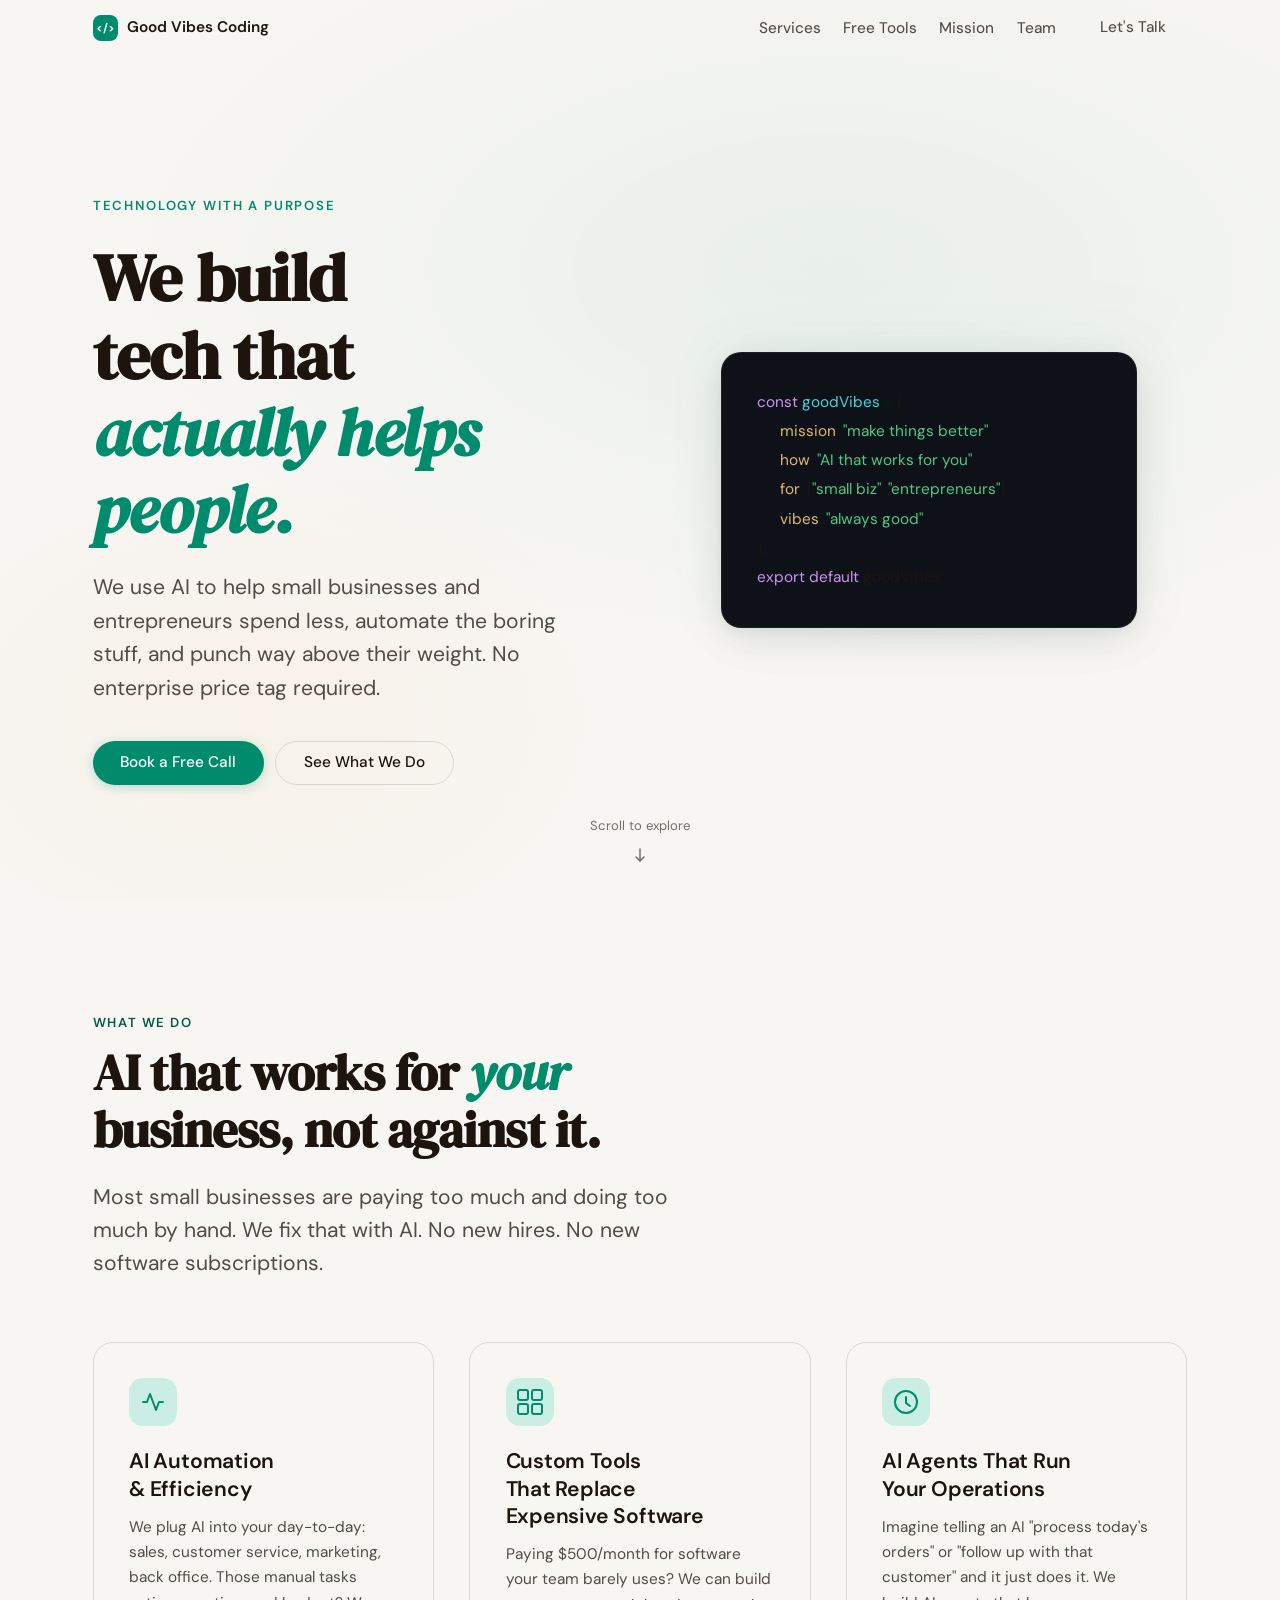
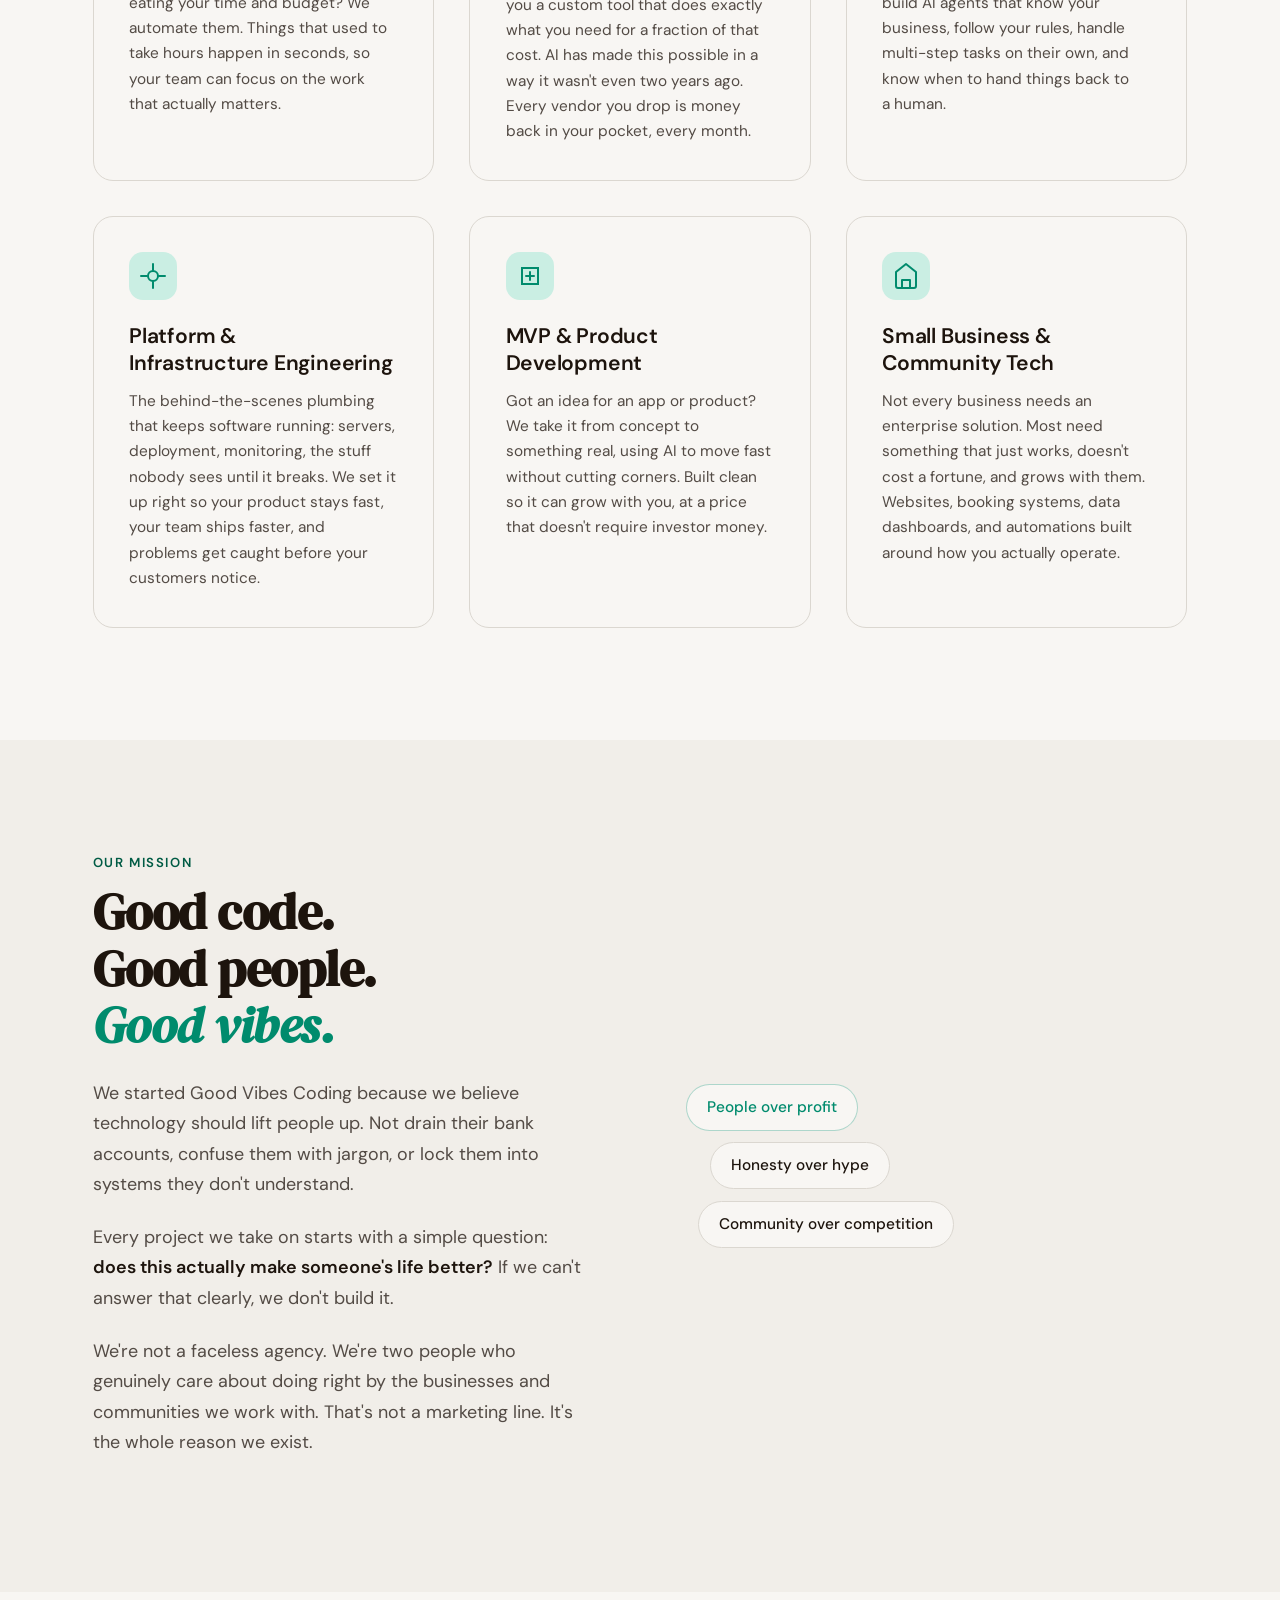
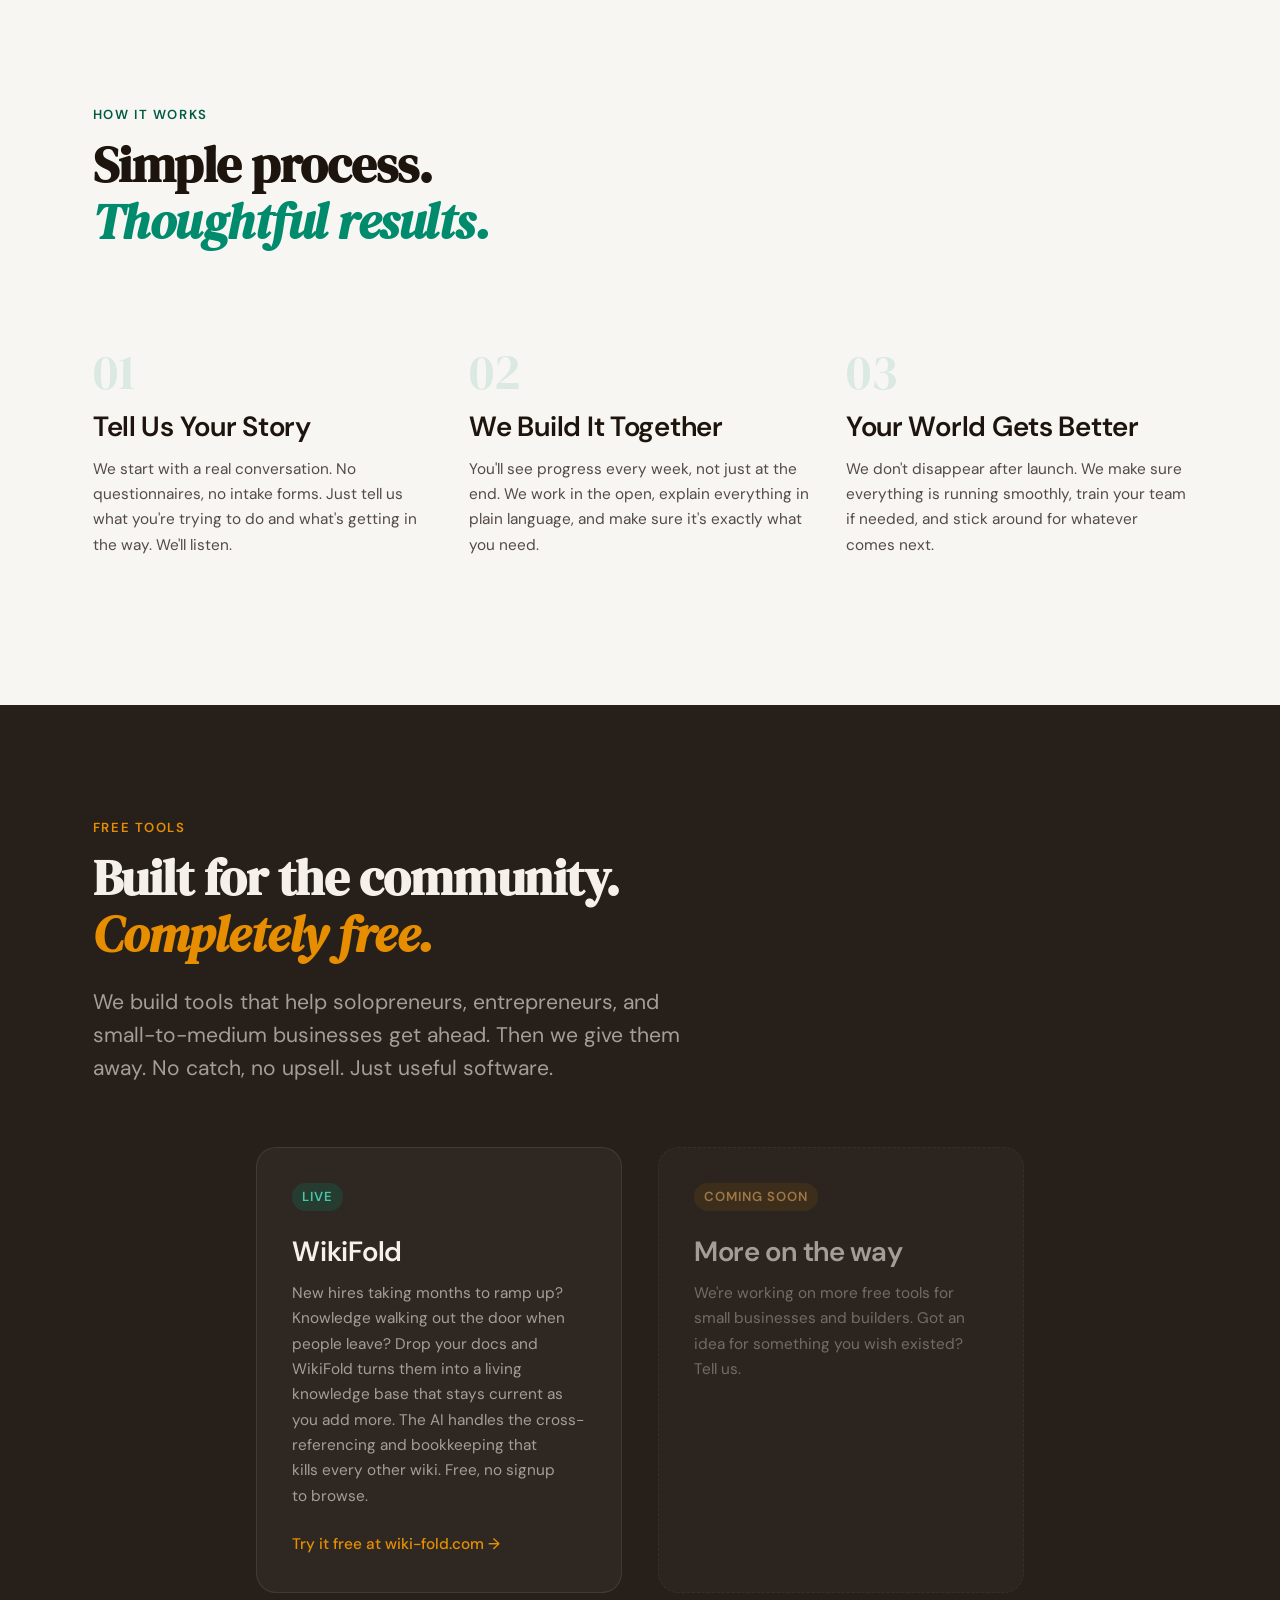
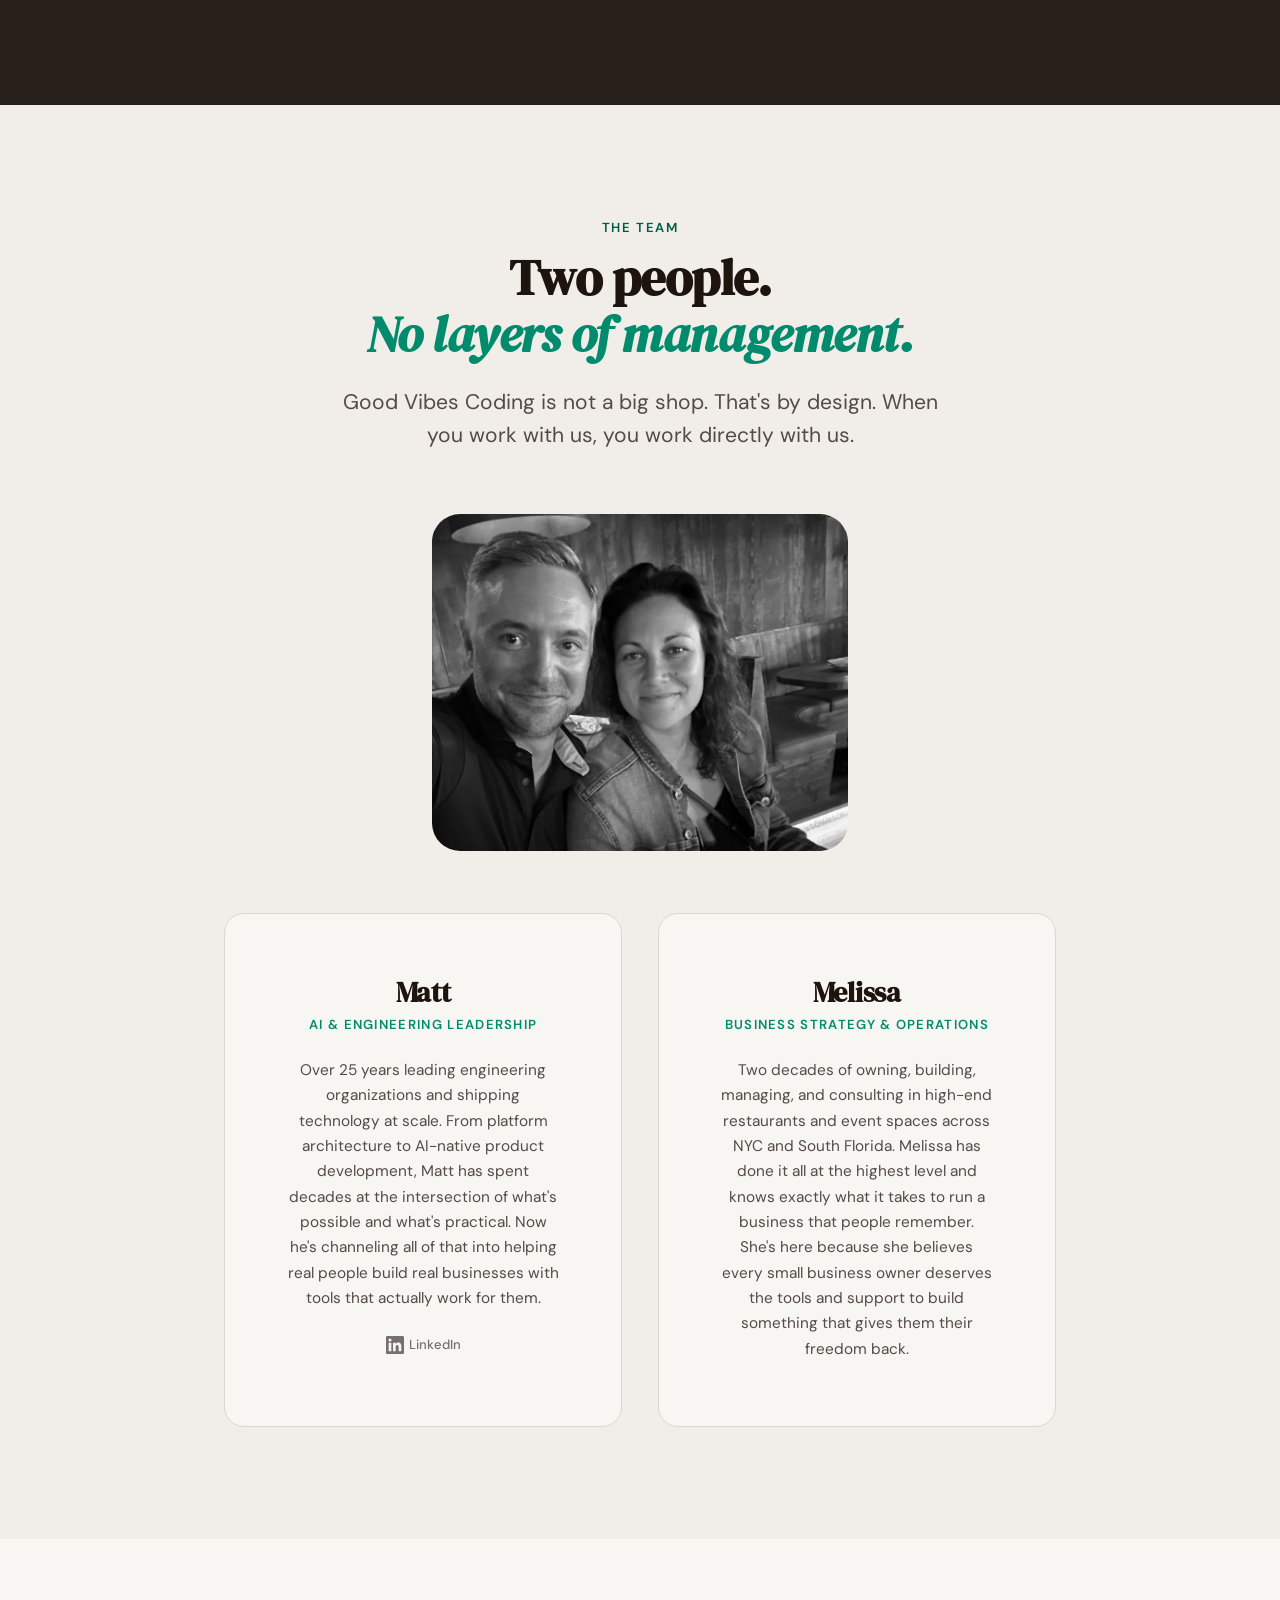
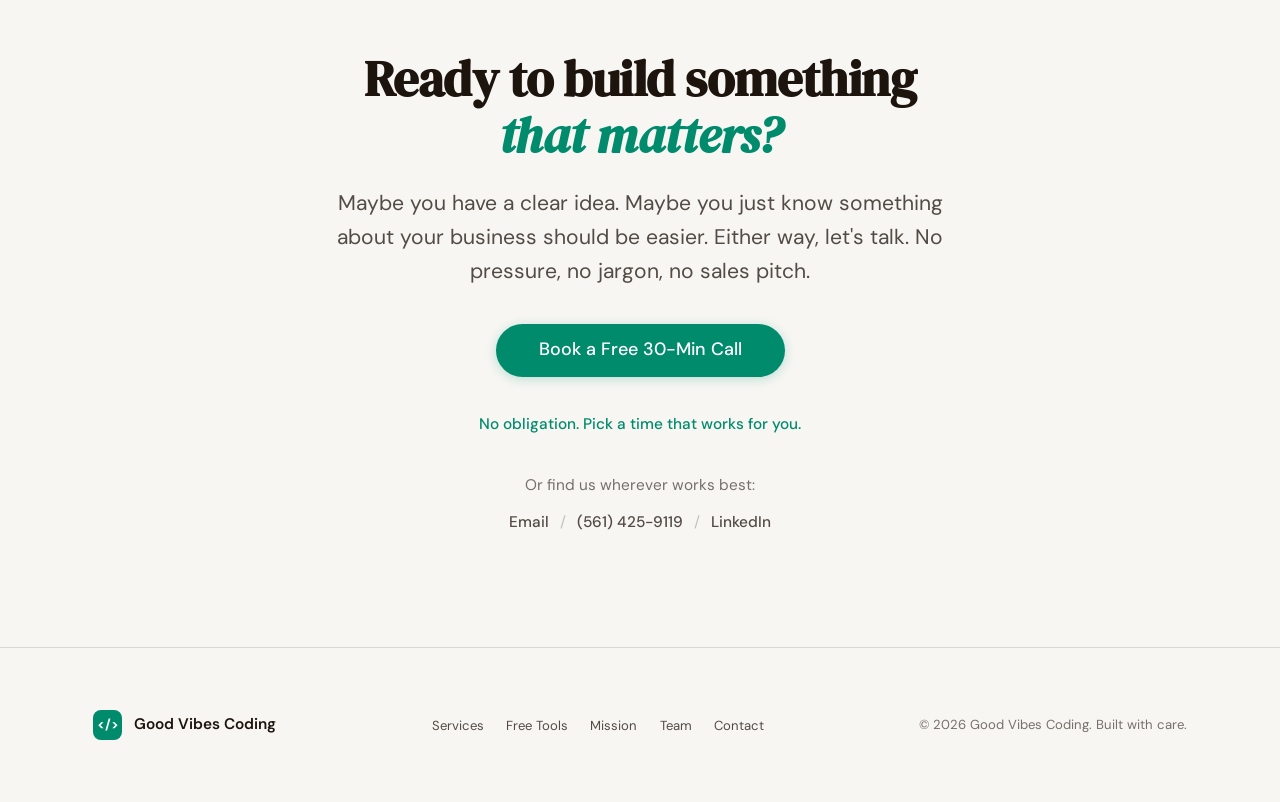
==== index.html @ 7f445738 "SEO foundations: OG + Twitter meta, JSON-LD, robots, sitemap, analytics Closes U1-U9 of the Phase 1 " ====
<!DOCTYPE html>
<html lang="en">
<head>
  <meta charset="utf-8">
  <meta name="viewport" content="width=device-width, initial-scale=1">
  <meta name="color-scheme" content="light">
  <title>Good Vibes Coding | Technology Built for People</title>
  <meta name="description" content="Good Vibes Coding helps small businesses, entrepreneurs, and communities thrive through thoughtful technology. Founded by a 25-year IT veteran and a lifelong entrepreneur.">

  <link rel="canonical" href="https://goodvibes-coding.com/">

  <meta property="og:type" content="website">
  <meta property="og:site_name" content="Good Vibes Coding">
  <meta property="og:title" content="Good Vibes Coding — Technology Built for People">
  <meta property="og:description" content="AI consulting for small businesses and entrepreneurs. We help you spend less, automate the boring stuff, and punch way above your weight — no enterprise price tag required.">
  <meta property="og:url" content="https://goodvibes-coding.com/">
  <meta property="og:image" content="https://goodvibes-coding.com/og.png">
  <meta property="og:image:width" content="1200">
  <meta property="og:image:height" content="630">
  <meta property="og:image:alt" content="Good Vibes Coding — Technology built for people. AI consulting for small businesses and entrepreneurs.">

  <meta name="twitter:card" content="summary_large_image">
  <meta name="twitter:title" content="Good Vibes Coding — Technology Built for People">
  <meta name="twitter:description" content="AI consulting for small businesses and entrepreneurs. No enterprise price tag required.">
  <meta name="twitter:image" content="https://goodvibes-coding.com/og.png">
  <meta name="twitter:image:alt" content="Good Vibes Coding — Technology built for people.">

  <link rel="icon" href="/favicon.ico?v=2" sizes="any">
  <link rel="icon" type="image/svg+xml" href="/favicon.svg?v=2">
  <link rel="apple-touch-icon" href="/apple-touch-icon.png?v=2">
  <link rel="manifest" href="/site.webmanifest">
  <meta name="theme-color" content="#0ca18d">

  <!-- Preload critical font -->
  <link rel="preconnect" href="https://fonts.googleapis.com">
  <link rel="preconnect" href="https://fonts.gstatic.com" crossorigin>
  <link href="https://fonts.googleapis.com/css2?family=DM+Serif+Display:ital@0;1&family=DM+Sans:ital,opsz,wght@0,9..40,300..700;1,9..40,300..700&display=swap" rel="stylesheet">

  <link rel="stylesheet" href="styles.css">

  <script type="application/ld+json">
  {
    "@context": "https://schema.org",
    "@graph": [
      {
        "@type": "Organization",
        "@id": "https://goodvibes-coding.com/#organization",
        "name": "Good Vibes Coding",
        "url": "https://goodvibes-coding.com/",
        "logo": {
          "@type": "ImageObject",
          "url": "https://goodvibes-coding.com/icon-512.png",
          "width": 512,
          "height": 512
        },
        "description": "AI consulting for small businesses and entrepreneurs. We build AI automation, custom tools that replace expensive software, and AI agents that run your operations.",
        "founder": [
          { "@type": "Person", "name": "Matt Wollschlager", "url": "https://www.linkedin.com/in/mwollsch/" },
          { "@type": "Person", "name": "Melissa" }
        ],
        "sameAs": [
          "https://www.linkedin.com/in/mwollsch/"
        ],
        "contactPoint": {
          "@type": "ContactPoint",
          "telephone": "+1-561-425-9119",
          "email": "hello@goodvibes-coding.com",
          "contactType": "customer service",
          "availableLanguage": ["English"]
        }
      },
      {
        "@type": "ProfessionalService",
        "@id": "https://goodvibes-coding.com/#business",
        "name": "Good Vibes Coding",
        "url": "https://goodvibes-coding.com/",
        "image": "https://goodvibes-coding.com/og.png",
        "telephone": "+1-561-425-9119",
        "email": "hello@goodvibes-coding.com",
        "priceRange": "$$",
        "description": "AI automation, custom software, and AI agents for small businesses and entrepreneurs.",
        "areaServed": [
          { "@type": "AdministrativeArea", "name": "South Florida" },
          { "@type": "Country", "name": "United States" }
        ],
        "address": {
          "@type": "PostalAddress",
          "addressRegion": "FL",
          "addressCountry": "US"
        },
        "parentOrganization": { "@id": "https://goodvibes-coding.com/#organization" }
      }
    ]
  }
  </script>
</head>
<body>
  <a href="#hero" class="skip-link">Skip to main content</a>

  <!-- Navigation -->
  <header class="nav" role="banner">
    <div class="nav__inner container">
      <a href="/" class="nav__logo" aria-label="Good Vibes Coding home">
        <span class="nav__logo-icon" aria-hidden="true">&lt;/&gt;</span>
        <span class="nav__logo-text">Good Vibes Coding</span>
      </a>
      <nav aria-label="Primary">
        <ul class="nav__links" role="list">
          <li><a href="#services">Services</a></li>
          <li><a href="#tools">Free Tools</a></li>
          <li><a href="#mission">Mission</a></li>
          <li><a href="#team">Team</a></li>
          <li><a href="#contact" class="btn btn--sm">Let's Talk</a></li>
        </ul>
      </nav>
      <button class="nav__toggle" aria-label="Open menu" aria-expanded="false">
        <span></span>
        <span></span>
        <span></span>
      </button>
    </div>
  </header>

  <main>
    <!-- Hero -->
    <section class="hero" id="hero">
      <div class="hero__inner container">
        <div class="hero__content">
          <p class="hero__eyebrow">Technology with a purpose</p>
          <h1 class="hero__title">We build tech that<br>
            <em>actually helps people.</em>
          </h1>
          <p class="hero__subtitle">We use AI to help small businesses and entrepreneurs spend less, automate the boring stuff, and punch way above their weight. No enterprise price tag required.</p>
          <div class="hero__actions">
            <a href="https://calendly.com/hello-goodvibes-coding/30min" class="btn btn--primary" target="_blank" rel="noopener noreferrer">Book a Free Call</a>
            <a href="#services" class="btn btn--ghost">See What We Do</a>
          </div>
        </div>
        <div class="hero__visual" aria-hidden="true">
          <div class="hero__glow"></div>
          <div class="hero__code-block">
            <div class="code-line"><span class="code-keyword">const</span> <span class="code-var">goodVibes</span> = {</div>
            <div class="code-line indent"><span class="code-prop">mission</span>: <span class="code-string">"make things better"</span>,</div>
            <div class="code-line indent"><span class="code-prop">how</span>: <span class="code-string">"AI that works for you"</span>,</div>
            <div class="code-line indent"><span class="code-prop">for</span>: [<span class="code-string">"small biz"</span>, <span class="code-string">"entrepreneurs"</span>],</div>
            <div class="code-line indent"><span class="code-prop">vibes</span>: <span class="code-string">"always good"</span></div>
            <div class="code-line">};</div>
            <div class="code-line"><span class="code-keyword">export default</span> goodVibes;</div>
          </div>
        </div>
      </div>
      <div class="hero__scroll-hint" aria-hidden="true">
        <span>Scroll to explore</span>
        <svg width="20" height="20" viewBox="0 0 20 20" fill="none"><path d="M10 4v12m0 0l-4-4m4 4l4-4" stroke="currentColor" stroke-width="1.5" stroke-linecap="round" stroke-linejoin="round"/></svg>
      </div>
    </section>

    <!-- Services -->
    <section class="services" id="services">
      <div class="container">
        <div class="section-header" data-animate>
          <p class="section-label">What We Do</p>
          <h2 class="section-title">AI that works for <em>your</em><br>business, not against it.</h2>
          <p class="section-subtitle">Most small businesses are paying too much and doing too much by hand. We fix that with AI. No new hires. No new software subscriptions.</p>
        </div>
        <div class="services__grid" data-animate>
          <article class="service-card">
            <div class="service-card__icon" aria-hidden="true">
              <svg width="32" height="32" viewBox="0 0 32 32" fill="none"><path d="M6 16h4l3-8 6 16 3-8h4" stroke="currentColor" stroke-width="2" stroke-linecap="round" stroke-linejoin="round"/></svg>
            </div>
            <h3 class="service-card__title">AI Automation & Efficiency</h3>
            <p class="service-card__desc">We plug AI into your day-to-day: sales, customer service, marketing, back office. Those manual tasks eating your time and budget? We automate them. Things that used to take hours happen in seconds, so your team can focus on the work that actually matters.</p>
          </article>
          <article class="service-card">
            <div class="service-card__icon" aria-hidden="true">
              <svg width="32" height="32" viewBox="0 0 32 32" fill="none"><rect x="4" y="4" width="10" height="10" rx="2" stroke="currentColor" stroke-width="2"/><rect x="18" y="4" width="10" height="10" rx="2" stroke="currentColor" stroke-width="2"/><rect x="4" y="18" width="10" height="10" rx="2" stroke="currentColor" stroke-width="2"/><rect x="18" y="18" width="10" height="10" rx="2" stroke="currentColor" stroke-width="2"/></svg>
            </div>
            <h3 class="service-card__title">Custom Tools That Replace Expensive Software</h3>
            <p class="service-card__desc">Paying $500/month for software your team barely uses? We can build you a custom tool that does exactly what you need for a fraction of that cost. AI has made this possible in a way it wasn't even two years ago. Every vendor you drop is money back in your pocket, every month.</p>
          </article>
          <article class="service-card">
            <div class="service-card__icon" aria-hidden="true">
              <svg width="32" height="32" viewBox="0 0 32 32" fill="none"><circle cx="16" cy="16" r="11" stroke="currentColor" stroke-width="2"/><path d="M16 11v6l4 3" stroke="currentColor" stroke-width="2" stroke-linecap="round" stroke-linejoin="round"/></svg>
            </div>
            <h3 class="service-card__title">AI Agents That Run Your Operations</h3>
            <p class="service-card__desc">Imagine telling an AI "process today's orders" or "follow up with that customer" and it just does it. We build AI agents that know your business, follow your rules, handle multi-step tasks on their own, and know when to hand things back to a human.</p>
          </article>
          <article class="service-card">
            <div class="service-card__icon" aria-hidden="true">
              <svg width="32" height="32" viewBox="0 0 32 32" fill="none"><path d="M16 4v6m0 12v6M4 16h6m12 0h6" stroke="currentColor" stroke-width="2" stroke-linecap="round"/><circle cx="16" cy="16" r="5" stroke="currentColor" stroke-width="2"/></svg>
            </div>
            <h3 class="service-card__title">Platform & Infrastructure Engineering</h3>
            <p class="service-card__desc">The behind-the-scenes plumbing that keeps software running: servers, deployment, monitoring, the stuff nobody sees until it breaks. We set it up right so your product stays fast, your team ships faster, and problems get caught before your customers notice.</p>
          </article>
          <article class="service-card">
            <div class="service-card__icon" aria-hidden="true">
              <svg width="32" height="32" viewBox="0 0 32 32" fill="none"><path d="M8 8h16v16H8z" stroke="currentColor" stroke-width="2"/><path d="M12 16h8M16 12v8" stroke="currentColor" stroke-width="2" stroke-linecap="round"/></svg>
            </div>
            <h3 class="service-card__title">MVP & Product Development</h3>
            <p class="service-card__desc">Got an idea for an app or product? We take it from concept to something real, using AI to move fast without cutting corners. Built clean so it can grow with you, at a price that doesn't require investor money.</p>
          </article>
          <article class="service-card">
            <div class="service-card__icon" aria-hidden="true">
              <svg width="32" height="32" viewBox="0 0 32 32" fill="none"><path d="M6 26V12l10-8 10 8v14a2 2 0 01-2 2H8a2 2 0 01-2-2z" stroke="currentColor" stroke-width="2" stroke-linejoin="round"/><path d="M12 28v-8h8v8" stroke="currentColor" stroke-width="2" stroke-linejoin="round"/></svg>
            </div>
            <h3 class="service-card__title">Small Business & Community Tech</h3>
            <p class="service-card__desc">Not every business needs an enterprise solution. Most need something that just works, doesn't cost a fortune, and grows with them. Websites, booking systems, data dashboards, and automations built around how you actually operate.</p>
          </article>
        </div>
      </div>
    </section>

    <!-- Mission -->
    <section class="mission" id="mission">
      <div class="container">
        <div class="mission__layout" data-animate>
          <div class="mission__content">
            <p class="section-label">Our Mission</p>
            <h2 class="section-title">Good code.<br>Good people.<br><em>Good vibes.</em></h2>
            <p class="mission__text">We started Good Vibes Coding because we believe technology should lift people up. Not drain their bank accounts, confuse them with jargon, or lock them into systems they don't understand.</p>
            <p class="mission__text">Every project we take on starts with a simple question: <strong>does this actually make someone's life better?</strong> If we can't answer that clearly, we don't build it.</p>
            <p class="mission__text">We're not a faceless agency. We're two people who genuinely care about doing right by the businesses and communities we work with. That's not a marketing line. It's the whole reason we exist.</p>
          </div>
          <div class="mission__visual" aria-hidden="true">
            <div class="mission__values-stack">
              <div class="value-chip">People over profit</div>
              <div class="value-chip">Honesty over hype</div>
              <div class="value-chip">Community over competition</div>
            </div>
          </div>
        </div>
      </div>
    </section>

    <!-- How It Works -->
    <section class="process" id="process">
      <div class="container">
        <div class="section-header" data-animate>
          <p class="section-label">How It Works</p>
          <h2 class="section-title">Simple process.<br><em>Thoughtful results.</em></h2>
        </div>
        <div class="process__steps" data-animate>
          <div class="step">
            <div class="step__number" aria-hidden="true">01</div>
            <h3 class="step__title">Tell Us Your Story</h3>
            <p class="step__desc">We start with a real conversation. No questionnaires, no intake forms. Just tell us what you're trying to do and what's getting in the way. We'll listen.</p>
          </div>
          <div class="step">
            <div class="step__number" aria-hidden="true">02</div>
            <h3 class="step__title">We Build It Together</h3>
            <p class="step__desc">You'll see progress every week, not just at the end. We work in the open, explain everything in plain language, and make sure it's exactly what you need.</p>
          </div>
          <div class="step">
            <div class="step__number" aria-hidden="true">03</div>
            <h3 class="step__title">Your World Gets Better</h3>
            <p class="step__desc">We don't disappear after launch. We make sure everything is running smoothly, train your team if needed, and stick around for whatever comes next.</p>
          </div>
        </div>
      </div>
    </section>

    <!-- Free Tools -->
    <section class="tools" id="tools">
      <div class="container">
        <div class="section-header" data-animate>
          <p class="section-label">Free Tools</p>
          <h2 class="section-title">Built for the community.<br><em>Completely free.</em></h2>
          <p class="section-subtitle">We build tools that help solopreneurs, entrepreneurs, and small-to-medium businesses get ahead. Then we give them away. No catch, no upsell. Just useful software.</p>
        </div>
        <div class="tools__grid" data-animate>
          <a href="https://wiki-fold.com/" class="tool-card" target="_blank" rel="noopener noreferrer">
            <div class="tool-card__badge">Live</div>
            <h3 class="tool-card__title">WikiFold</h3>
            <p class="tool-card__desc">New hires taking months to ramp up? Knowledge walking out the door when people leave? Drop your docs and WikiFold turns them into a living knowledge base that stays current as you add more. The AI handles the cross-referencing and bookkeeping that kills every other wiki. Free, no signup to browse.</p>
            <span class="tool-card__link">Try it free at wiki-fold.com &rarr;</span>
          </a>
          <div class="tool-card tool-card--coming-soon">
            <div class="tool-card__badge tool-card__badge--soon">Coming Soon</div>
            <h3 class="tool-card__title">More on the way</h3>
            <p class="tool-card__desc">We're working on more free tools for small businesses and builders. Got an idea for something you wish existed? Tell us.</p>
          </div>
        </div>
      </div>
    </section>

    <!-- Team -->
    <section class="team" id="team">
      <div class="container">
        <div class="section-header" data-animate>
          <p class="section-label">The Team</p>
          <h2 class="section-title">Two people.<br><em>No layers of management.</em></h2>
          <p class="section-subtitle">Good Vibes Coding is not a big shop. That's by design. When you work with us, you work directly with us.</p>
        </div>
        <div class="team__photo-wrapper" data-animate>
          <img class="team__photo" src="team.jpg" alt="Matt and Melissa, the founders of Good Vibes Coding" width="900" height="728" loading="lazy" decoding="async">
        </div>
        <div class="team__grid" data-animate>
          <article class="team-card">
            <h3 class="team-card__name">Matt</h3>
            <p class="team-card__role">AI & Engineering Leadership</p>
            <p class="team-card__bio">Over 25 years leading engineering organizations and shipping technology at scale. From platform architecture to AI-native product development, Matt has spent decades at the intersection of what's possible and what's practical. Now he's channeling all of that into helping real people build real businesses with tools that actually work for them.</p>
            <a href="https://www.linkedin.com/in/mwollsch/" class="team-card__link" target="_blank" rel="noopener noreferrer">
              <svg width="18" height="18" viewBox="0 0 24 24" fill="currentColor" aria-hidden="true"><path d="M20.447 20.452h-3.554v-5.569c0-1.328-.027-3.037-1.852-3.037-1.853 0-2.136 1.445-2.136 2.939v5.667H9.351V9h3.414v1.561h.046c.477-.9 1.637-1.85 3.37-1.85 3.601 0 4.267 2.37 4.267 5.455v6.286zM5.337 7.433a2.062 2.062 0 01-2.063-2.065 2.064 2.064 0 112.063 2.065zm1.782 13.019H3.555V9h3.564v11.452zM22.225 0H1.771C.792 0 0 .774 0 1.729v20.542C0 23.227.792 24 1.771 24h20.451C23.2 24 24 23.227 24 22.271V1.729C24 .774 23.2 0 22.222 0h.003z"/></svg>
              LinkedIn
            </a>
          </article>
          <article class="team-card">
            <h3 class="team-card__name">Melissa</h3>
            <p class="team-card__role">Business Strategy & Operations</p>
            <p class="team-card__bio">Two decades of owning, building, managing, and consulting in high-end restaurants and event spaces across NYC and South Florida. Melissa has done it all at the highest level and knows exactly what it takes to run a business that people remember. She's here because she believes every small business owner deserves the tools and support to build something that gives them their freedom back.</p>
          </article>
        </div>
      </div>
    </section>

    <!-- CTA -->
    <section class="cta" id="contact">
      <div class="container">
        <div class="cta__inner" data-animate>
          <h2 class="cta__title">Ready to build something<br><em>that matters?</em></h2>
          <p class="cta__text">Maybe you have a clear idea. Maybe you just know something about your business should be easier. Either way, let's talk. No pressure, no jargon, no sales pitch.</p>
          <div class="cta__actions">
            <a href="https://calendly.com/hello-goodvibes-coding/30min" class="btn btn--primary btn--lg" target="_blank" rel="noopener noreferrer">Book a Free 30-Min Call</a>
          </div>
          <p class="cta__reassurance">No obligation. Pick a time that works for you.</p>
          <p class="cta__note">Or find us wherever works best:</p>
          <div class="cta__channels">
            <a href="mailto:hello@goodvibes-coding.com" class="cta__channel">Email</a>
            <span class="cta__divider" aria-hidden="true">/</span>
            <a href="tel:+15614259119" class="cta__channel">(561) 425-9119</a>
            <span class="cta__divider" aria-hidden="true">/</span>
            <a href="https://www.linkedin.com/in/mwollsch/" class="cta__channel" target="_blank" rel="noopener noreferrer">LinkedIn</a>
          </div>
        </div>
      </div>
    </section>
  </main>

  <!-- Sticky Mobile CTA -->
  <div class="mobile-cta" id="mobile-cta">
    <a href="https://calendly.com/hello-goodvibes-coding/30min" class="btn btn--primary" target="_blank" rel="noopener noreferrer">Book a Free Call</a>
  </div>

  <!-- Footer -->
  <footer class="footer" role="contentinfo">
    <div class="container footer__inner">
      <div class="footer__brand">
        <span class="nav__logo-icon" aria-hidden="true">&lt;/&gt;</span>
        <span class="footer__name">Good Vibes Coding</span>
        <p class="footer__tagline">Technology built for people, not just profit.</p>
      </div>
      <nav class="footer__nav" aria-label="Footer">
        <ul role="list">
          <li><a href="#services">Services</a></li>
          <li><a href="#tools">Free Tools</a></li>
          <li><a href="#mission">Mission</a></li>
          <li><a href="#team">Team</a></li>
          <li><a href="#contact">Contact</a></li>
        </ul>
      </nav>
      <p class="footer__copy">&copy; 2026 Good Vibes Coding. Built with care.</p>
    </div>
  </footer>

  <!-- Mobile Nav Overlay -->
  <div class="mobile-nav" id="mobile-nav" aria-hidden="true">
    <nav aria-label="Mobile">
      <ul role="list">
        <li><a href="#services">Services</a></li>
        <li><a href="#tools">Free Tools</a></li>
        <li><a href="#mission">Mission</a></li>
        <li><a href="#team">Team</a></li>
        <li><a href="#contact" class="btn btn--primary">Let's Talk</a></li>
      </ul>
    </nav>
  </div>

  <script>
    // Intersection Observer for scroll animations
    const observer = new IntersectionObserver((entries) => {
      entries.forEach(e => {
        if (e.isIntersecting) {
          e.target.classList.add('in-view');
          observer.unobserve(e.target);
        }
      });
    }, { threshold: 0.12, rootMargin: '0px 0px -60px 0px' });
    document.querySelectorAll('[data-animate]').forEach(el => observer.observe(el));

    // Mobile nav toggle
    const toggle = document.querySelector('.nav__toggle');
    const mobileNav = document.getElementById('mobile-nav');
    toggle?.addEventListener('click', () => {
      const open = toggle.getAttribute('aria-expanded') === 'true';
      toggle.setAttribute('aria-expanded', !open);
      mobileNav.setAttribute('aria-hidden', open);
      document.body.classList.toggle('nav-open', !open);
    });

    // Close mobile nav on link click
    mobileNav?.querySelectorAll('a').forEach(link => {
      link.addEventListener('click', () => {
        toggle.setAttribute('aria-expanded', 'false');
        mobileNav.setAttribute('aria-hidden', 'true');
        document.body.classList.remove('nav-open');
      });
    });

    // Smooth scroll for anchor links
    document.querySelectorAll('a[href^="#"]').forEach(link => {
      link.addEventListener('click', e => {
        const target = document.querySelector(link.getAttribute('href'));
        if (target) {
          e.preventDefault();
          target.scrollIntoView({ behavior: 'smooth', block: 'start' });
        }
      });
    });

    // Navbar background on scroll
    const nav = document.querySelector('.nav');
    const heroEl = document.getElementById('hero');
    const navObserver = new IntersectionObserver(([entry]) => {
      nav.classList.toggle('nav--scrolled', !entry.isIntersecting);
    }, { threshold: 0.8 });
    if (heroEl) navObserver.observe(heroEl);

    // Hide sticky mobile CTA when contact section or hero is visible
    const mobileCta = document.getElementById('mobile-cta');
    const contactEl = document.getElementById('contact');
    if (mobileCta && contactEl) {
      const ctaObserver = new IntersectionObserver(([entry]) => {
        mobileCta.classList.toggle('hidden', entry.isIntersecting);
      }, { threshold: 0.2 });
      ctaObserver.observe(contactEl);

      const heroCtaObserver = new IntersectionObserver(([entry]) => {
        if (entry.isIntersecting) mobileCta.classList.add('hidden');
        else mobileCta.classList.remove('hidden');
      }, { threshold: 0.5 });
      heroCtaObserver.observe(heroEl);
    }
  </script>

  <!-- Vercel Web Analytics + Speed Insights (free, privacy-first). Enable in Vercel dashboard. -->
  <script defer src="/_vercel/insights/script.js"></script>
  <script defer src="/_vercel/speed-insights/script.js"></script>
</body>
</html>
---- styles.css ----
/* ============================================================
   Good Vibes Coding — Landing Page Styles
   Pure CSS, no framework. OKLCH color system. Scroll animations.
   ============================================================ */

@layer reset, base, layout, components, sections, utilities;

/* --- Reset --- */
@layer reset {
  *, *::before, *::after {
    box-sizing: border-box;
    margin: 0;
    padding: 0;
  }
  html {
    scroll-behavior: smooth;
    -webkit-text-size-adjust: 100%;
  }
  body {
    min-height: 100dvh;
    text-rendering: optimizeLegibility;
    -webkit-font-smoothing: antialiased;
    -moz-osx-font-smoothing: grayscale;
  }
  img, picture, video, canvas, svg {
    display: block;
    max-width: 100%;
  }
  input, button, textarea, select {
    font: inherit;
  }
  ul[role="list"] {
    list-style: none;
  }
  a {
    color: inherit;
    text-decoration: none;
  }
}

/* --- Base: Design Tokens --- */
@layer base {
  :root {
    /* Color system — OKLCH for perceptual uniformity */
    --color-bg:           oklch(97.5% 0.005 80);     /* warm cream white */
    --color-surface:      oklch(95% 0.008 80);        /* warm off-white cards */
    --color-surface-alt:  oklch(25% 0.015 60);        /* dark surface for contrast sections */
    --color-text:         oklch(20% 0.02 60);          /* warm near-black */
    --color-text-muted:   oklch(42% 0.015 60);        /* muted body text — darkened for WCAG AA */
    --color-text-soft:    oklch(55% 0.01 60);          /* subtle labels — darkened for contrast */
    --color-border:       oklch(88% 0.01 80);          /* subtle warm border */

    /* Primary — Teal-green: growth, tech, positivity */
    --color-primary:      oklch(55% 0.14 175);
    --color-primary-light:oklch(92% 0.04 175);
    --color-primary-dark: oklch(40% 0.12 175);

    /* Accent — Warm amber: energy, optimism, approachability */
    --color-accent:       oklch(72% 0.17 70);
    --color-accent-light: oklch(92% 0.06 70);
    --color-accent-dark:  oklch(58% 0.16 70);

    /* Typography */
    --font-display: 'DM Serif Display', Georgia, 'Times New Roman', serif;
    --font-body:    'DM Sans', system-ui, -apple-system, sans-serif;

    /* Fluid type scale */
    --text-xs:   clamp(0.75rem,  0.7rem + 0.15vw,  0.875rem);
    --text-sm:   clamp(0.875rem, 0.8rem + 0.2vw,   1rem);
    --text-base: clamp(1rem,     0.92rem + 0.25vw,  1.125rem);
    --text-lg:   clamp(1.125rem, 1rem + 0.4vw,      1.375rem);
    --text-xl:   clamp(1.375rem, 1.1rem + 0.8vw,    1.875rem);
    --text-2xl:  clamp(1.75rem,  1.3rem + 1.2vw,    2.75rem);
    --text-3xl:  clamp(2.25rem,  1.5rem + 2vw,      3.75rem);
    --text-hero: clamp(2.75rem,  1.8rem + 3vw,      5rem);

    /* Spacing */
    --space-xs:  clamp(0.25rem, 0.15rem + 0.3vw,  0.5rem);
    --space-sm:  clamp(0.5rem,  0.3rem + 0.5vw,   1rem);
    --space-md:  clamp(1rem,    0.6rem + 1vw,      1.75rem);
    --space-lg:  clamp(1.5rem,  1rem + 1.5vw,      3rem);
    --space-xl:  clamp(2.5rem,  1.5rem + 3vw,      5rem);
    --space-2xl: clamp(4rem,    2.5rem + 4vw,      8rem);
    --space-section: clamp(5rem, 3rem + 5vw, 10rem);

    /* Layout */
    --container-max: 72rem;
    --container-pad: clamp(1.25rem, 1rem + 1vw, 3rem);

    /* Radius */
    --radius-sm: 0.5rem;
    --radius-md: 0.875rem;
    --radius-lg: 1.25rem;
    --radius-xl: 1.75rem;

    /* Shadows */
    --shadow-sm:  0 1px 3px oklch(0% 0 0 / 0.04), 0 1px 2px oklch(0% 0 0 / 0.02);
    --shadow-md:  0 4px 16px oklch(0% 0 0 / 0.06), 0 2px 4px oklch(0% 0 0 / 0.03);
    --shadow-lg:  0 12px 40px oklch(0% 0 0 / 0.08), 0 4px 12px oklch(0% 0 0 / 0.04);
    --shadow-glow:0 0 40px oklch(55% 0.14 175 / 0.15);

    /* Transitions */
    --ease-out: cubic-bezier(0.16, 1, 0.3, 1);
    --ease-spring: cubic-bezier(0.34, 1.56, 0.64, 1);
    --duration-fast: 0.15s;
    --duration-base: 0.3s;
    --duration-slow: 0.6s;
  }

  body {
    font-family: var(--font-body);
    font-size: var(--text-base);
    line-height: 1.65;
    color: var(--color-text);
    background-color: var(--color-bg);
    overflow-x: hidden;
  }

  h1, h2, h3 {
    font-family: var(--font-display);
    line-height: 1.15;
    letter-spacing: -0.01em;
    color: var(--color-text);
    text-wrap: balance;
  }

  h1 em, h2 em, h3 em {
    font-style: italic;
    color: var(--color-primary);
  }

  p {
    text-wrap: pretty;
  }

  ::selection {
    background: oklch(55% 0.14 175 / 0.2);
  }

  :focus-visible {
    outline: 2px solid var(--color-primary);
    outline-offset: 3px;
    border-radius: var(--radius-sm);
  }
}

/* --- Layout --- */
@layer layout {
  .container {
    width: 100%;
    max-width: var(--container-max);
    margin-inline: auto;
    padding-inline: var(--container-pad);
  }
}

/* --- Components --- */
@layer components {

  /* Buttons */
  .btn {
    display: inline-flex;
    align-items: center;
    justify-content: center;
    gap: 0.5em;
    padding: 0.85em 1.8em;
    font-family: var(--font-body);
    font-size: var(--text-sm);
    font-weight: 500;
    line-height: 1;
    border: none;
    border-radius: 100vw;
    cursor: pointer;
    transition: all var(--duration-base) var(--ease-out);
    white-space: nowrap;
  }
  .btn--primary {
    background: var(--color-primary);
    color: white;
    box-shadow: 0 2px 12px oklch(55% 0.14 175 / 0.25);
  }
  .btn--primary:hover {
    background: var(--color-primary-dark);
    box-shadow: 0 4px 20px oklch(55% 0.14 175 / 0.35);
    transform: translateY(-1px);
  }
  .btn--ghost {
    background: transparent;
    color: var(--color-text);
    border: 1.5px solid var(--color-border);
  }
  .btn--ghost:hover {
    border-color: var(--color-primary);
    color: var(--color-primary);
    background: var(--color-primary-light);
  }
  .btn--sm {
    padding: 0.6em 1.4em;
    font-size: var(--text-xs);
  }
  .btn--lg {
    padding: 1em 2.4em;
    font-size: var(--text-base);
  }

  /* Section headers */
  .section-label {
    font-family: var(--font-body);
    font-size: var(--text-xs);
    font-weight: 600;
    text-transform: uppercase;
    letter-spacing: 0.12em;
    color: var(--color-primary-dark);
    margin-bottom: var(--space-sm);
  }
  .skip-link {
    position: absolute;
    top: -100%;
    left: 1rem;
    padding: 0.5em 1em;
    background: var(--color-primary);
    color: white;
    border-radius: var(--radius-sm);
    z-index: 200;
    font-size: var(--text-sm);
  }
  .skip-link:focus {
    top: 1rem;
  }
  .section-title {
    font-size: var(--text-3xl);
    margin-bottom: var(--space-md);
  }
  .section-subtitle {
    font-size: var(--text-lg);
    color: var(--color-text-muted);
    max-width: 38rem;
    line-height: 1.55;
  }
  .section-header {
    margin-bottom: var(--space-xl);
  }
}

/* --- Sections --- */
@layer sections {

  /* ---- Navigation ---- */
  .nav {
    position: fixed;
    top: 0;
    left: 0;
    right: 0;
    z-index: 100;
    padding: var(--space-sm) 0;
    transition: all var(--duration-base) var(--ease-out);
  }
  .nav--scrolled {
    background: oklch(97.5% 0.005 80 / 0.85);
    backdrop-filter: blur(16px) saturate(1.5);
    -webkit-backdrop-filter: blur(16px) saturate(1.5);
    box-shadow: 0 1px 0 var(--color-border);
  }
  .nav__inner {
    display: flex;
    align-items: center;
    justify-content: space-between;
    gap: var(--space-md);
  }
  .nav__logo {
    display: flex;
    align-items: center;
    gap: 0.6em;
    font-family: var(--font-body);
    font-weight: 600;
    font-size: var(--text-sm);
    color: var(--color-text);
    transition: color var(--duration-fast);
  }
  .nav__logo:hover { color: var(--color-primary); }
  .nav__logo-icon {
    display: inline-flex;
    align-items: center;
    justify-content: center;
    width: 2.2em;
    height: 2.2em;
    background: var(--color-primary);
    color: white;
    border-radius: var(--radius-sm);
    font-size: 0.75em;
    font-weight: 700;
    font-family: 'DM Sans', monospace;
  }
  .nav__links {
    display: flex;
    align-items: center;
    gap: var(--space-md);
  }
  .nav__links a {
    font-size: var(--text-sm);
    color: var(--color-text-muted);
    transition: color var(--duration-fast);
    font-weight: 450;
  }
  .nav__links a:hover {
    color: var(--color-text);
  }
  .nav__toggle {
    display: none;
    flex-direction: column;
    gap: 5px;
    background: none;
    border: none;
    cursor: pointer;
    padding: 0.5rem;
  }
  .nav__toggle span {
    display: block;
    width: 22px;
    height: 2px;
    background: var(--color-text);
    border-radius: 2px;
    transition: all var(--duration-base) var(--ease-out);
  }

  /* ---- Hero ---- */
  .hero {
    position: relative;
    min-height: 100dvh;
    display: flex;
    flex-direction: column;
    justify-content: center;
    padding-top: 5rem;
    overflow: hidden;
  }
  .hero::before {
    content: '';
    position: absolute;
    inset: 0;
    background:
      radial-gradient(ellipse 80% 60% at 65% 30%, oklch(55% 0.14 175 / 0.06) 0%, transparent 70%),
      radial-gradient(ellipse 50% 50% at 20% 80%, oklch(72% 0.17 70 / 0.04) 0%, transparent 60%);
    pointer-events: none;
  }
  .hero__inner {
    display: grid;
    grid-template-columns: 1fr 1fr;
    gap: var(--space-xl);
    align-items: center;
    position: relative;
    z-index: 1;
  }
  .hero__content {
    max-width: 36rem;
  }
  .hero__eyebrow {
    font-size: var(--text-xs);
    font-weight: 600;
    text-transform: uppercase;
    letter-spacing: 0.14em;
    color: var(--color-primary);
    margin-bottom: var(--space-md);
    opacity: 0;
    animation: fadeUp 0.8s var(--ease-out) 0.1s forwards;
  }
  .hero__title {
    font-size: var(--text-hero);
    margin-bottom: var(--space-md);
    opacity: 0;
    animation: fadeUp 0.8s var(--ease-out) 0.25s forwards;
  }
  .hero__subtitle {
    font-size: var(--text-lg);
    color: var(--color-text-muted);
    line-height: 1.6;
    margin-bottom: var(--space-lg);
    max-width: 32rem;
    opacity: 0;
    animation: fadeUp 0.8s var(--ease-out) 0.4s forwards;
  }
  .hero__actions {
    display: flex;
    flex-wrap: wrap;
    gap: var(--space-sm);
    opacity: 0;
    animation: fadeUp 0.8s var(--ease-out) 0.55s forwards;
  }

  /* Hero code block */
  .hero__visual {
    position: relative;
    display: flex;
    justify-content: center;
    align-items: center;
    opacity: 0;
    animation: fadeUp 0.8s var(--ease-out) 0.5s forwards;
  }
  .hero__glow {
    position: absolute;
    width: 80%;
    height: 80%;
    background: radial-gradient(circle, oklch(55% 0.14 175 / 0.1) 0%, transparent 70%);
    filter: blur(40px);
    border-radius: 50%;
  }
  .hero__code-block {
    position: relative;
    background: oklch(18% 0.015 260);
    border-radius: var(--radius-lg);
    padding: var(--space-lg) var(--space-lg);
    font-family: 'DM Sans', 'SF Mono', 'Fira Code', monospace;
    font-size: var(--text-sm);
    line-height: 1.9;
    box-shadow: var(--shadow-lg), 0 0 60px oklch(55% 0.14 175 / 0.08);
    border: 1px solid oklch(100% 0 0 / 0.06);
    width: 100%;
    max-width: 26rem;
  }
  .code-line { white-space: nowrap; }
  .code-line.indent { padding-left: 1.5em; }
  .code-keyword { color: oklch(75% 0.15 310); }
  .code-var { color: oklch(80% 0.12 200); }
  .code-prop { color: oklch(80% 0.1 80); }
  .code-string { color: oklch(75% 0.15 155); }

  .hero__scroll-hint {
    position: absolute;
    bottom: var(--space-lg);
    left: 50%;
    transform: translateX(-50%);
    display: flex;
    flex-direction: column;
    align-items: center;
    gap: 0.5rem;
    font-size: var(--text-xs);
    color: var(--color-text-soft);
    opacity: 0;
    animation: fadeIn 0.8s var(--ease-out) 1.2s forwards;
  }
  .hero__scroll-hint svg {
    animation: bobDown 2s var(--ease-out) infinite;
  }

  /* ---- Services ---- */
  .services {
    padding: var(--space-section) 0;
  }
  .services__grid {
    display: grid;
    grid-template-columns: repeat(auto-fit, minmax(min(100%, 20rem), 1fr));
    gap: var(--space-lg);
  }
  .service-card {
    padding: var(--space-lg);
    border-radius: var(--radius-lg);
    border: 1px solid var(--color-border);
    background: var(--color-bg);
    transition: all var(--duration-base) var(--ease-out);
  }
  .service-card:hover {
    border-color: oklch(55% 0.14 175 / 0.3);
    box-shadow: var(--shadow-md), var(--shadow-glow);
    transform: translateY(-3px);
  }
  .service-card__icon {
    display: inline-flex;
    align-items: center;
    justify-content: center;
    width: 3rem;
    height: 3rem;
    border-radius: var(--radius-md);
    background: var(--color-primary-light);
    color: var(--color-primary);
    margin-bottom: var(--space-md);
  }
  .service-card__title {
    font-family: var(--font-body);
    font-size: var(--text-lg);
    font-weight: 600;
    margin-bottom: var(--space-sm);
    line-height: 1.3;
  }
  .service-card__desc {
    color: var(--color-text-muted);
    font-size: var(--text-sm);
    line-height: 1.65;
  }

  /* ---- Mission ---- */
  .mission {
    padding: var(--space-section) 0;
    background: var(--color-surface);
  }
  .mission__layout {
    display: grid;
    grid-template-columns: 1fr 1fr;
    gap: var(--space-2xl);
    align-items: center;
  }
  .mission__content {
    max-width: 32rem;
  }
  .mission__text {
    color: var(--color-text-muted);
    margin-bottom: var(--space-md);
    font-size: var(--text-base);
    line-height: 1.7;
  }
  .mission__text strong {
    color: var(--color-text);
    font-weight: 600;
  }
  .mission__values-stack {
    display: flex;
    flex-direction: column;
    gap: var(--space-sm);
    align-items: flex-start;
  }
  .value-chip {
    display: inline-block;
    padding: 0.65em 1.3em;
    background: var(--color-bg);
    border: 1px solid var(--color-border);
    border-radius: 100vw;
    font-size: var(--text-sm);
    font-weight: 500;
    color: var(--color-text);
    transition: all var(--duration-base) var(--ease-out);
  }
  .value-chip:nth-child(1) { border-color: oklch(55% 0.14 175 / 0.3); color: var(--color-primary); }
  .value-chip:nth-child(2) { margin-left: 1.5rem; }
  .value-chip:nth-child(3) { margin-left: 0.75rem; }
  .value-chip:nth-child(4) { margin-left: 2rem; }
  .value-chip:nth-child(5) { margin-left: 0.5rem; }

  /* ---- Process ---- */
  .process {
    padding: var(--space-section) 0;
  }
  .process__steps {
    display: grid;
    grid-template-columns: repeat(auto-fit, minmax(min(100%, 18rem), 1fr));
    gap: var(--space-lg);
    counter-reset: step;
  }
  .step {
    position: relative;
    padding: var(--space-lg) 0;
  }
  .step__number {
    font-family: var(--font-display);
    font-size: var(--text-3xl);
    color: oklch(55% 0.14 175 / 0.12);
    font-weight: 400;
    line-height: 1;
    margin-bottom: var(--space-sm);
  }
  .step__title {
    font-family: var(--font-body);
    font-size: var(--text-xl);
    font-weight: 600;
    margin-bottom: var(--space-sm);
    line-height: 1.3;
  }
  .step__desc {
    color: var(--color-text-muted);
    font-size: var(--text-sm);
    line-height: 1.65;
  }

  /* ---- Free Tools ---- */
  .tools {
    padding: var(--space-section) 0;
    background: var(--color-surface-alt);
    color: oklch(90% 0.02 80);
  }
  .tools .section-label {
    color: var(--color-accent);
  }
  .tools .section-title {
    color: oklch(96% 0.01 80);
  }
  .tools .section-title em {
    color: var(--color-accent);
  }
  .tools .section-subtitle {
    color: oklch(70% 0.01 80);
  }
  .tools__grid {
    display: grid;
    grid-template-columns: repeat(auto-fit, minmax(min(100%, 20rem), 1fr));
    gap: var(--space-lg);
    max-width: 48rem;
    margin-inline: auto;
  }
  .tool-card {
    display: flex;
    flex-direction: column;
    padding: var(--space-lg);
    border-radius: var(--radius-lg);
    border: 1px solid oklch(100% 0 0 / 0.08);
    background: oklch(100% 0 0 / 0.04);
    transition: all var(--duration-base) var(--ease-out);
  }
  a.tool-card:hover {
    border-color: oklch(72% 0.17 70 / 0.4);
    background: oklch(100% 0 0 / 0.07);
    transform: translateY(-3px);
    box-shadow: 0 8px 32px oklch(0% 0 0 / 0.3);
  }
  .tool-card--coming-soon {
    opacity: 0.6;
    border-style: dashed;
  }
  .tool-card__badge {
    display: inline-block;
    align-self: flex-start;
    padding: 0.25em 0.75em;
    font-size: var(--text-xs);
    font-weight: 600;
    text-transform: uppercase;
    letter-spacing: 0.08em;
    border-radius: 100vw;
    background: oklch(55% 0.14 175 / 0.2);
    color: oklch(75% 0.12 175);
    margin-bottom: var(--space-md);
  }
  .tool-card__badge--soon {
    background: oklch(72% 0.17 70 / 0.15);
    color: oklch(80% 0.12 70);
  }
  .tool-card__title {
    font-family: var(--font-body);
    font-size: var(--text-xl);
    font-weight: 600;
    color: oklch(96% 0.01 80);
    margin-bottom: var(--space-sm);
    line-height: 1.3;
  }
  .tool-card__desc {
    font-size: var(--text-sm);
    color: oklch(70% 0.01 80);
    line-height: 1.65;
    flex: 1;
  }
  .tool-card__link {
    display: inline-block;
    margin-top: var(--space-md);
    font-size: var(--text-sm);
    font-weight: 500;
    color: var(--color-accent);
    transition: color var(--duration-fast);
  }

  /* ---- Team ---- */
  .team {
    padding: var(--space-section) 0;
    background: var(--color-surface);
  }
  .team .section-header {
    text-align: center;
  }
  .team .section-subtitle {
    margin-inline: auto;
  }
  .team__photo-wrapper {
    max-width: 26rem;
    margin-inline: auto;
    margin-bottom: var(--space-xl);
    border-radius: var(--radius-xl);
    overflow: hidden;
    text-align: center;
  }
  .team__photo {
    width: 100%;
    height: auto;
    display: block;
    filter: grayscale(0);
  }
  .team__grid {
    display: grid;
    grid-template-columns: repeat(auto-fit, minmax(min(100%, 22rem), 1fr));
    gap: var(--space-lg);
    max-width: 52rem;
    margin-inline: auto;
  }
  .team-card {
    padding: var(--space-xl);
    border-radius: var(--radius-lg);
    background: var(--color-bg);
    border: 1px solid var(--color-border);
    text-align: center;
  }
  .team-card__photo {
    width: 7rem;
    height: 7rem;
    border-radius: 50%;
    object-fit: cover;
    object-position: center top;
    margin-bottom: var(--space-md);
    border: 3px solid var(--color-primary-light);
    margin-inline: auto;
  }
  .team-card__avatar {
    display: inline-flex;
    align-items: center;
    justify-content: center;
    width: 7rem;
    height: 7rem;
    border-radius: 50%;
    background: var(--color-primary-light);
    color: var(--color-primary);
    font-family: var(--font-display);
    font-size: var(--text-2xl);
    font-weight: 400;
    margin-bottom: var(--space-md);
  }
  .team-card__name {
    font-family: var(--font-display);
    font-size: var(--text-xl);
    margin-bottom: 0.2em;
  }
  .team-card__role {
    font-size: var(--text-xs);
    font-weight: 600;
    text-transform: uppercase;
    letter-spacing: 0.1em;
    color: var(--color-primary);
    margin-bottom: var(--space-md);
  }
  .team-card__bio {
    color: var(--color-text-muted);
    font-size: var(--text-sm);
    line-height: 1.65;
  }
  .team-card__link {
    display: inline-flex;
    align-items: center;
    gap: 0.4em;
    margin-top: var(--space-md);
    font-size: var(--text-xs);
    font-weight: 500;
    color: var(--color-text-soft);
    transition: color var(--duration-fast);
  }
  .team-card__link:hover {
    color: var(--color-primary);
  }

  /* ---- CTA ---- */
  .cta {
    padding: var(--space-section) 0;
  }
  .cta__inner {
    text-align: center;
    max-width: 40rem;
    margin-inline: auto;
  }
  .cta__title {
    font-size: var(--text-3xl);
    margin-bottom: var(--space-md);
  }
  .cta__text {
    font-size: var(--text-lg);
    color: var(--color-text-muted);
    line-height: 1.6;
    margin-bottom: var(--space-lg);
  }
  .cta__actions {
    margin-bottom: var(--space-lg);
  }
  .cta__reassurance {
    font-size: var(--text-sm);
    color: var(--color-primary);
    font-weight: 500;
    margin-bottom: var(--space-lg);
  }
  .cta__note {
    font-size: var(--text-sm);
    color: var(--color-text-soft);
    margin-bottom: var(--space-sm);
  }
  .cta__channels {
    display: flex;
    justify-content: center;
    align-items: center;
    gap: var(--space-sm);
    font-size: var(--text-sm);
  }
  .cta__channel {
    color: var(--color-text-muted);
    transition: color var(--duration-fast);
    font-weight: 500;
  }
  .cta__channel:hover {
    color: var(--color-primary);
  }
  .cta__divider {
    color: var(--color-text-soft);
    opacity: 0.4;
  }

  /* ---- Footer ---- */
  .footer {
    padding: var(--space-xl) 0;
    border-top: 1px solid var(--color-border);
  }
  .footer__inner {
    display: flex;
    flex-wrap: wrap;
    align-items: center;
    justify-content: space-between;
    gap: var(--space-md);
  }
  .footer__brand {
    display: flex;
    align-items: center;
    gap: 0.75rem;
  }
  .footer__name {
    font-weight: 600;
    font-size: var(--text-sm);
  }
  .footer__tagline {
    display: none;
  }
  .footer__nav ul {
    display: flex;
    gap: var(--space-md);
  }
  .footer__nav a {
    font-size: var(--text-xs);
    color: var(--color-text-muted);
    transition: color var(--duration-fast);
  }
  .footer__nav a:hover {
    color: var(--color-text);
  }
  .footer__copy {
    font-size: var(--text-xs);
    color: var(--color-text-soft);
  }

  /* ---- Mobile Nav ---- */
  .mobile-nav {
    position: fixed;
    inset: 0;
    z-index: 99;
    background: oklch(97.5% 0.005 80 / 0.97);
    backdrop-filter: blur(20px);
    -webkit-backdrop-filter: blur(20px);
    display: flex;
    align-items: center;
    justify-content: center;
    opacity: 0;
    pointer-events: none;
    transition: opacity var(--duration-base) var(--ease-out);
  }
  .mobile-nav ul {
    display: flex;
    flex-direction: column;
    align-items: center;
    gap: var(--space-lg);
  }
  .mobile-nav a {
    font-size: var(--text-2xl);
    font-family: var(--font-display);
    color: var(--color-text);
    transition: color var(--duration-fast);
  }
  .mobile-nav a:hover {
    color: var(--color-primary);
  }
  body.nav-open .mobile-nav {
    opacity: 1;
    pointer-events: auto;
  }
  body.nav-open .nav__toggle span:nth-child(1) {
    transform: translateY(7px) rotate(45deg);
  }
  body.nav-open .nav__toggle span:nth-child(2) {
    opacity: 0;
  }
  body.nav-open .nav__toggle span:nth-child(3) {
    transform: translateY(-7px) rotate(-45deg);
  }
}

/* --- Animations --- */
@layer utilities {

  /* Keyframes */
  @keyframes fadeUp {
    from {
      opacity: 0;
      transform: translateY(24px);
    }
    to {
      opacity: 1;
      transform: translateY(0);
    }
  }
  @keyframes fadeIn {
    from { opacity: 0; }
    to   { opacity: 1; }
  }
  @keyframes bobDown {
    0%, 100% { transform: translateY(0); }
    50%      { transform: translateY(6px); }
  }

  /* Scroll-driven animations — CSS only, progressive enhancement */
  @supports (animation-timeline: view()) {
    [data-animate] {
      opacity: 0;
      transform: translateY(32px);
      animation: fadeUp 1s var(--ease-out) both;
      animation-timeline: view();
      animation-range: entry 0% entry 30%;
    }
    /* Stagger children within animated containers */
    [data-animate] > :nth-child(1) { animation-delay: 0s; }
    [data-animate] > :nth-child(2) { animation-delay: 0.08s; }
    [data-animate] > :nth-child(3) { animation-delay: 0.16s; }
  }

  /* Intersection Observer fallback for browsers without scroll-driven animations */
  @supports not (animation-timeline: view()) {
    [data-animate] {
      opacity: 0;
      transform: translateY(32px);
      transition: opacity var(--duration-slow) var(--ease-out),
                  transform var(--duration-slow) var(--ease-out);
    }
    [data-animate].in-view {
      opacity: 1;
      transform: translateY(0);
    }
    /* Stagger children */
    [data-animate].in-view > :nth-child(1) { transition-delay: 0s; }
    [data-animate].in-view > :nth-child(2) { transition-delay: 0.08s; }
    [data-animate].in-view > :nth-child(3) { transition-delay: 0.16s; }
  }

  /* JS-off fallback: show content even without animations */
  @media (scripting: none) {
    [data-animate] {
      opacity: 1 !important;
      transform: none !important;
    }
  }

  /* Reduced motion */
  @media (prefers-reduced-motion: reduce) {
    *, *::before, *::after {
      animation-duration: 0.01ms !important;
      animation-delay: 0ms !important;
      transition-duration: 0.01ms !important;
      scroll-behavior: auto !important;
    }
  }
}

/* --- Responsive --- */
@media (max-width: 64rem) {
  .hero__inner {
    grid-template-columns: 1fr;
    text-align: center;
  }
  .hero__content {
    max-width: 38rem;
    margin-inline: auto;
  }
  .hero__subtitle {
    margin-inline: auto;
  }
  .hero__actions {
    justify-content: center;
  }
  .hero__visual {
    display: none;
  }
  .mission__layout {
    grid-template-columns: 1fr;
    gap: var(--space-xl);
  }
  .mission__content {
    max-width: none;
  }
  .section-header {
    text-align: center;
  }
  .section-subtitle {
    margin-inline: auto;
  }
  .value-chip:nth-child(n) {
    margin-left: 0;
  }
}

/* Sticky mobile CTA */
.mobile-cta {
  display: none;
}

@media (max-width: 56rem) {
  .nav__links {
    display: none;
  }
  .nav__toggle {
    display: flex;
  }
  .team__grid {
    grid-template-columns: 1fr;
    max-width: 28rem;
  }
  .footer__inner {
    flex-direction: column;
    text-align: center;
  }
  .footer__nav ul {
    justify-content: center;
  }
  .mobile-cta {
    display: block;
    position: fixed;
    bottom: 0;
    left: 0;
    right: 0;
    padding: 0.75rem var(--container-pad);
    background: oklch(97.5% 0.005 80 / 0.92);
    backdrop-filter: blur(12px);
    -webkit-backdrop-filter: blur(12px);
    border-top: 1px solid var(--color-border);
    z-index: 98;
    text-align: center;
    transition: transform var(--duration-base) var(--ease-out);
  }
  .mobile-cta.hidden {
    transform: translateY(100%);
  }
  .mobile-cta .btn {
    width: 100%;
    max-width: 24rem;
  }
  .footer {
    padding-bottom: 5rem;
  }
}
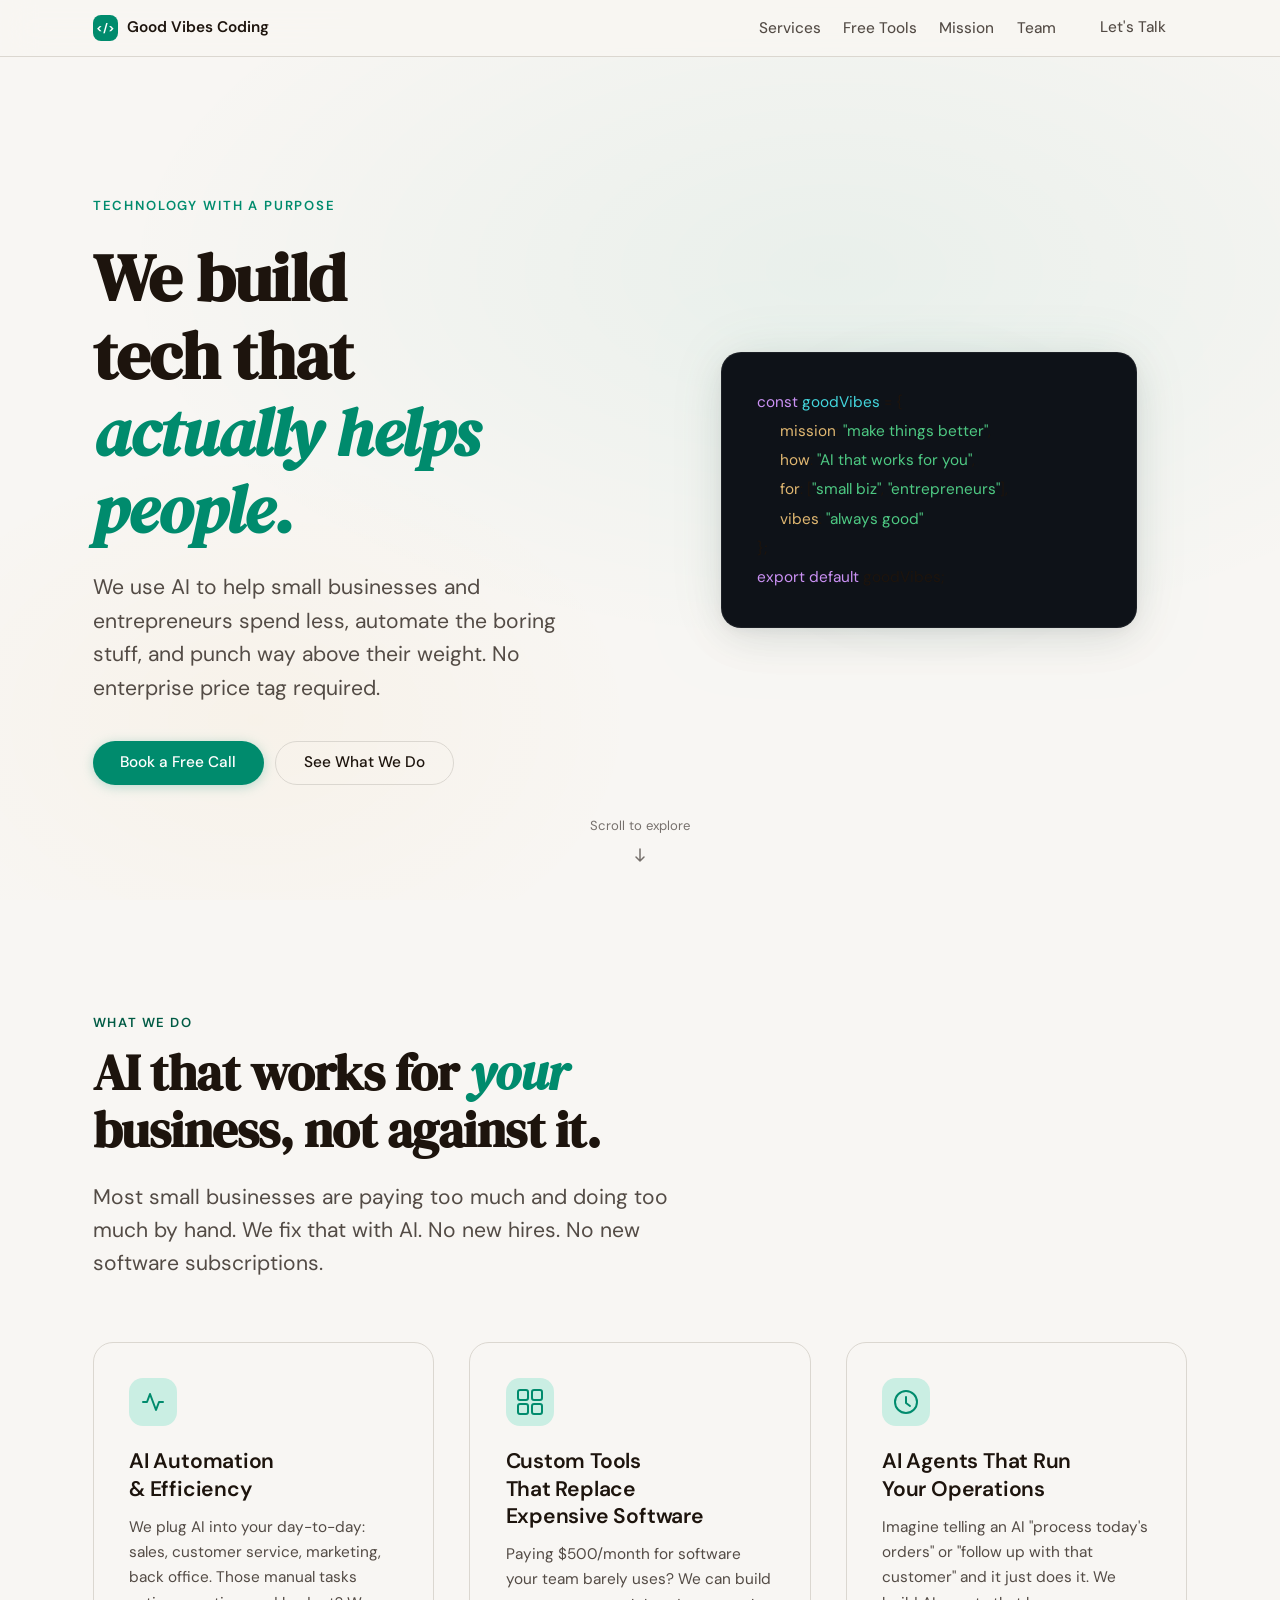
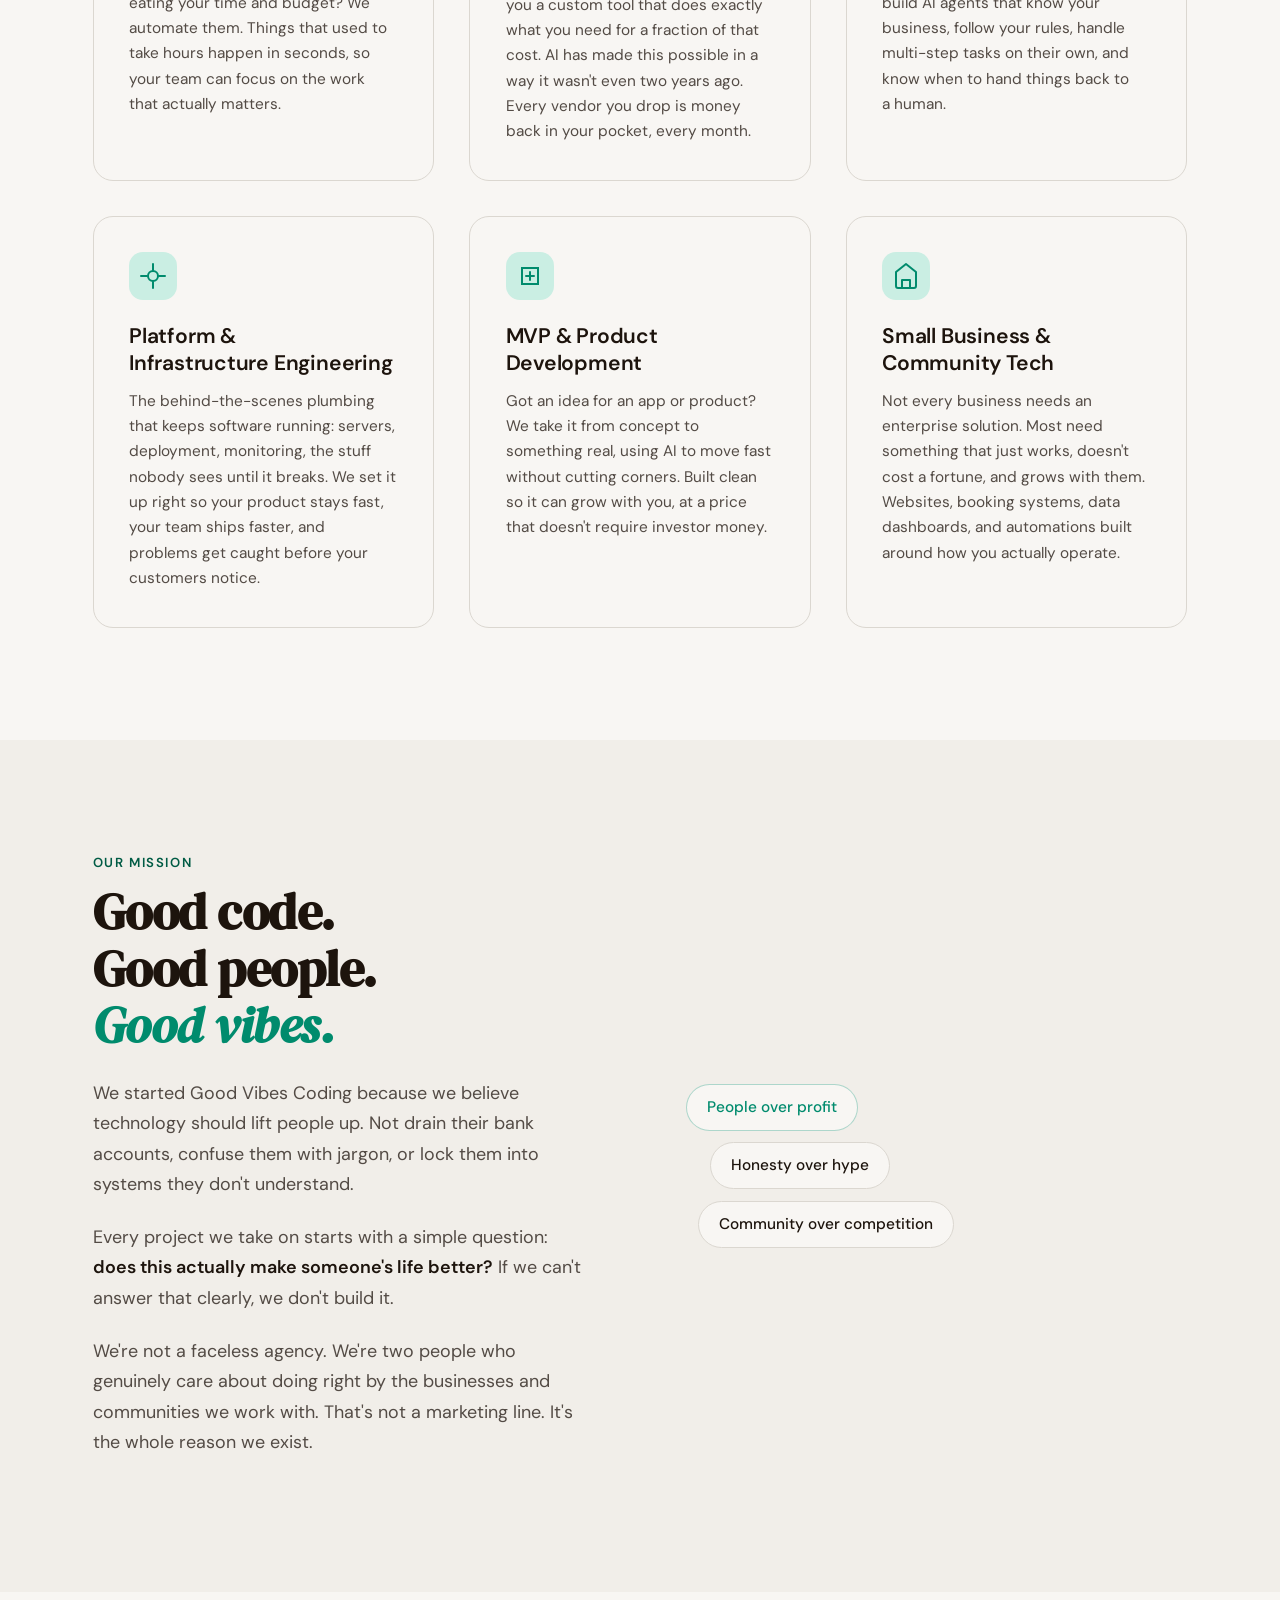
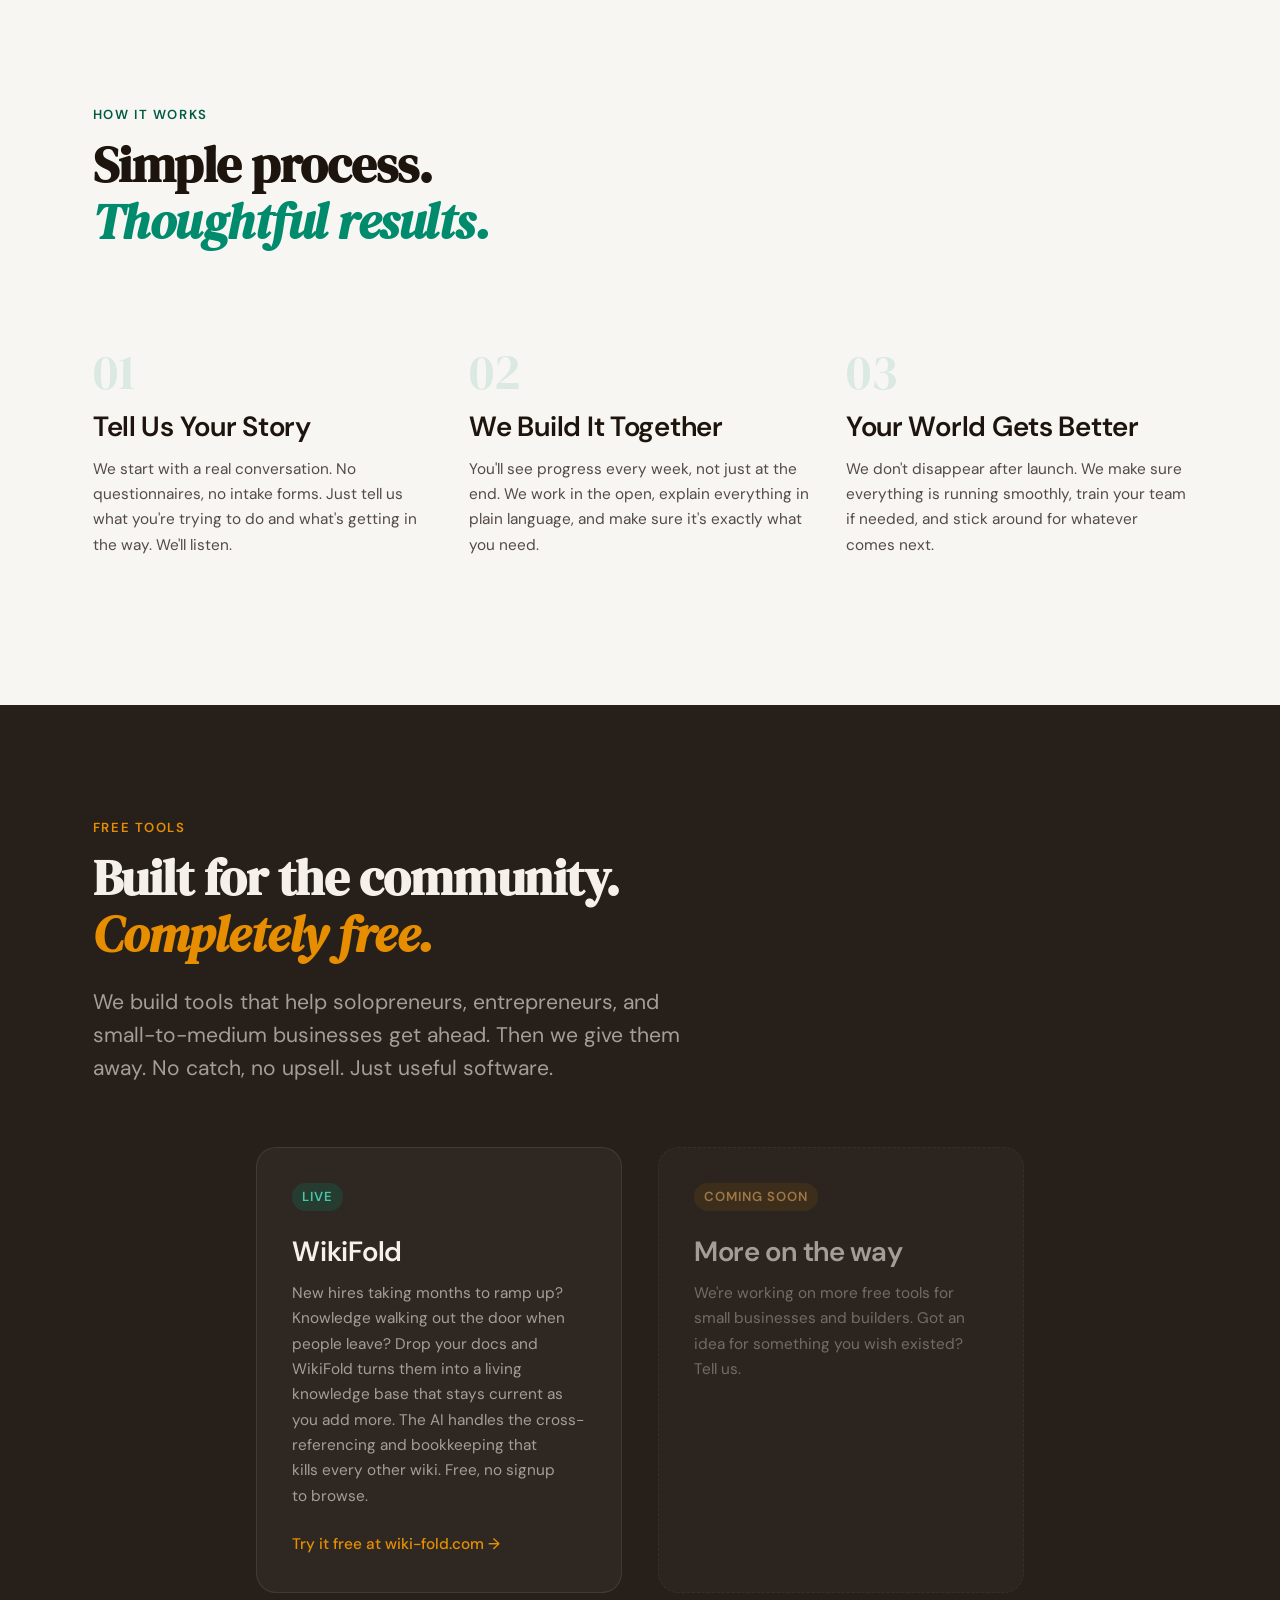
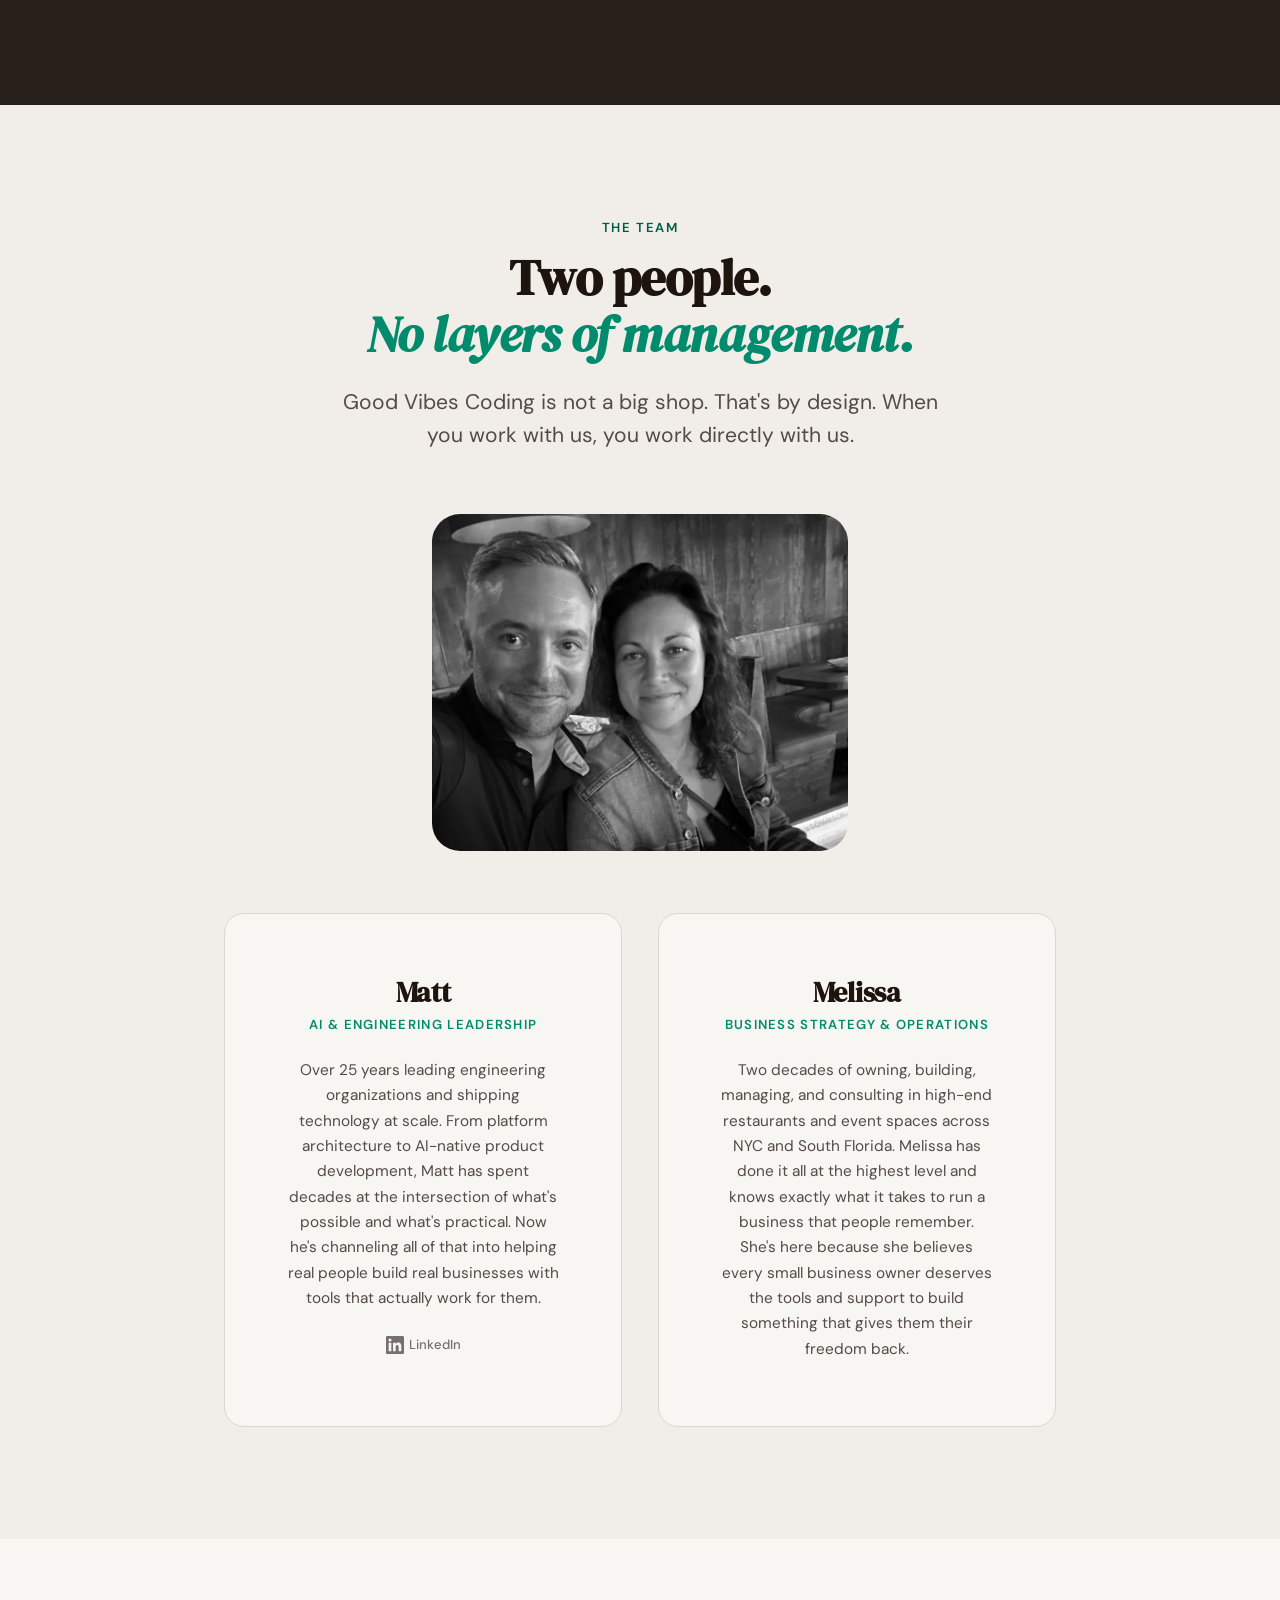
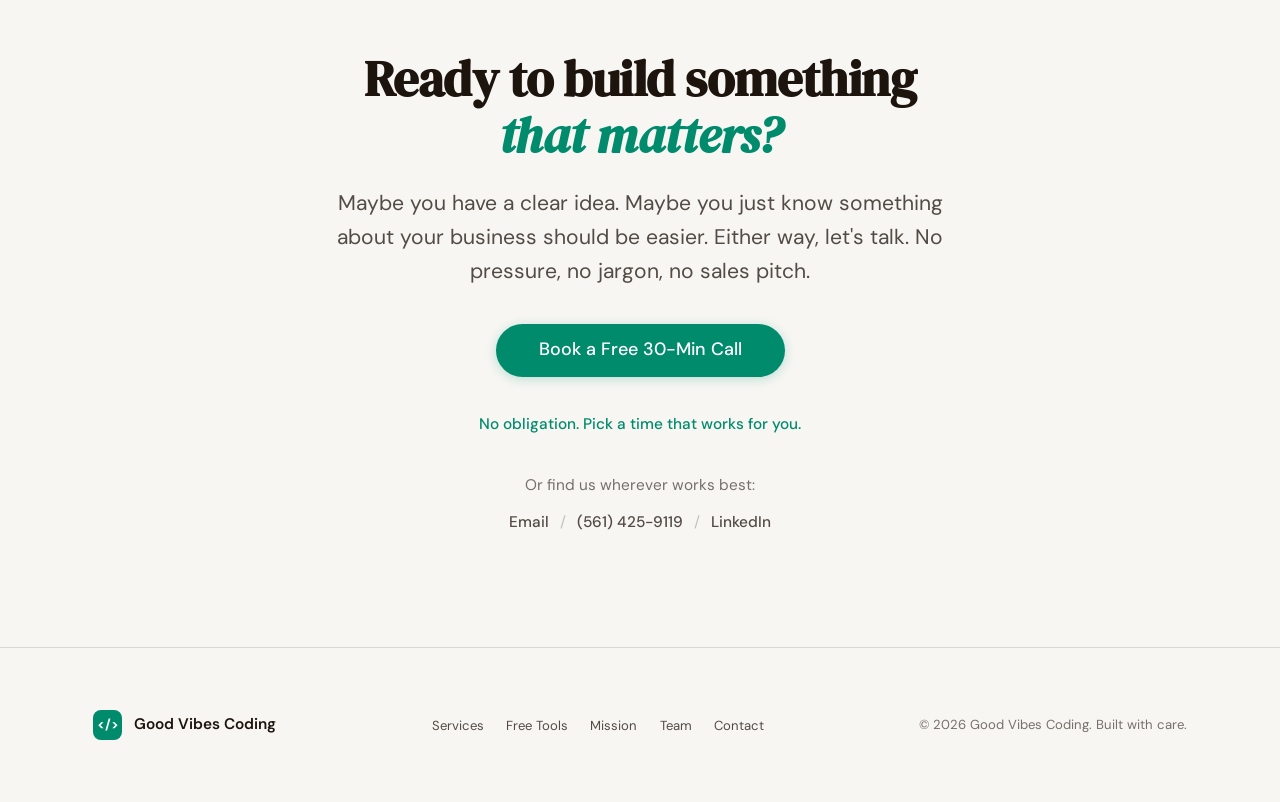
==== commit cc6e08aa: "Tune OG metadata per opengraph.xyz validator Three fixes addressing validator feedback:  1. Title 47" ====
--- a/index.html
+++ b/index.html
@@ -11,19 +11,19 @@
 
   <meta property="og:type" content="website">
   <meta property="og:site_name" content="Good Vibes Coding">
-  <meta property="og:title" content="Good Vibes Coding — Technology Built for People">
-  <meta property="og:description" content="AI consulting for small businesses and entrepreneurs. We help you spend less, automate the boring stuff, and punch way above your weight — no enterprise price tag required.">
+  <meta property="og:title" content="Good Vibes Coding — AI Consulting for Small Business">
+  <meta property="og:description" content="AI consulting for small businesses and entrepreneurs. Spend less, automate the boring stuff, and punch way above your weight.">
   <meta property="og:url" content="https://goodvibes-coding.com/">
   <meta property="og:image" content="https://goodvibes-coding.com/og.png">
   <meta property="og:image:width" content="1200">
   <meta property="og:image:height" content="630">
-  <meta property="og:image:alt" content="Good Vibes Coding — Technology built for people. AI consulting for small businesses and entrepreneurs.">
+  <meta property="og:image:alt" content="Good Vibes Coding — Technology built for people. AI consulting for small businesses and entrepreneurs. Book a free call at goodvibes-coding.com.">
 
   <meta name="twitter:card" content="summary_large_image">
-  <meta name="twitter:title" content="Good Vibes Coding — Technology Built for People">
-  <meta name="twitter:description" content="AI consulting for small businesses and entrepreneurs. No enterprise price tag required.">
+  <meta name="twitter:title" content="Good Vibes Coding — AI Consulting for Small Business">
+  <meta name="twitter:description" content="AI consulting for small businesses and entrepreneurs. Spend less, automate the boring stuff, and punch way above your weight.">
   <meta name="twitter:image" content="https://goodvibes-coding.com/og.png">
-  <meta name="twitter:image:alt" content="Good Vibes Coding — Technology built for people.">
+  <meta name="twitter:image:alt" content="Good Vibes Coding — Technology built for people. Book a free call.">
 
   <link rel="icon" href="/favicon.ico?v=2" sizes="any">
   <link rel="icon" type="image/svg+xml" href="/favicon.svg?v=2">
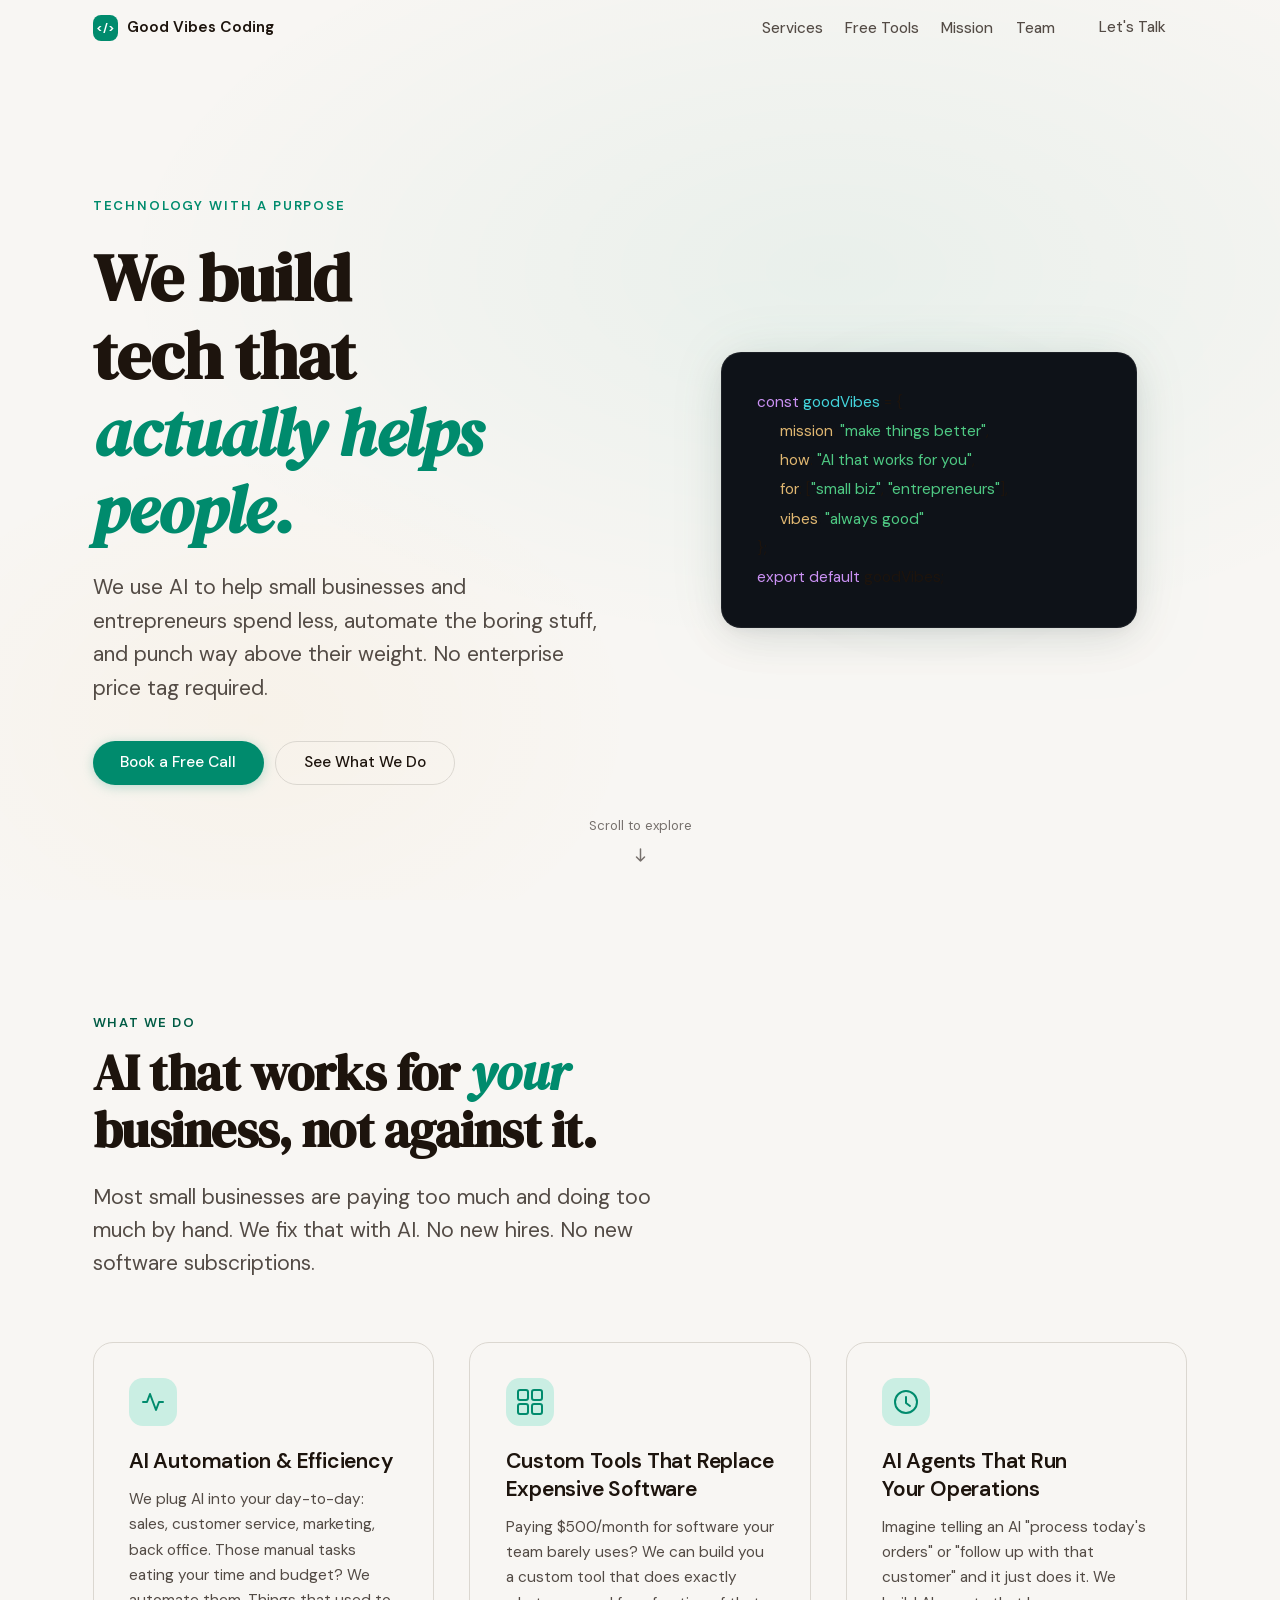
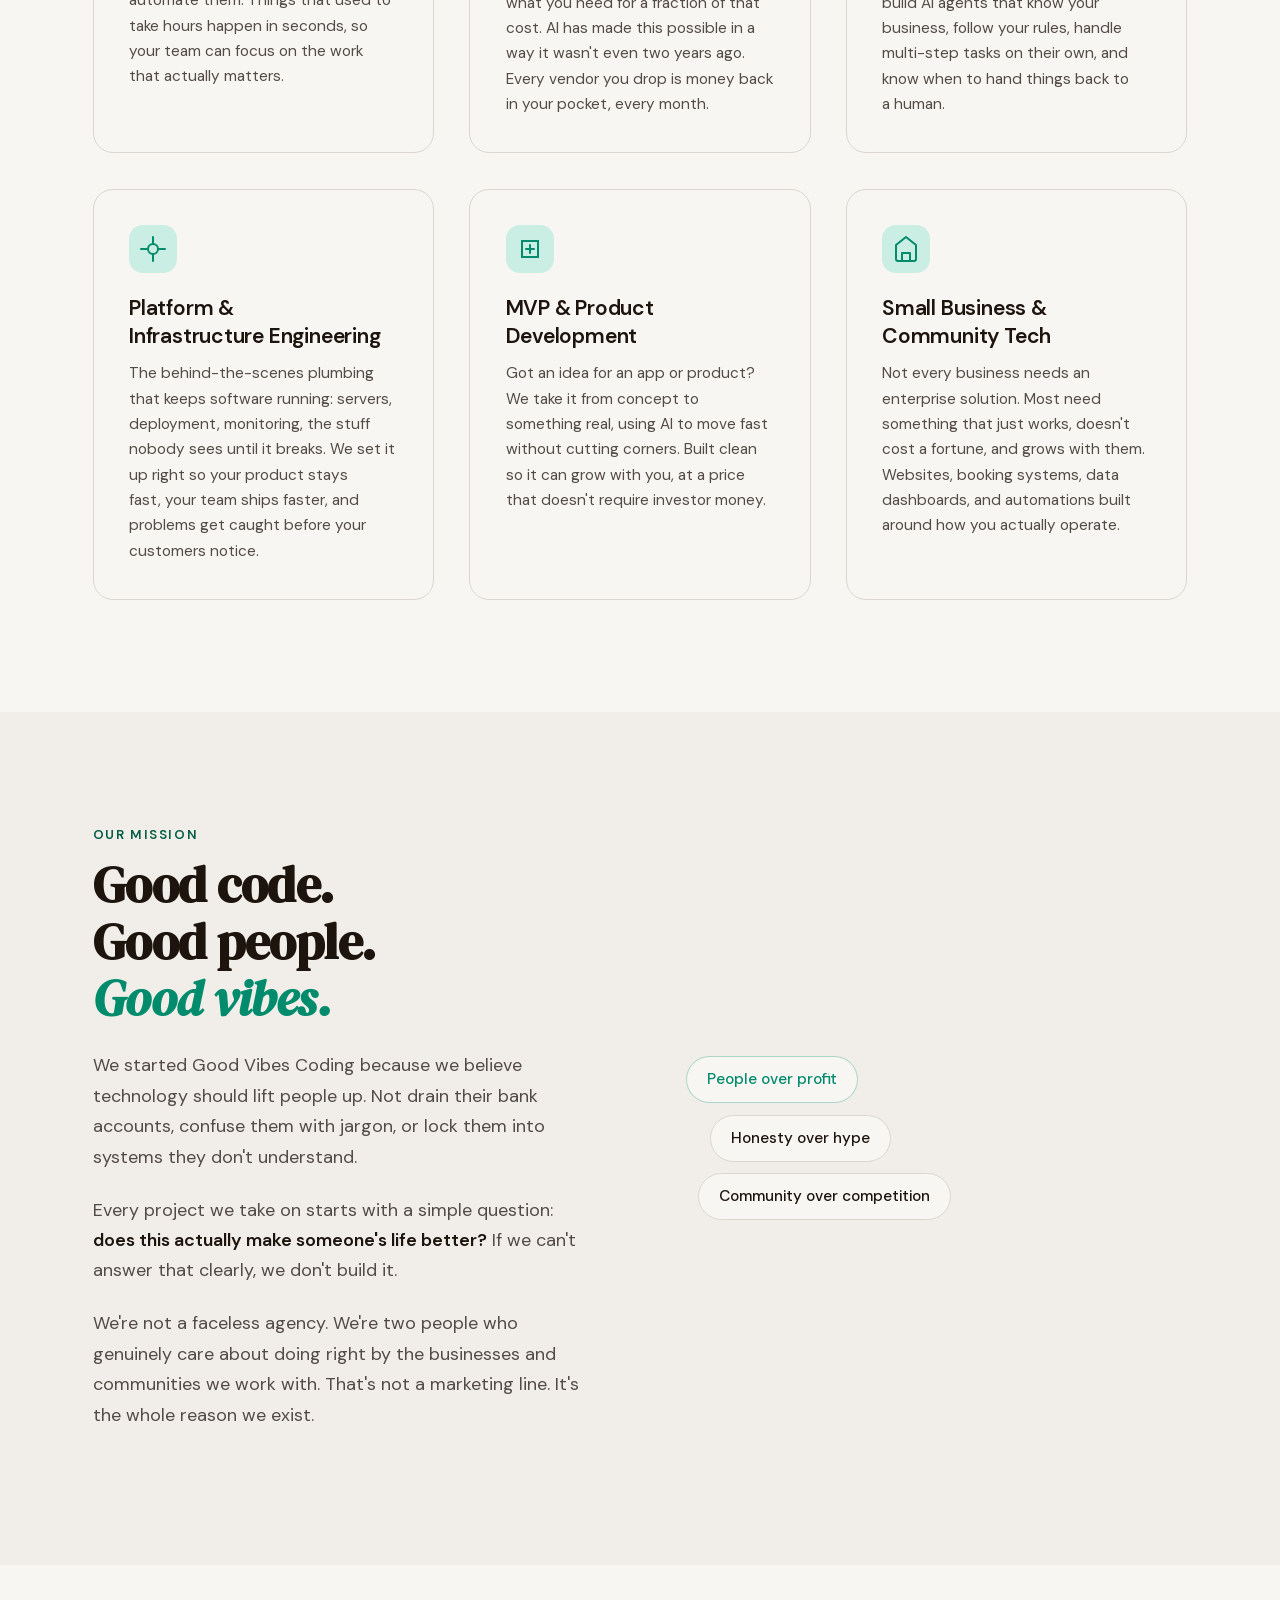
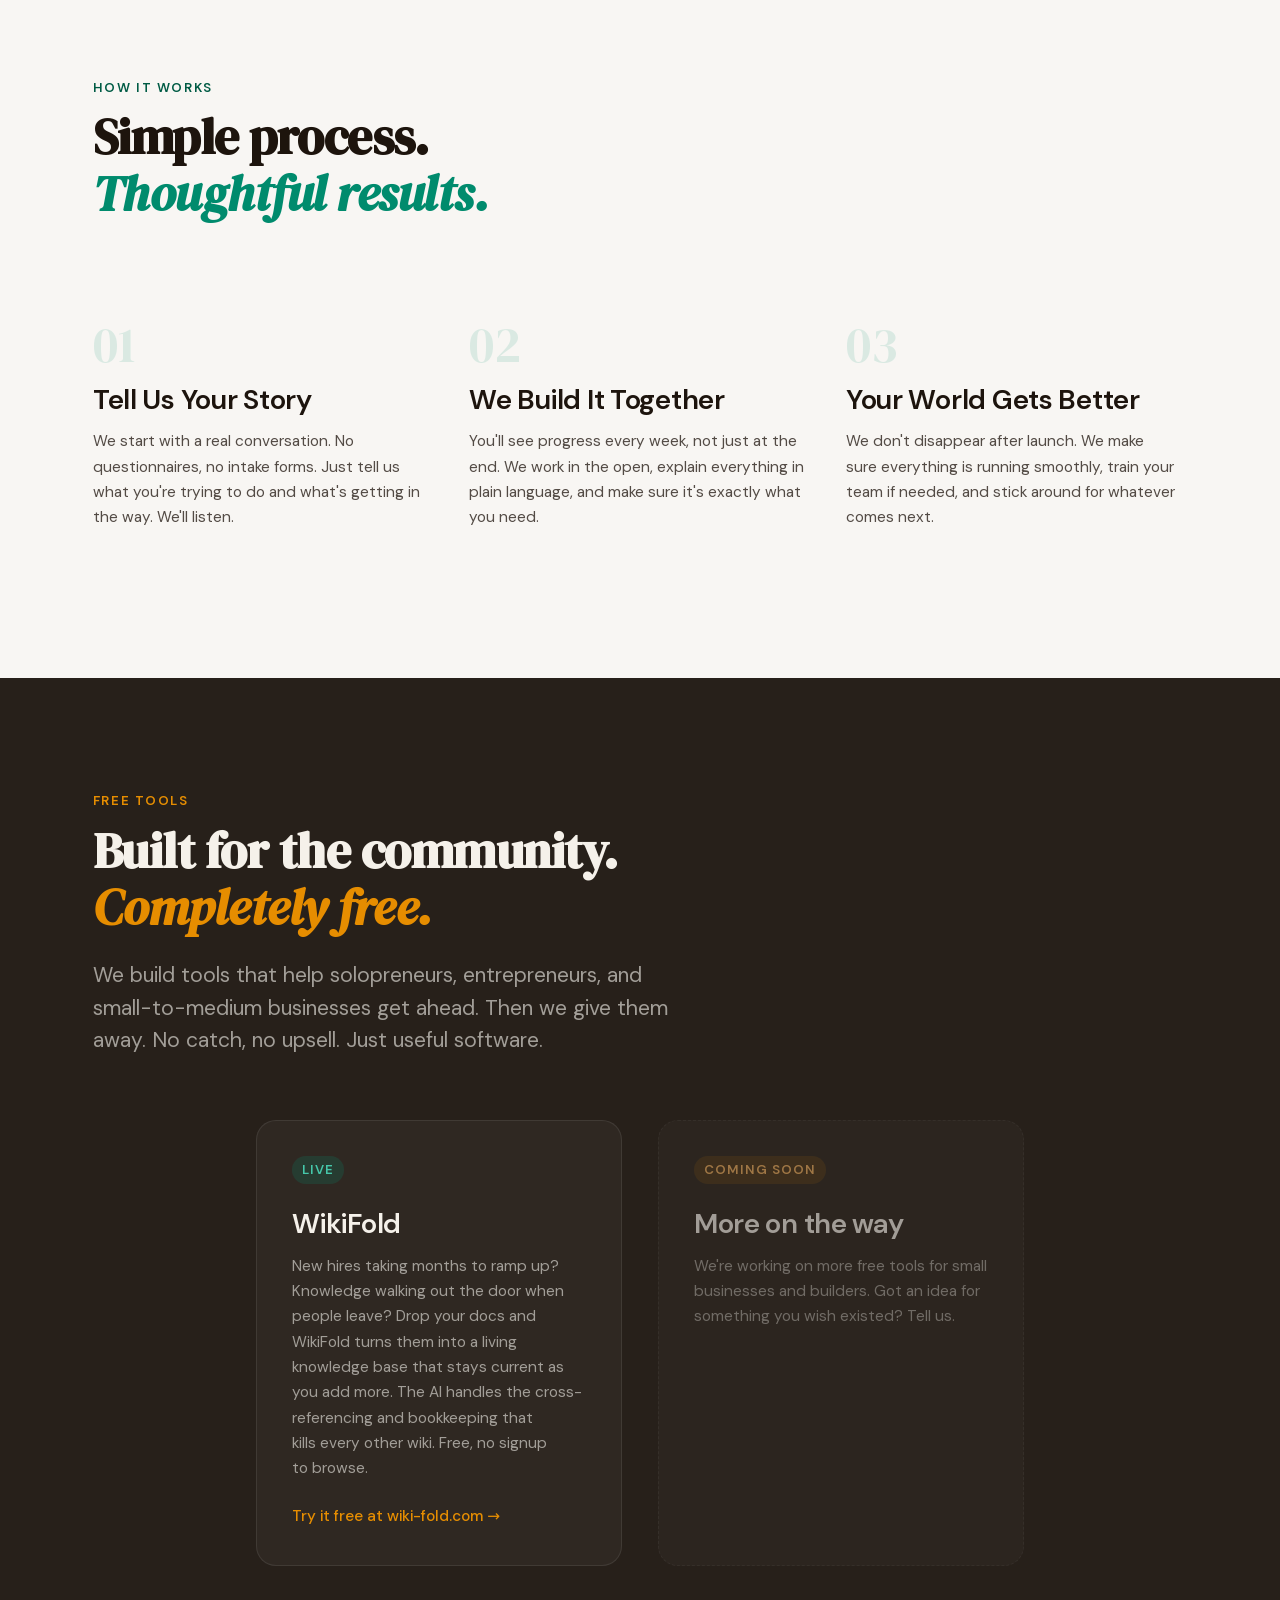
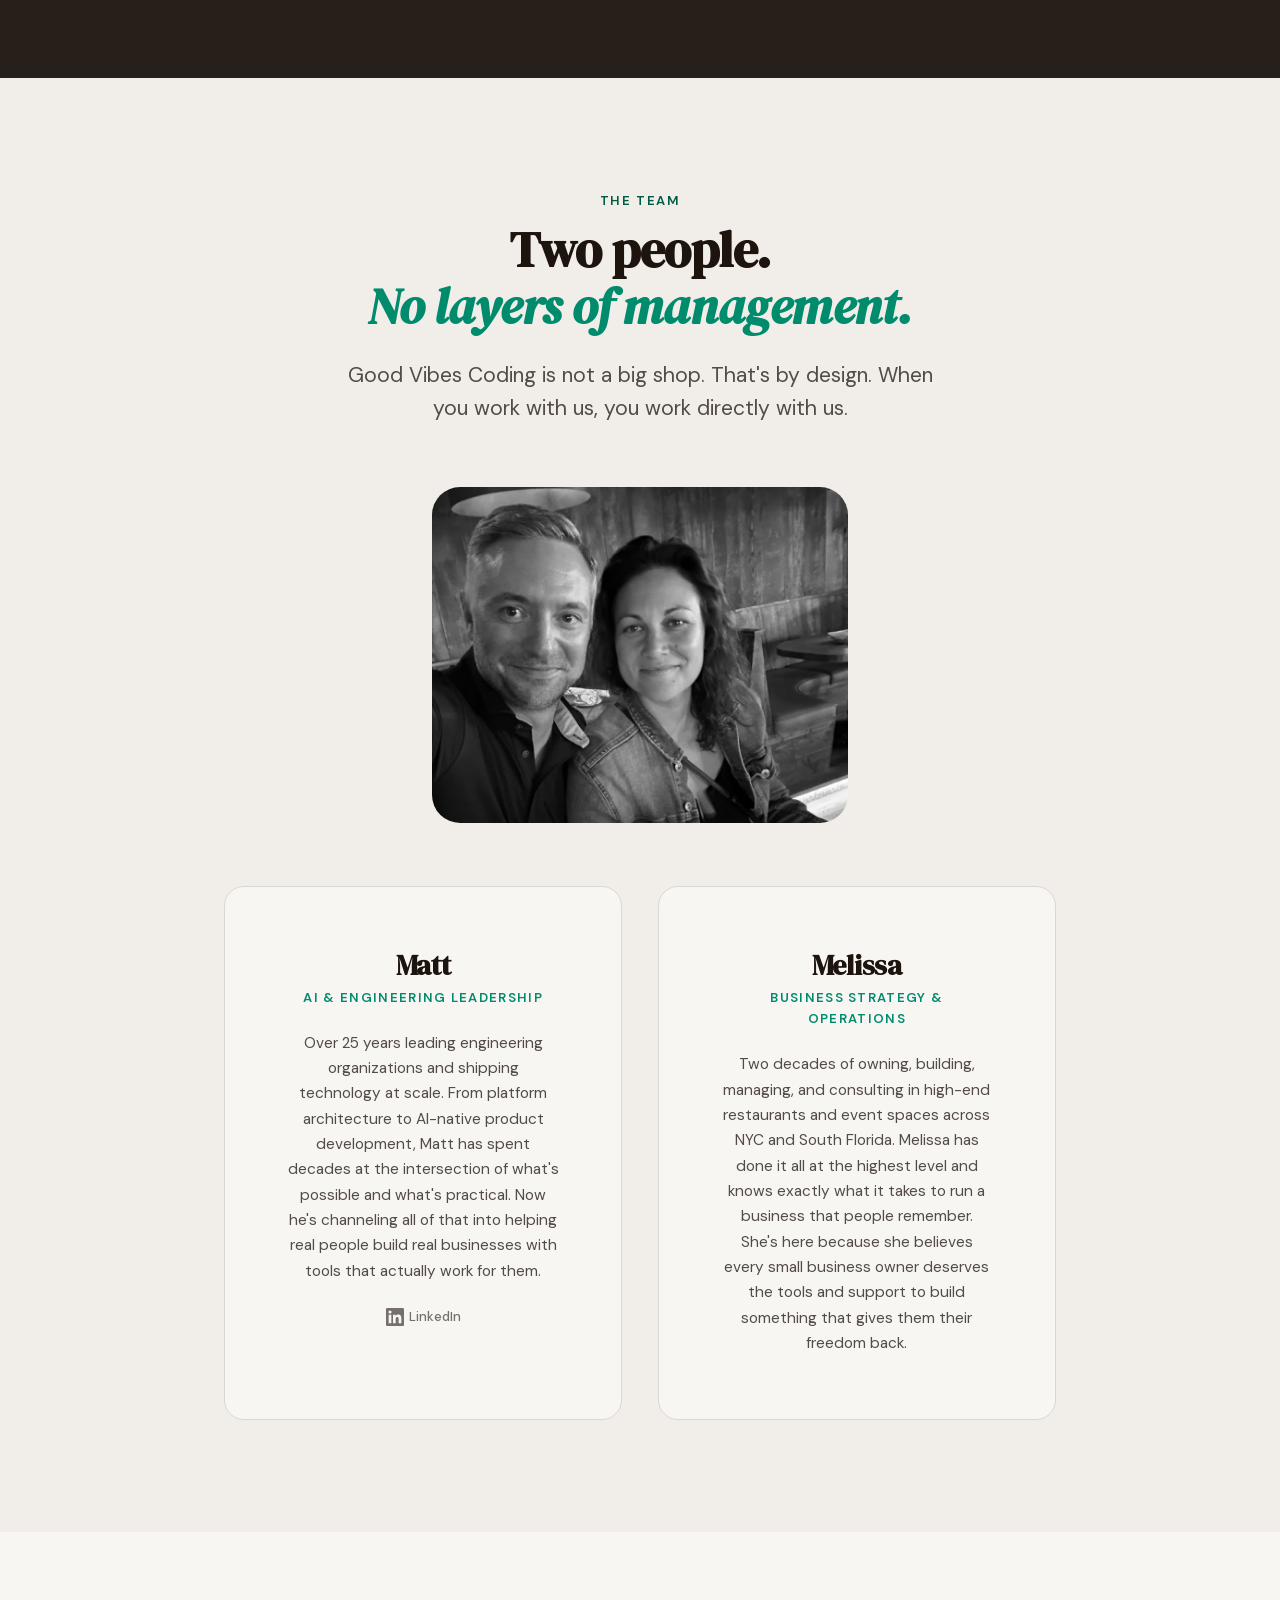
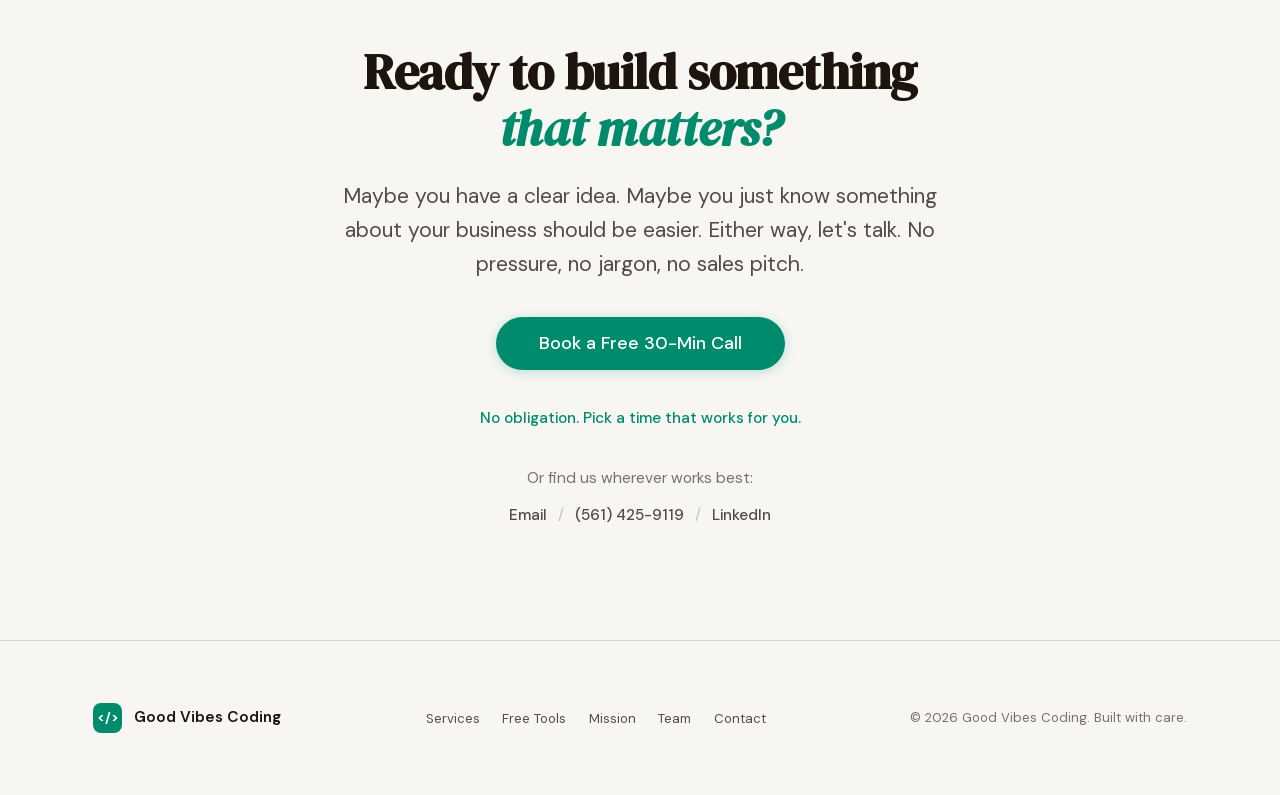
==== commit a4361669: "Self-host DM Serif Display + DM Sans (U24, LCP win) Closes Phase 2 U24 of the roadmap.  What changed" ====
--- a/index.html
+++ b/index.html
@@ -31,10 +31,10 @@
   <link rel="manifest" href="/site.webmanifest">
   <meta name="theme-color" content="#0ca18d">
 
-  <!-- Preload critical font -->
-  <link rel="preconnect" href="https://fonts.googleapis.com">
-  <link rel="preconnect" href="https://fonts.gstatic.com" crossorigin>
-  <link href="https://fonts.googleapis.com/css2?family=DM+Serif+Display:ital@0;1&family=DM+Sans:ital,opsz,wght@0,9..40,300..700;1,9..40,300..700&display=swap" rel="stylesheet">
+  <!-- Preload critical fonts (self-hosted WOFF2) -->
+  <link rel="preload" href="/fonts/dmserif-latin.woff2" as="font" type="font/woff2" crossorigin>
+  <link rel="preload" href="/fonts/dmserif-italic-latin.woff2" as="font" type="font/woff2" crossorigin>
+  <link rel="preload" href="/fonts/dmsans-latin.woff2" as="font" type="font/woff2" crossorigin>
 
   <link rel="stylesheet" href="styles.css">
 
--- a/styles.css
+++ b/styles.css
@@ -2,6 +2,75 @@
    Good Vibes Coding — Landing Page Styles
    Pure CSS, no framework. OKLCH color system. Scroll animations.
    ============================================================ */
+
+/* --- Self-hosted fonts (WOFF2 from Google Fonts v17) --- */
+/* DM Sans: variable font, weight 300-700, roman + italic */
+@font-face {
+  font-family: 'DM Sans';
+  font-style: normal;
+  font-weight: 300 700;
+  font-display: swap;
+  src: url('/fonts/dmsans-latin.woff2') format('woff2');
+  unicode-range: U+0000-00FF, U+0131, U+0152-0153, U+02BB-02BC, U+02C6, U+02DA, U+02DC, U+0304, U+0308, U+0329, U+2000-206F, U+20AC, U+2122, U+2191, U+2193, U+2212, U+2215, U+FEFF, U+FFFD;
+}
+@font-face {
+  font-family: 'DM Sans';
+  font-style: normal;
+  font-weight: 300 700;
+  font-display: swap;
+  src: url('/fonts/dmsans-latin-ext.woff2') format('woff2');
+  unicode-range: U+0100-02BA, U+02BD-02C5, U+02C7-02CC, U+02CE-02D7, U+02DD-02FF, U+0304, U+0308, U+0329, U+1D00-1DBF, U+1E00-1E9F, U+1EF2-1EFF, U+2020, U+20A0-20AB, U+20AD-20C0, U+2113, U+2C60-2C7F, U+A720-A7FF;
+}
+@font-face {
+  font-family: 'DM Sans';
+  font-style: italic;
+  font-weight: 300 700;
+  font-display: swap;
+  src: url('/fonts/dmsans-italic-latin.woff2') format('woff2');
+  unicode-range: U+0000-00FF, U+0131, U+0152-0153, U+02BB-02BC, U+02C6, U+02DA, U+02DC, U+0304, U+0308, U+0329, U+2000-206F, U+20AC, U+2122, U+2191, U+2193, U+2212, U+2215, U+FEFF, U+FFFD;
+}
+@font-face {
+  font-family: 'DM Sans';
+  font-style: italic;
+  font-weight: 300 700;
+  font-display: swap;
+  src: url('/fonts/dmsans-italic-latin-ext.woff2') format('woff2');
+  unicode-range: U+0100-02BA, U+02BD-02C5, U+02C7-02CC, U+02CE-02D7, U+02DD-02FF, U+0304, U+0308, U+0329, U+1D00-1DBF, U+1E00-1E9F, U+1EF2-1EFF, U+2020, U+20A0-20AB, U+20AD-20C0, U+2113, U+2C60-2C7F, U+A720-A7FF;
+}
+
+/* DM Serif Display: static 400, roman + italic (only weight available) */
+@font-face {
+  font-family: 'DM Serif Display';
+  font-style: normal;
+  font-weight: 400;
+  font-display: swap;
+  src: url('/fonts/dmserif-latin.woff2') format('woff2');
+  unicode-range: U+0000-00FF, U+0131, U+0152-0153, U+02BB-02BC, U+02C6, U+02DA, U+02DC, U+0304, U+0308, U+0329, U+2000-206F, U+20AC, U+2122, U+2191, U+2193, U+2212, U+2215, U+FEFF, U+FFFD;
+}
+@font-face {
+  font-family: 'DM Serif Display';
+  font-style: normal;
+  font-weight: 400;
+  font-display: swap;
+  src: url('/fonts/dmserif-latin-ext.woff2') format('woff2');
+  unicode-range: U+0100-02BA, U+02BD-02C5, U+02C7-02CC, U+02CE-02D7, U+02DD-02FF, U+0304, U+0308, U+0329, U+1D00-1DBF, U+1E00-1E9F, U+1EF2-1EFF, U+2020, U+20A0-20AB, U+20AD-20C0, U+2113, U+2C60-2C7F, U+A720-A7FF;
+}
+@font-face {
+  font-family: 'DM Serif Display';
+  font-style: italic;
+  font-weight: 400;
+  font-display: swap;
+  src: url('/fonts/dmserif-italic-latin.woff2') format('woff2');
+  unicode-range: U+0000-00FF, U+0131, U+0152-0153, U+02BB-02BC, U+02C6, U+02DA, U+02DC, U+0304, U+0308, U+0329, U+2000-206F, U+20AC, U+2122, U+2191, U+2193, U+2212, U+2215, U+FEFF, U+FFFD;
+}
+@font-face {
+  font-family: 'DM Serif Display';
+  font-style: italic;
+  font-weight: 400;
+  font-display: swap;
+  src: url('/fonts/dmserif-italic-latin-ext.woff2') format('woff2');
+  unicode-range: U+0100-02BA, U+02BD-02C5, U+02C7-02CC, U+02CE-02D7, U+02DD-02FF, U+0304, U+0308, U+0329, U+1D00-1DBF, U+1E00-1E9F, U+1EF2-1EFF, U+2020, U+20A0-20AB, U+20AD-20C0, U+2113, U+2C60-2C7F, U+A720-A7FF;
+}
 
 @layer reset, base, layout, components, sections, utilities;
 
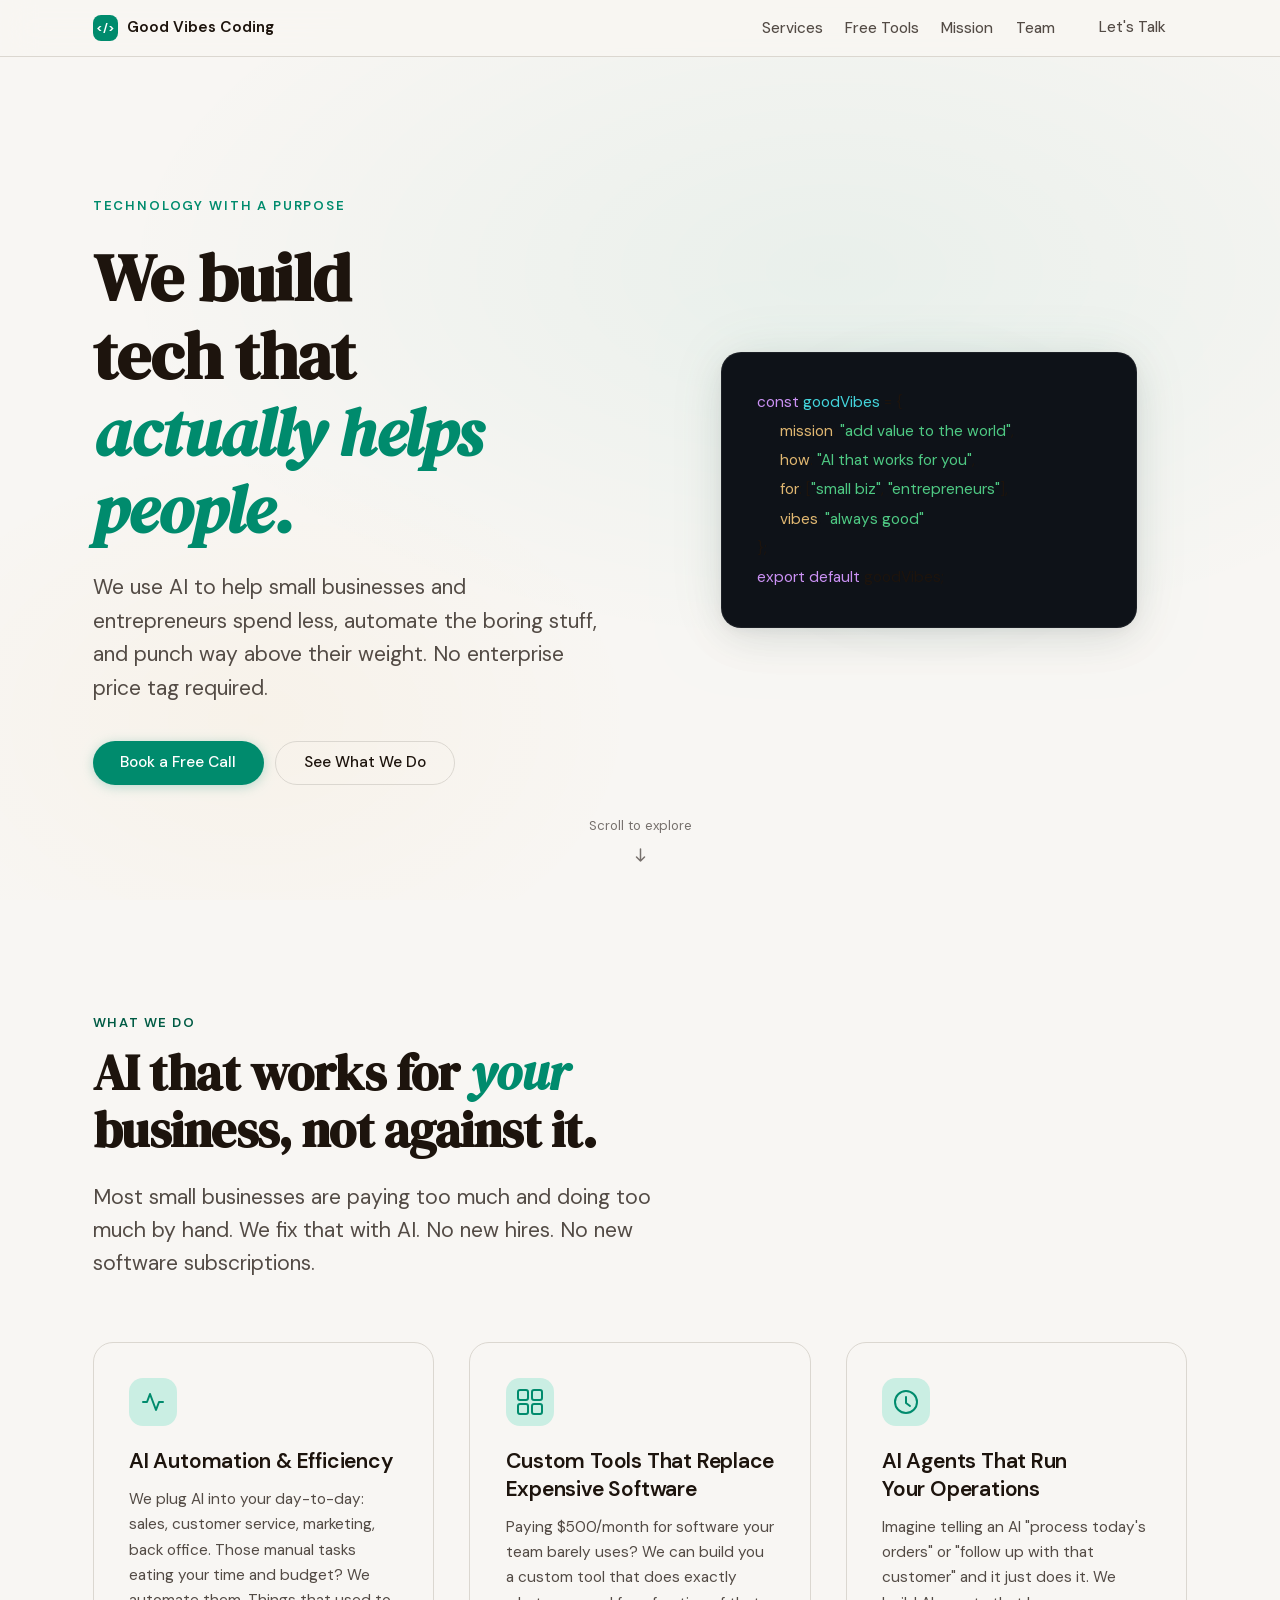
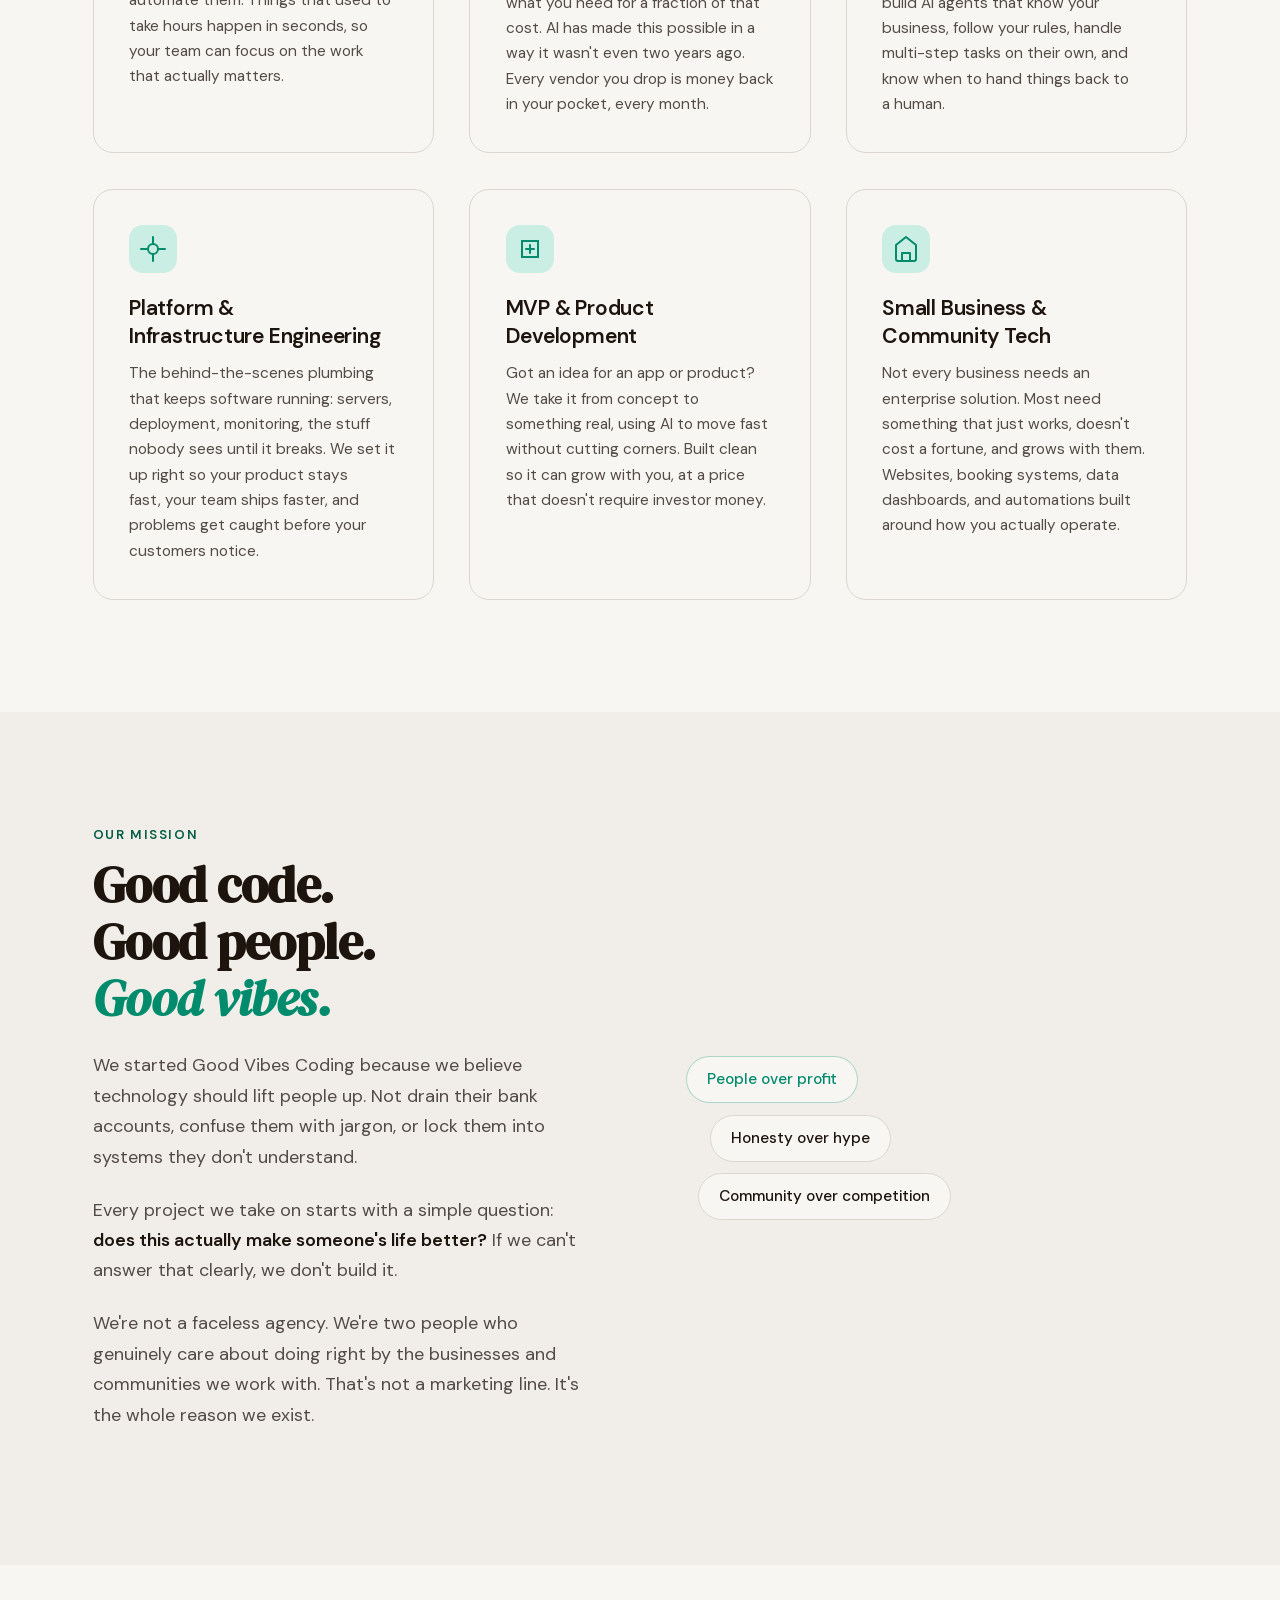
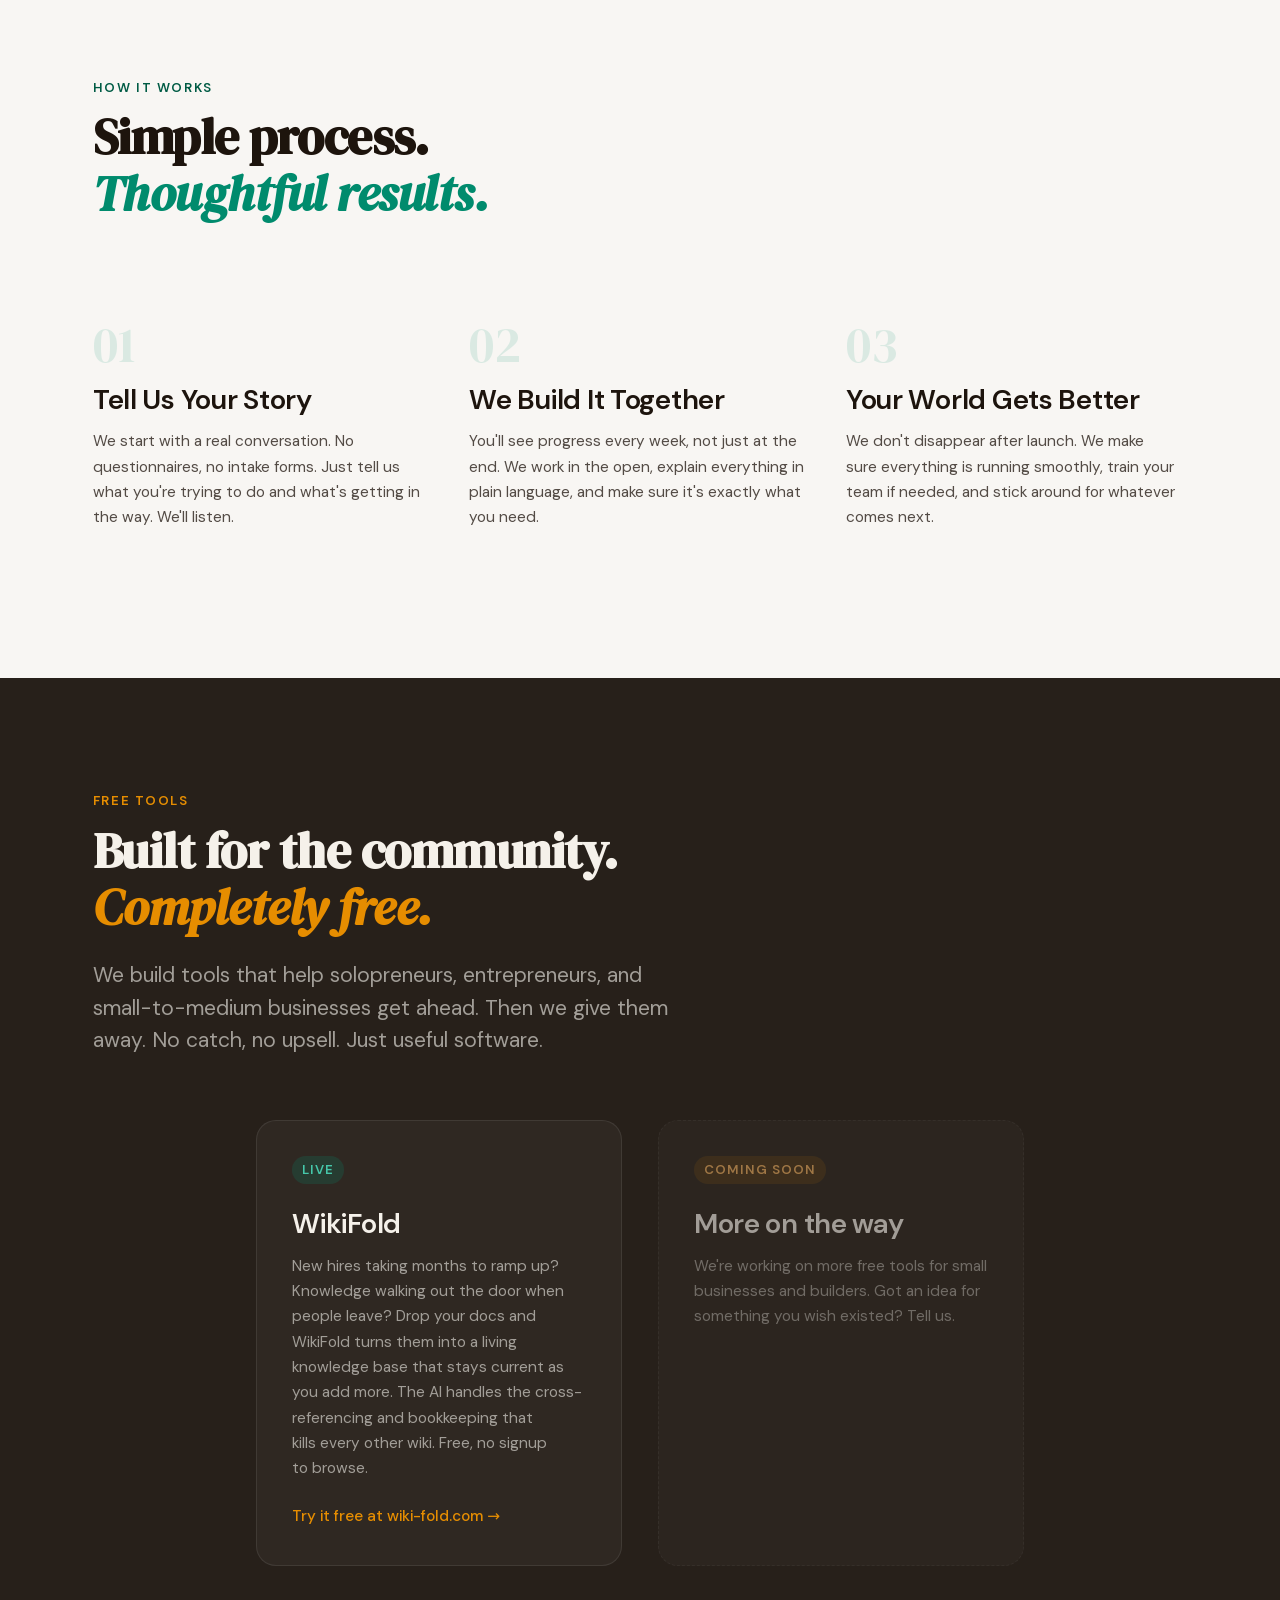
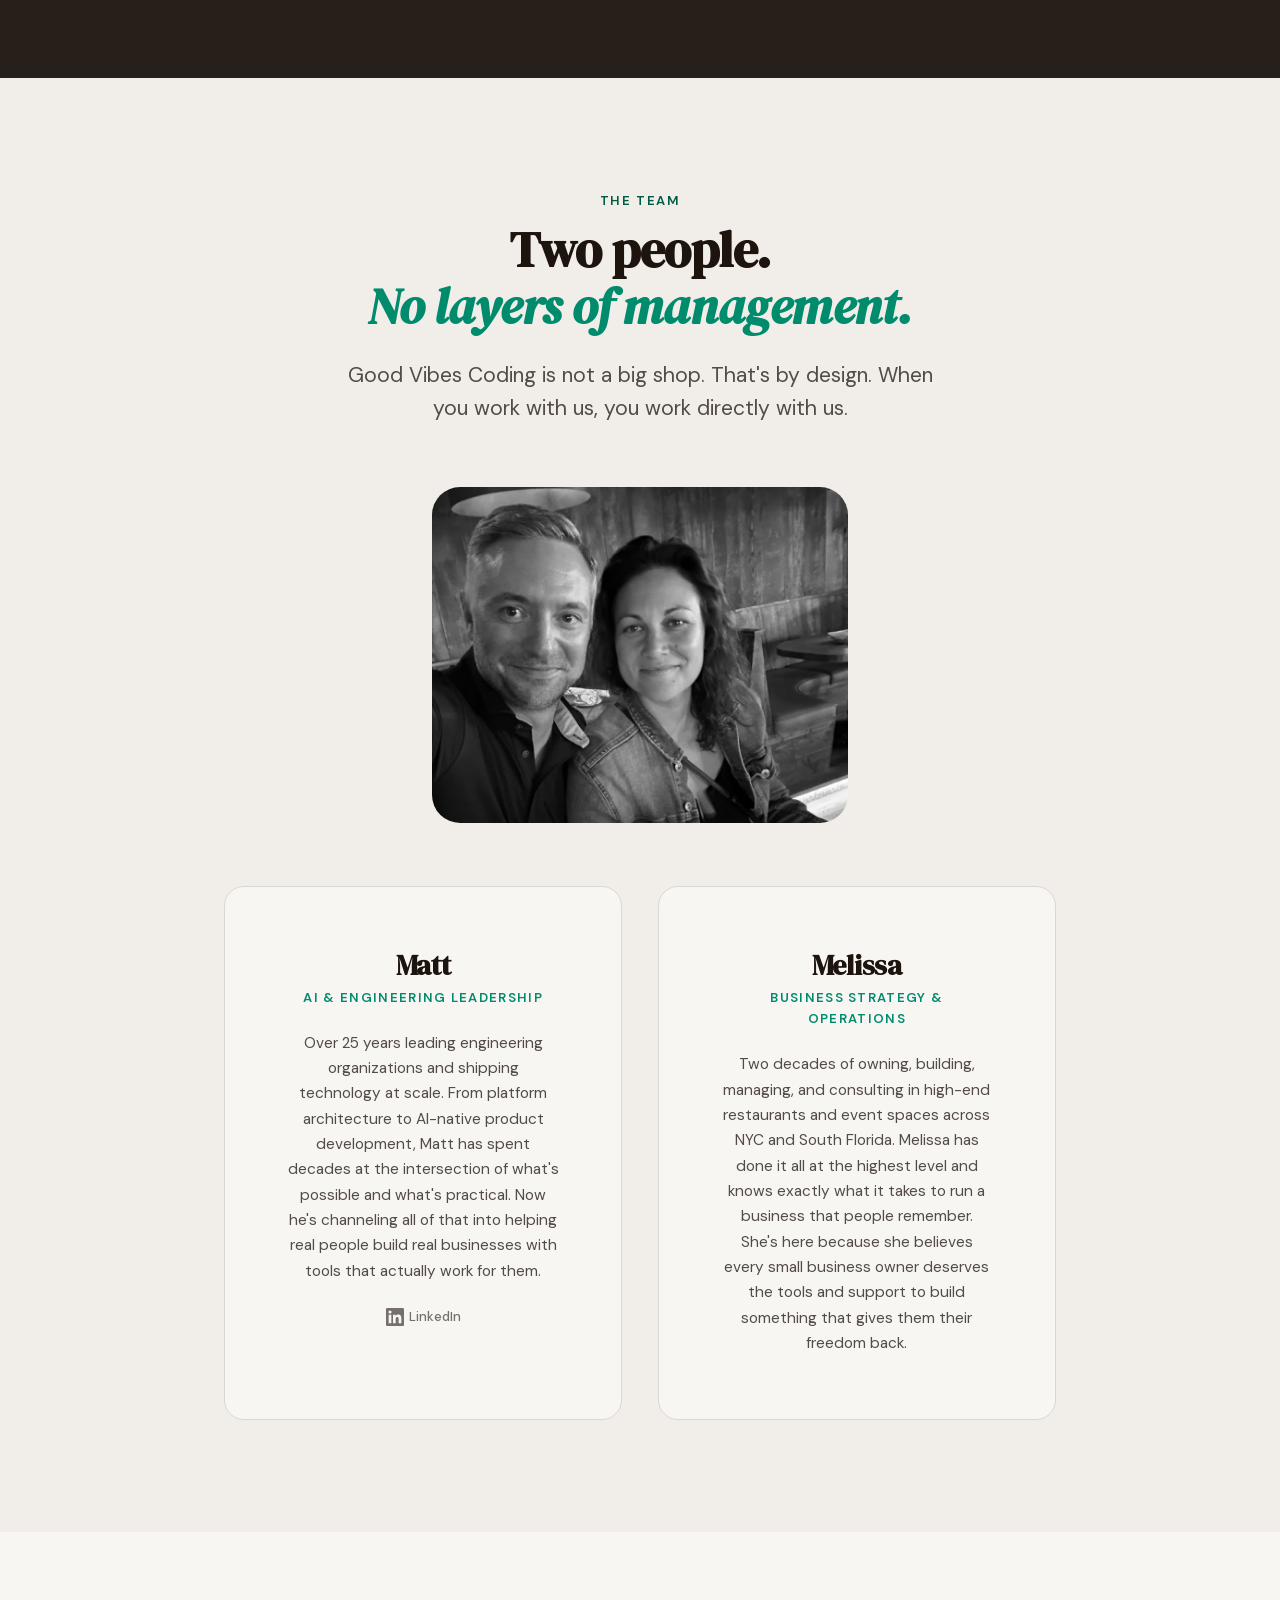
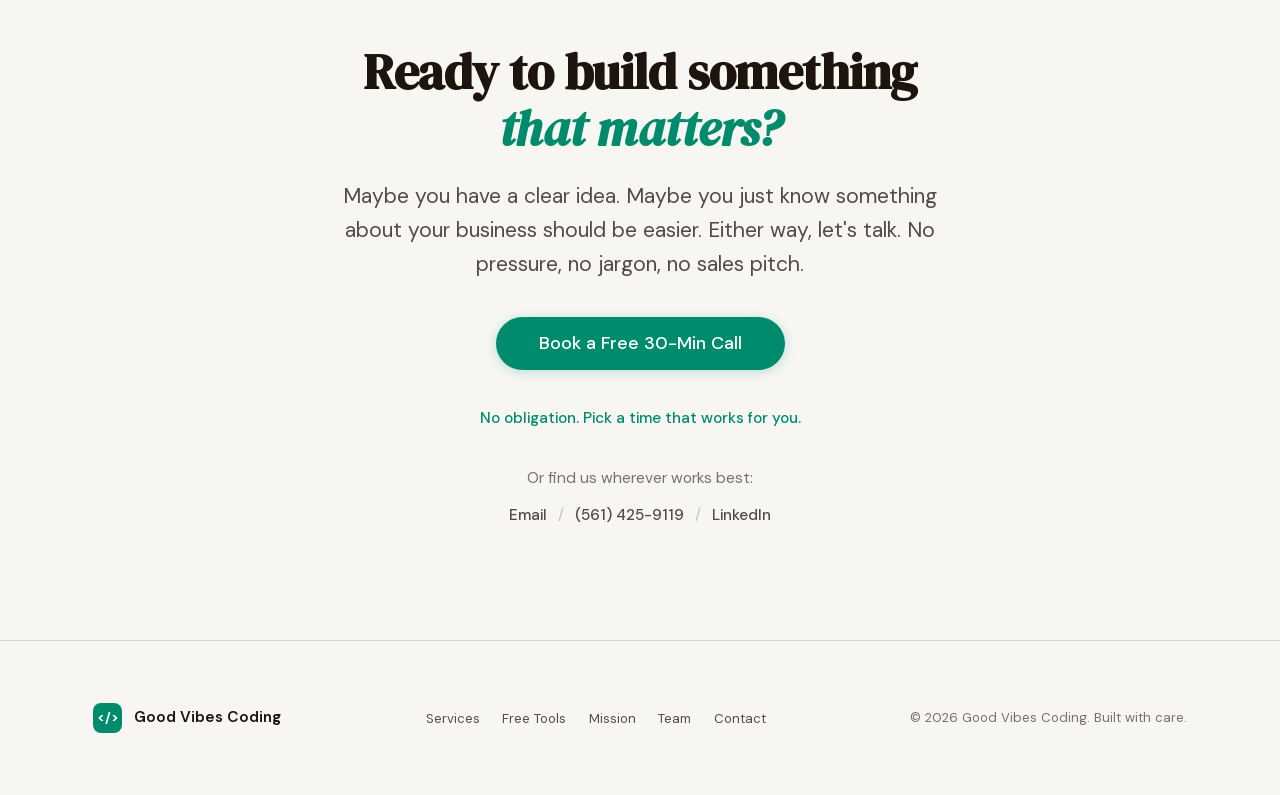
==== commit 981341d9: "Hero mission copy: "add value to the world" Tightens the brand voice in the hero code block — replac" ====
--- a/index.html
+++ b/index.html
@@ -140,7 +140,7 @@
           <div class="hero__glow"></div>
           <div class="hero__code-block">
             <div class="code-line"><span class="code-keyword">const</span> <span class="code-var">goodVibes</span> = {</div>
-            <div class="code-line indent"><span class="code-prop">mission</span>: <span class="code-string">"make things better"</span>,</div>
+            <div class="code-line indent"><span class="code-prop">mission</span>: <span class="code-string">"add value to the world"</span>,</div>
             <div class="code-line indent"><span class="code-prop">how</span>: <span class="code-string">"AI that works for you"</span>,</div>
             <div class="code-line indent"><span class="code-prop">for</span>: [<span class="code-string">"small biz"</span>, <span class="code-string">"entrepreneurs"</span>],</div>
             <div class="code-line indent"><span class="code-prop">vibes</span>: <span class="code-string">"always good"</span></div>
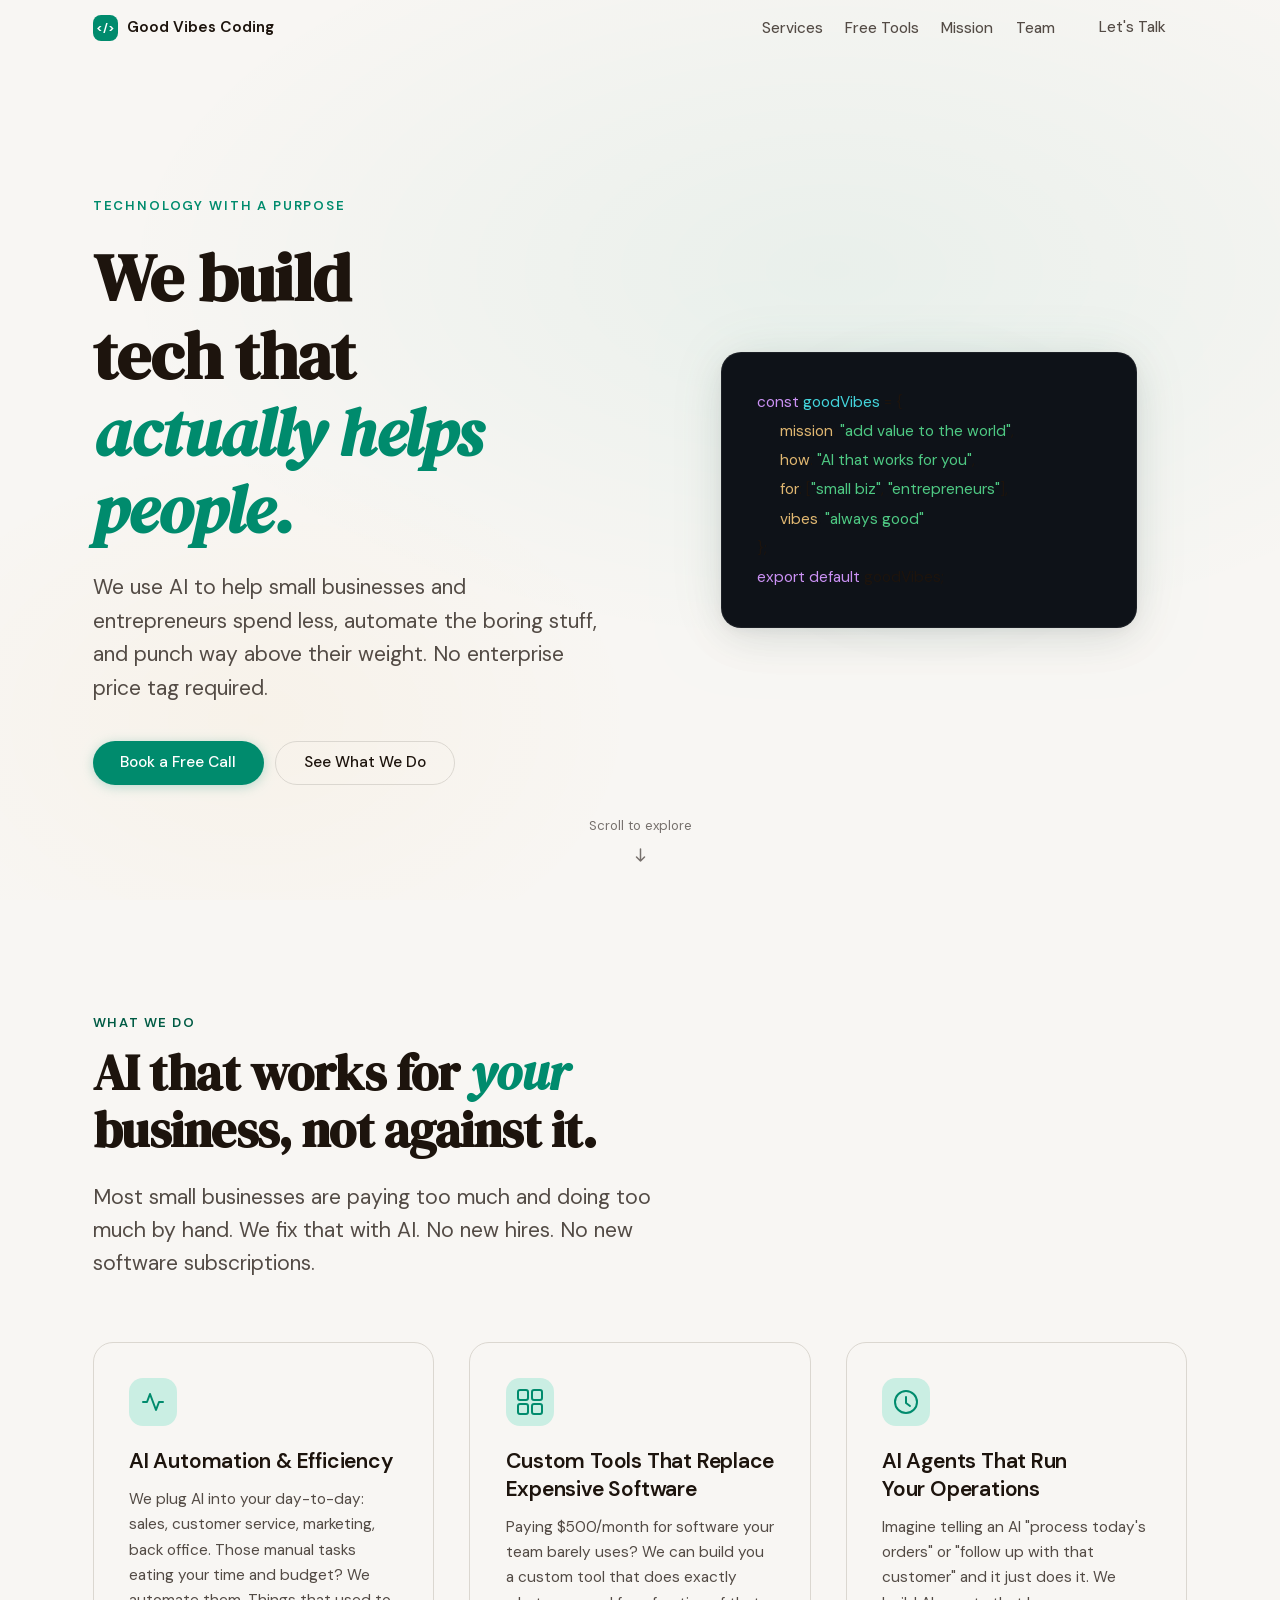
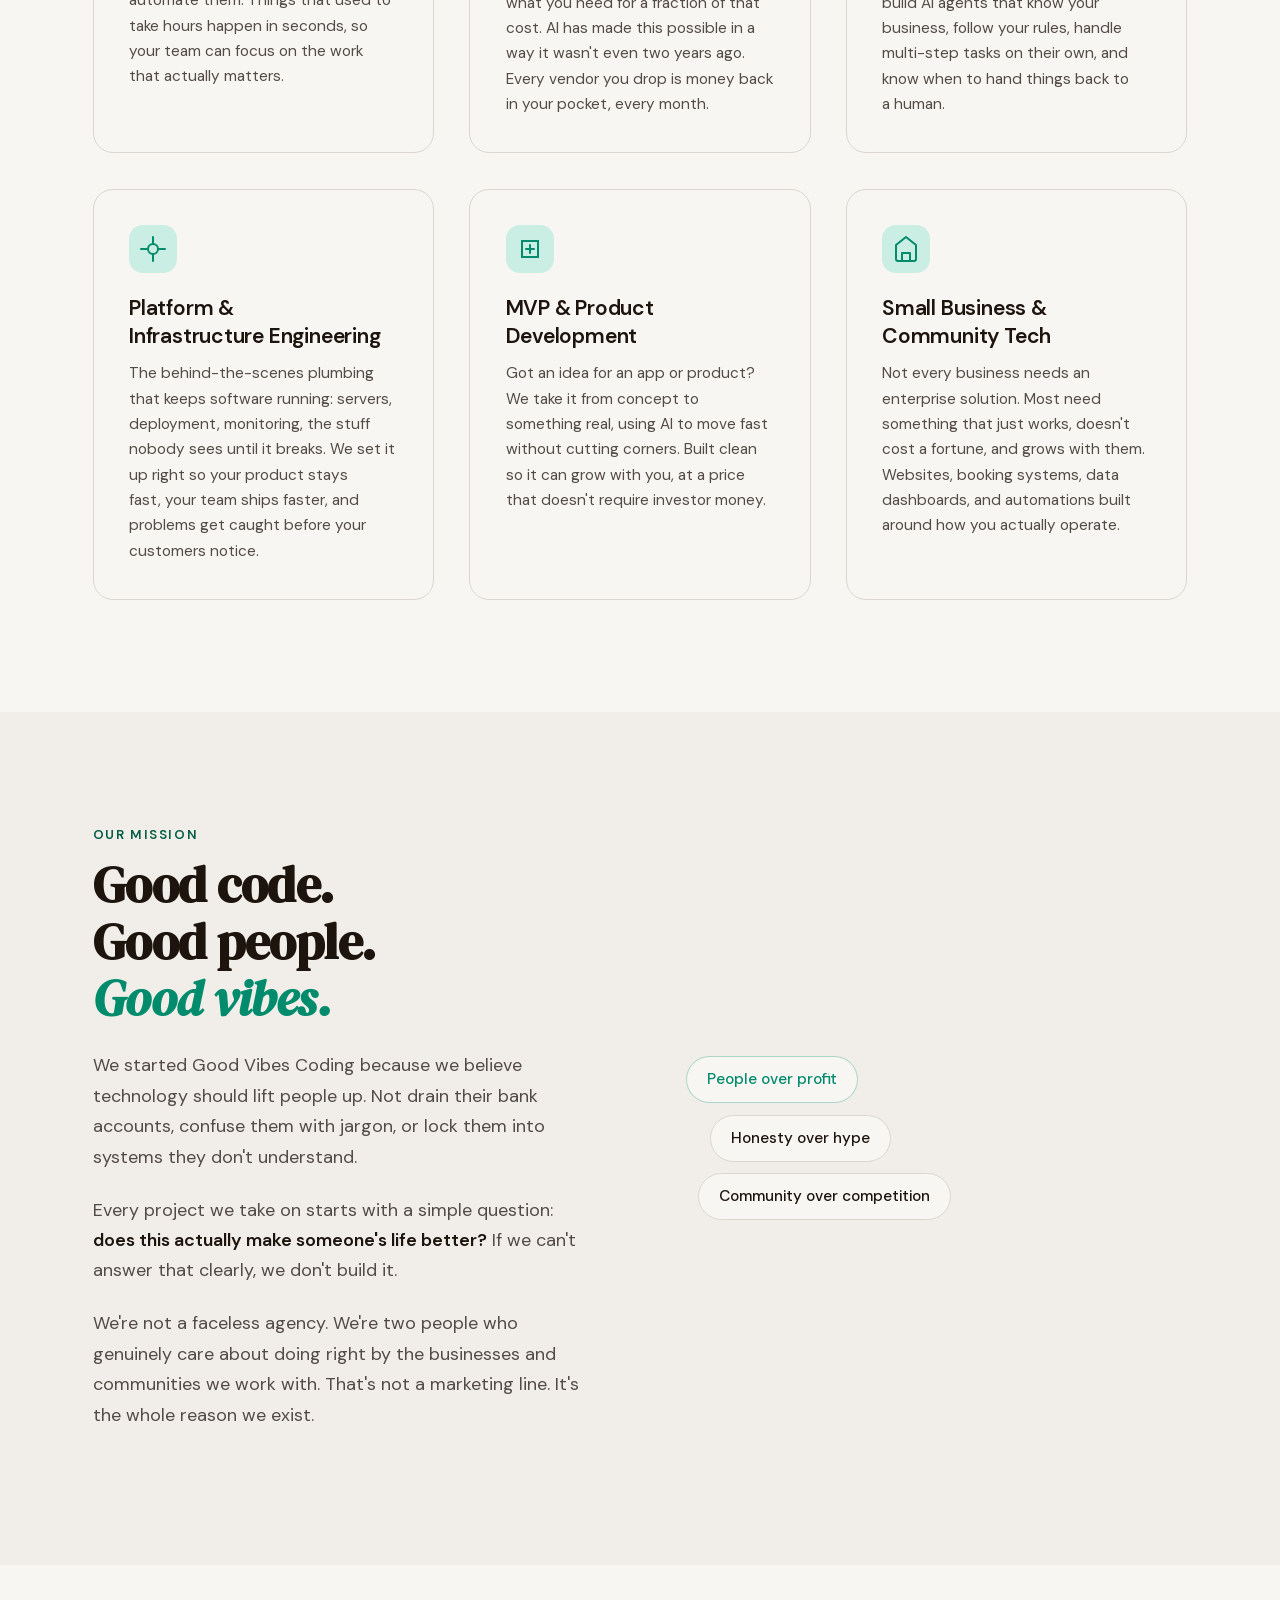
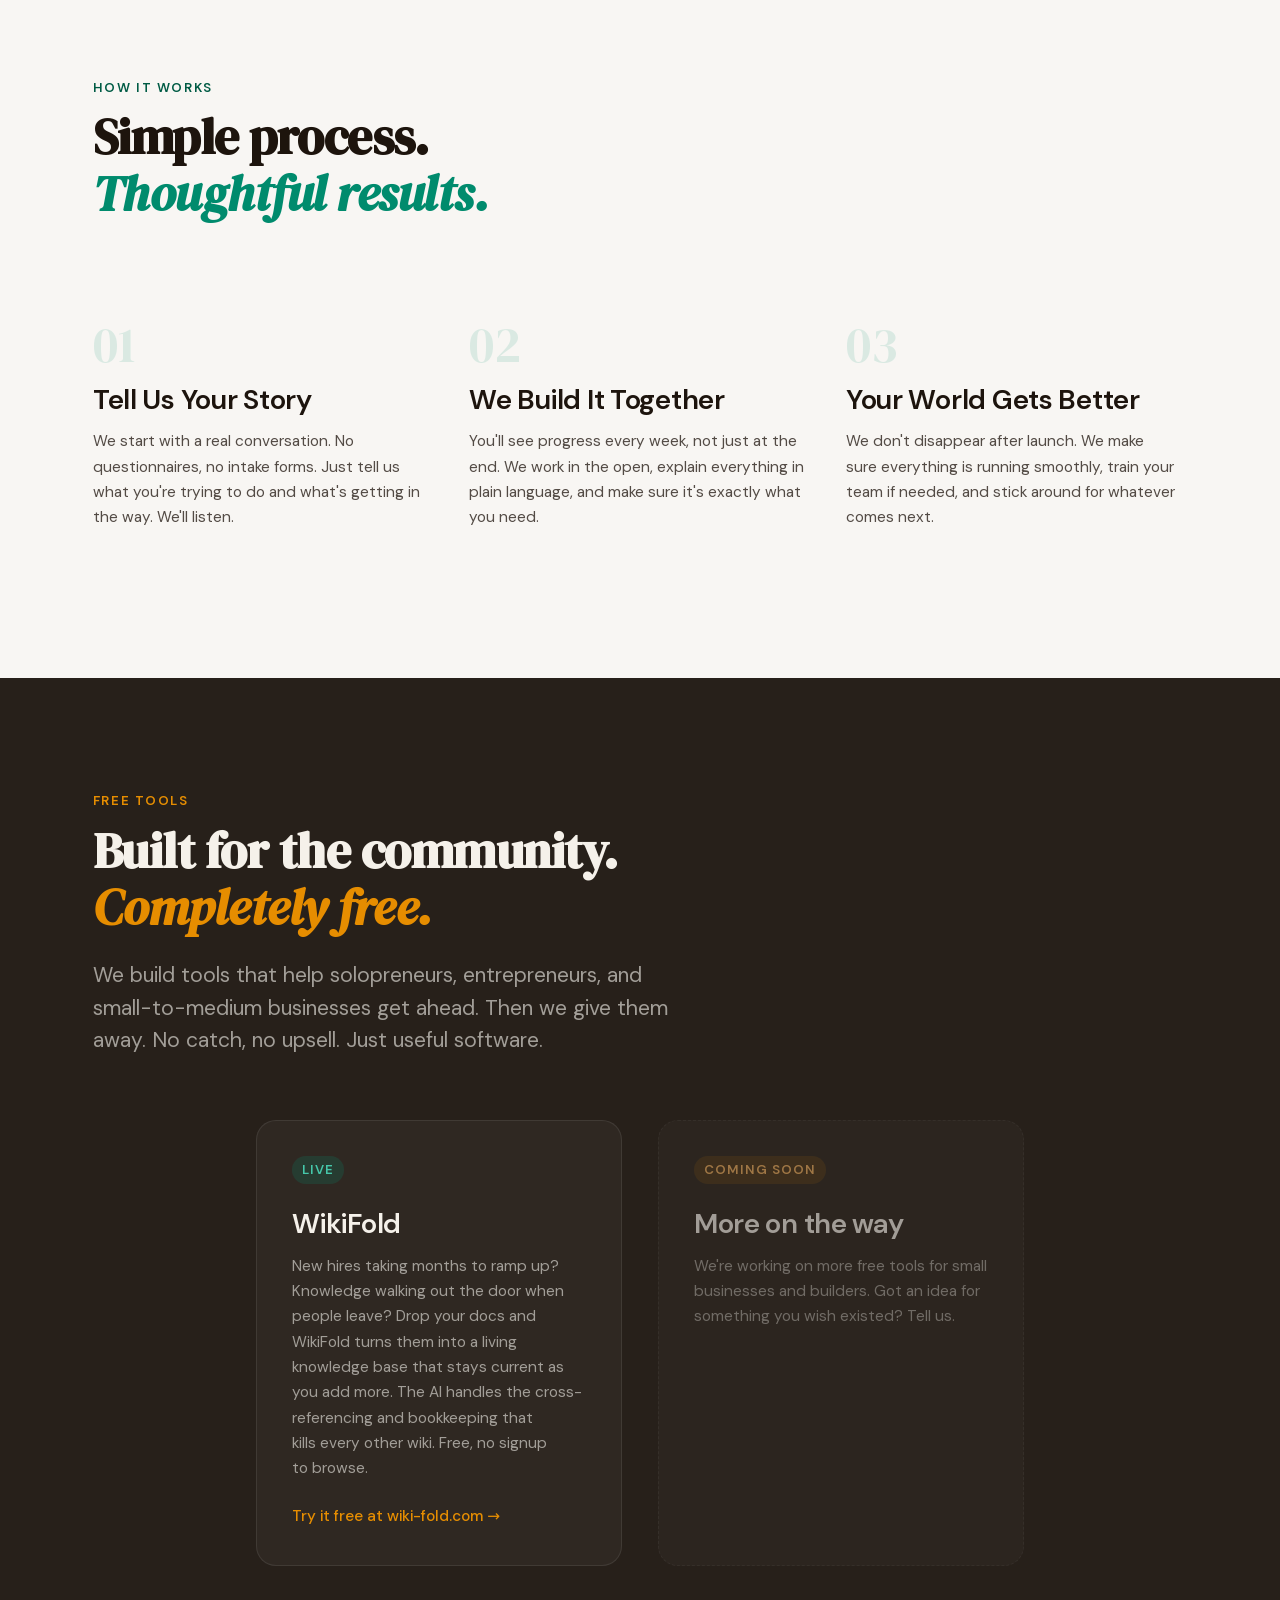
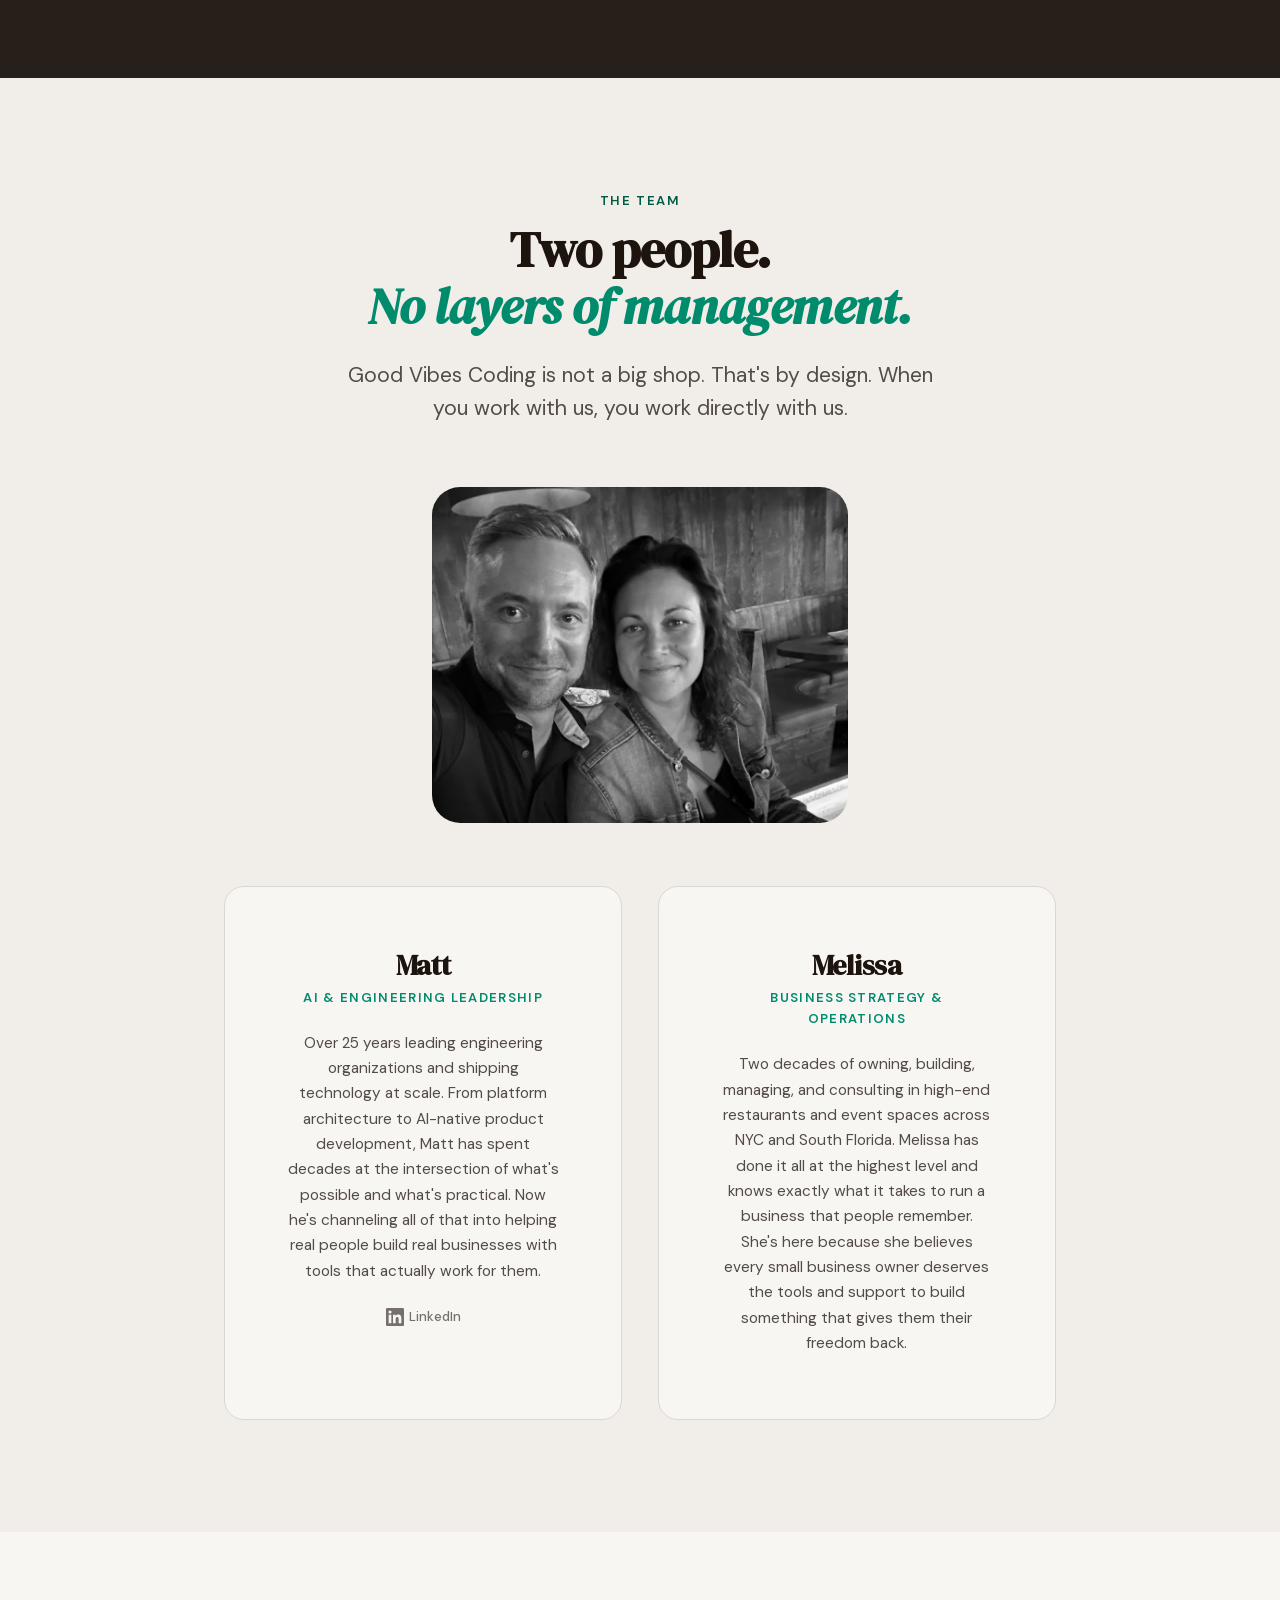
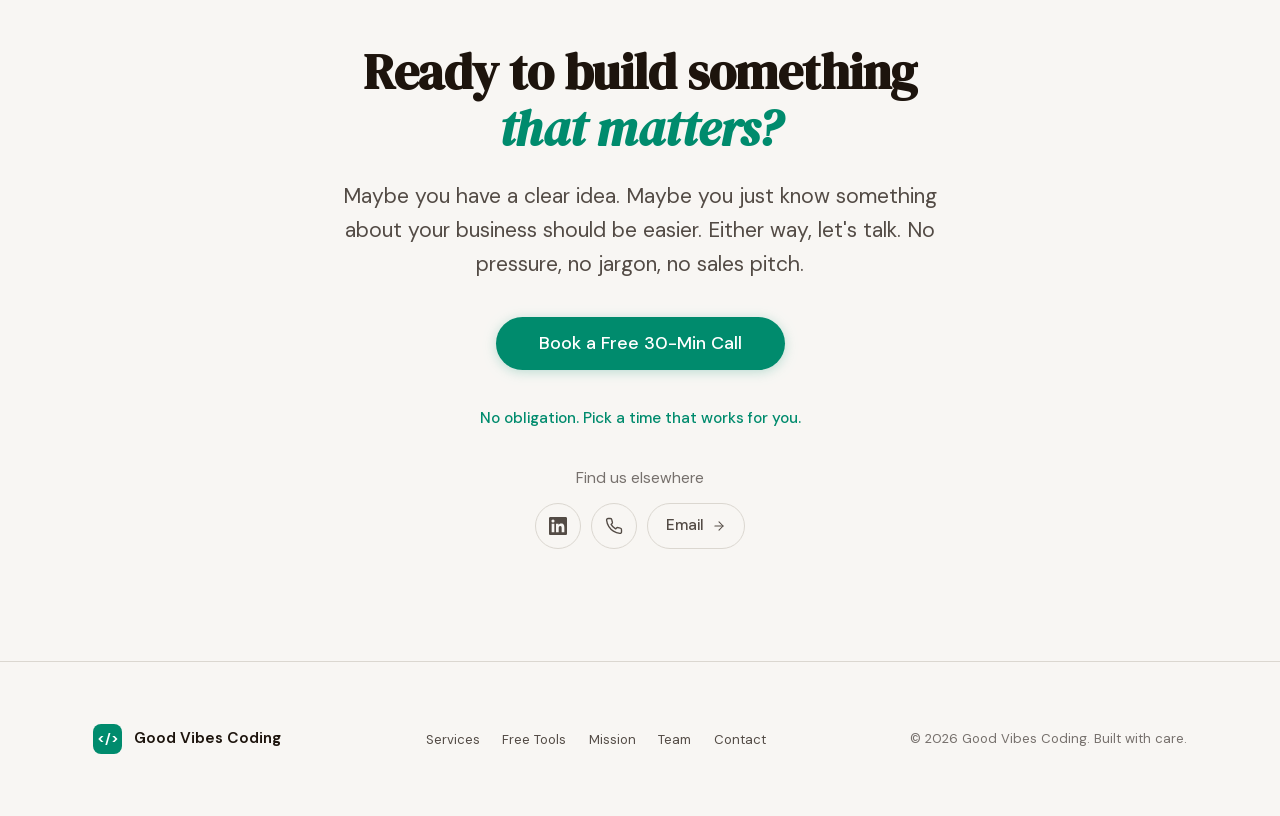
==== commit c996614f: "Socials: circle-icon + Email pill cluster in CTA Replaces the slash-separated text channels ("Email " ====
--- a/index.html
+++ b/index.html
@@ -323,13 +323,26 @@
             <a href="https://calendly.com/hello-goodvibes-coding/30min" class="btn btn--primary btn--lg" target="_blank" rel="noopener noreferrer">Book a Free 30-Min Call</a>
           </div>
           <p class="cta__reassurance">No obligation. Pick a time that works for you.</p>
-          <p class="cta__note">Or find us wherever works best:</p>
-          <div class="cta__channels">
-            <a href="mailto:hello@goodvibes-coding.com" class="cta__channel">Email</a>
-            <span class="cta__divider" aria-hidden="true">/</span>
-            <a href="tel:+15614259119" class="cta__channel">(561) 425-9119</a>
-            <span class="cta__divider" aria-hidden="true">/</span>
-            <a href="https://www.linkedin.com/in/mwollsch/" class="cta__channel" target="_blank" rel="noopener noreferrer">LinkedIn</a>
+          <p class="cta__channels-label">Find us elsewhere</p>
+          <div class="cta__channels" role="list">
+            <a href="https://www.linkedin.com/in/mwollsch/" class="channel-icon" aria-label="LinkedIn" target="_blank" rel="noopener noreferrer" role="listitem">
+              <svg viewBox="0 0 24 24" fill="currentColor" aria-hidden="true" focusable="false"><path d="M20.45 20.45h-3.55v-5.57c0-1.33-.03-3.04-1.85-3.04-1.85 0-2.13 1.45-2.13 2.94v5.67H9.36V9h3.41v1.56h.05c.48-.9 1.64-1.85 3.37-1.85 3.61 0 4.27 2.37 4.27 5.46v6.28zM5.34 7.43a2.06 2.06 0 1 1 0-4.13 2.06 2.06 0 0 1 0 4.13zM7.12 20.45H3.56V9h3.56v11.45zM22.22 0H1.77C.79 0 0 .77 0 1.72v20.56C0 23.23.79 24 1.77 24h20.45c.98 0 1.78-.77 1.78-1.72V1.72C24 .77 23.2 0 22.22 0z"/></svg>
+            </a>
+            <!-- Add as accounts come online (Mel's business-setup runbook hands these off):
+            <a href="https://instagram.com/goodvibescoding" class="channel-icon" aria-label="Instagram" target="_blank" rel="noopener noreferrer" role="listitem">
+              <svg viewBox="0 0 24 24" fill="none" stroke="currentColor" stroke-width="1.8" stroke-linecap="round" stroke-linejoin="round" aria-hidden="true" focusable="false"><rect x="3" y="3" width="18" height="18" rx="5"/><circle cx="12" cy="12" r="4"/><circle cx="17.5" cy="6.5" r="1" fill="currentColor" stroke="none"/></svg>
+            </a>
+            <a href="https://github.com/goodvibescoding" class="channel-icon" aria-label="GitHub" target="_blank" rel="noopener noreferrer" role="listitem">
+              <svg viewBox="0 0 24 24" fill="currentColor" aria-hidden="true" focusable="false"><path d="M12 .5a11.5 11.5 0 0 0-3.64 22.41c.58.1.79-.25.79-.56v-2c-3.2.7-3.88-1.37-3.88-1.37-.52-1.32-1.27-1.67-1.27-1.67-1.04-.71.08-.7.08-.7 1.15.08 1.76 1.18 1.76 1.18 1.02 1.75 2.68 1.24 3.34.95.1-.74.4-1.24.72-1.53-2.55-.29-5.24-1.28-5.24-5.7 0-1.26.45-2.29 1.18-3.1-.12-.29-.51-1.46.11-3.04 0 0 .96-.31 3.15 1.18a10.95 10.95 0 0 1 5.74 0c2.19-1.49 3.15-1.18 3.15-1.18.62 1.58.23 2.75.11 3.04.74.81 1.18 1.84 1.18 3.1 0 4.43-2.69 5.4-5.25 5.69.41.36.78 1.06.78 2.14v3.17c0 .31.21.67.8.56A11.5 11.5 0 0 0 12 .5z"/></svg>
+            </a>
+            -->
+            <a href="tel:+15614259119" class="channel-icon" aria-label="Call (561) 425-9119" role="listitem">
+              <svg viewBox="0 0 24 24" fill="none" stroke="currentColor" stroke-width="1.8" stroke-linecap="round" stroke-linejoin="round" aria-hidden="true" focusable="false"><path d="M22 16.92v3a2 2 0 0 1-2.18 2 19.79 19.79 0 0 1-8.63-3.07 19.5 19.5 0 0 1-6-6 19.79 19.79 0 0 1-3.07-8.67A2 2 0 0 1 4.11 2h3a2 2 0 0 1 2 1.72c.13.96.36 1.9.7 2.81a2 2 0 0 1-.45 2.11L8.09 9.91a16 16 0 0 0 6 6l1.27-1.27a2 2 0 0 1 2.11-.45c.91.34 1.85.57 2.81.7A2 2 0 0 1 22 16.92z"/></svg>
+            </a>
+            <a href="mailto:hello@goodvibes-coding.com" class="channel-pill" role="listitem">
+              <span>Email</span>
+              <svg class="channel-pill__arrow" viewBox="0 0 24 24" fill="none" stroke="currentColor" stroke-width="1.8" stroke-linecap="round" stroke-linejoin="round" aria-hidden="true" focusable="false"><line x1="5" y1="12" x2="19" y2="12"/><polyline points="12 5 19 12 12 19"/></svg>
+            </a>
           </div>
         </div>
       </div>
--- a/styles.css
+++ b/styles.css
@@ -849,24 +849,68 @@
     color: var(--color-text-soft);
     margin-bottom: var(--space-sm);
   }
+  .cta__channels-label {
+    font-size: var(--text-sm);
+    color: var(--color-text-soft);
+    margin-bottom: var(--space-sm);
+  }
   .cta__channels {
     display: flex;
     justify-content: center;
     align-items: center;
-    gap: var(--space-sm);
-    font-size: var(--text-sm);
-  }
-  .cta__channel {
+    flex-wrap: wrap;
+    gap: 0.625rem;
+  }
+  .channel-icon,
+  .channel-pill {
+    display: inline-flex;
+    align-items: center;
+    justify-content: center;
+    height: 2.875rem;
+    border: 1.5px solid var(--color-border);
     color: var(--color-text-muted);
-    transition: color var(--duration-fast);
+    background: transparent;
+    transition: color var(--duration-fast) var(--ease-out),
+                border-color var(--duration-fast) var(--ease-out),
+                transform var(--duration-fast) var(--ease-out),
+                background-color var(--duration-fast) var(--ease-out);
+  }
+  .channel-icon {
+    width: 2.875rem;
+    border-radius: 50%;
+  }
+  .channel-icon svg {
+    width: 1.125rem;
+    height: 1.125rem;
+  }
+  .channel-pill {
+    padding: 0 1.125rem;
+    border-radius: 999px;
+    gap: 0.5rem;
+    font-size: var(--text-sm);
     font-weight: 500;
   }
-  .cta__channel:hover {
+  .channel-pill__arrow {
+    width: 0.875rem;
+    height: 0.875rem;
+    transition: transform var(--duration-fast) var(--ease-out);
+  }
+  .channel-icon:hover,
+  .channel-icon:focus-visible,
+  .channel-pill:hover,
+  .channel-pill:focus-visible {
     color: var(--color-primary);
-  }
-  .cta__divider {
-    color: var(--color-text-soft);
-    opacity: 0.4;
+    border-color: var(--color-primary);
+    transform: translateY(-1px);
+  }
+  .channel-pill:hover .channel-pill__arrow,
+  .channel-pill:focus-visible .channel-pill__arrow {
+    transform: translateX(2px);
+  }
+  .channel-icon:focus-visible,
+  .channel-pill:focus-visible {
+    outline: 2px solid var(--color-primary);
+    outline-offset: 3px;
   }
 
   /* ---- Footer ---- */
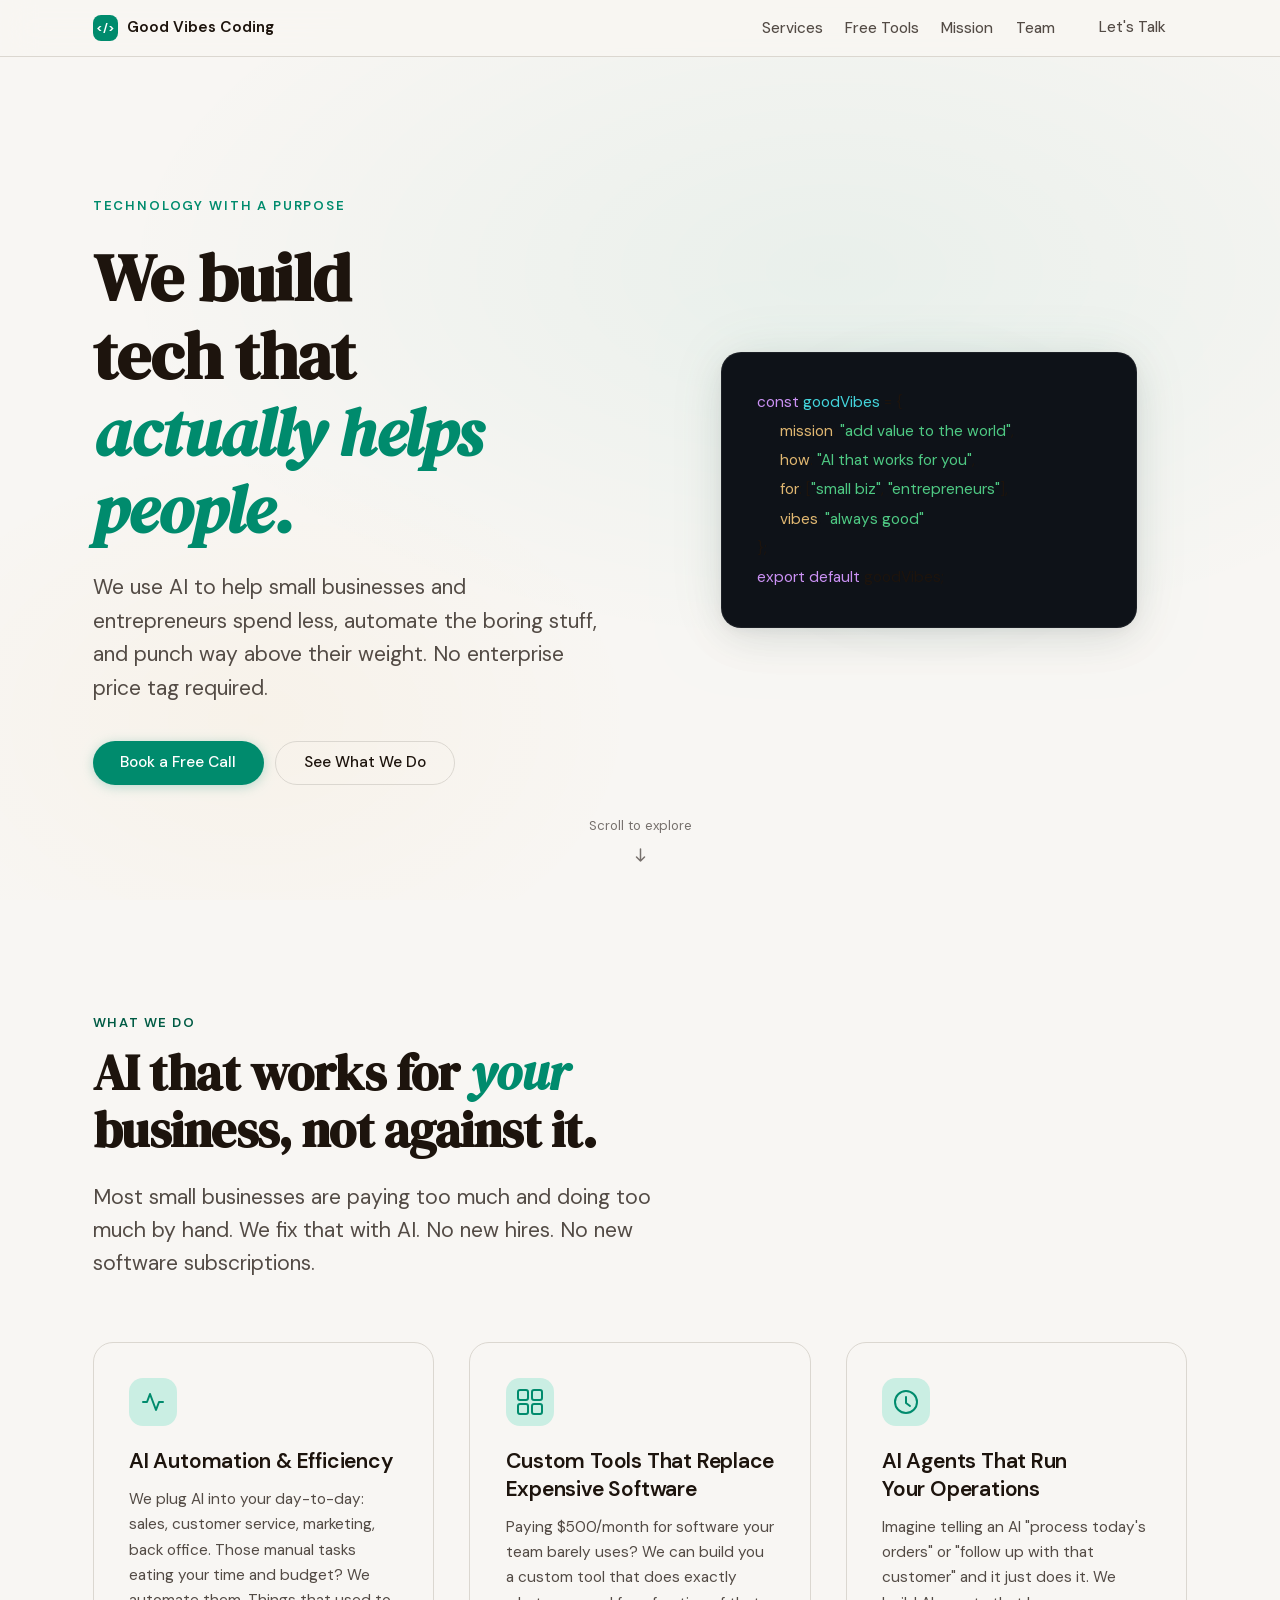
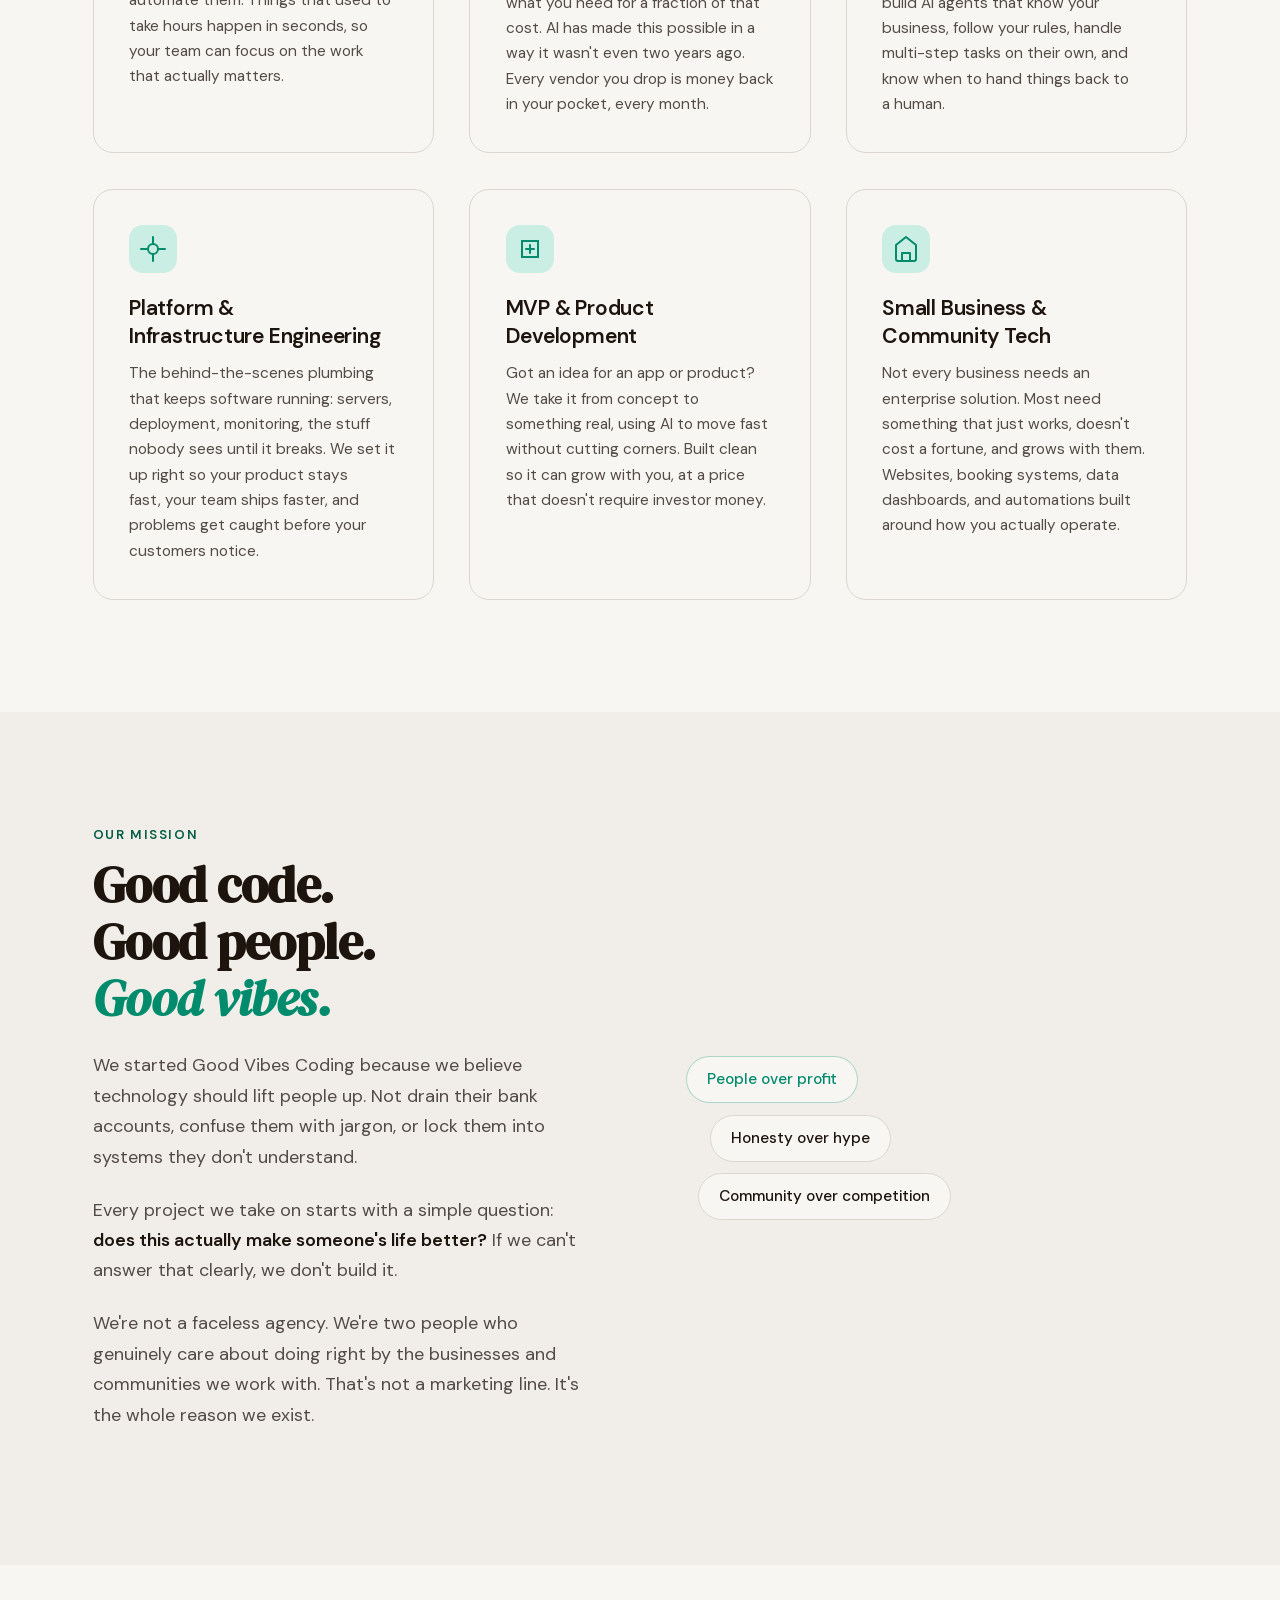
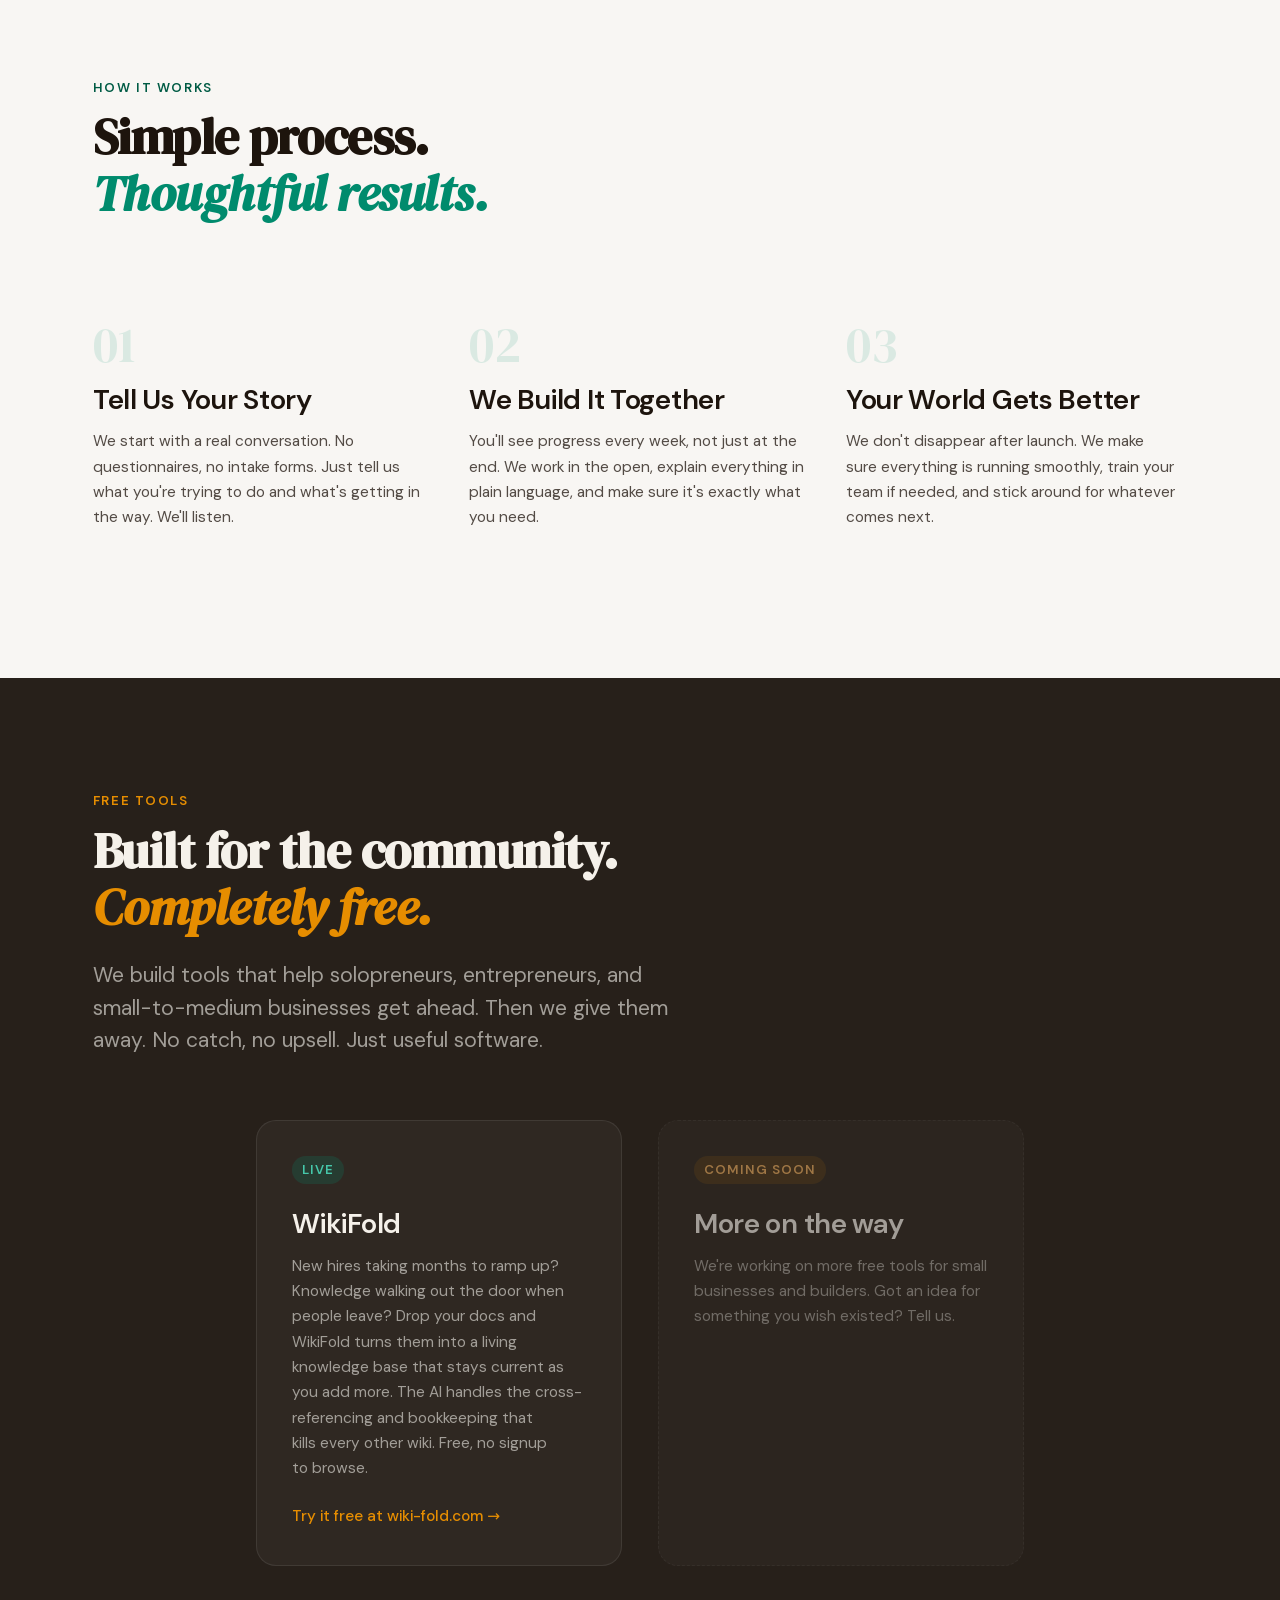
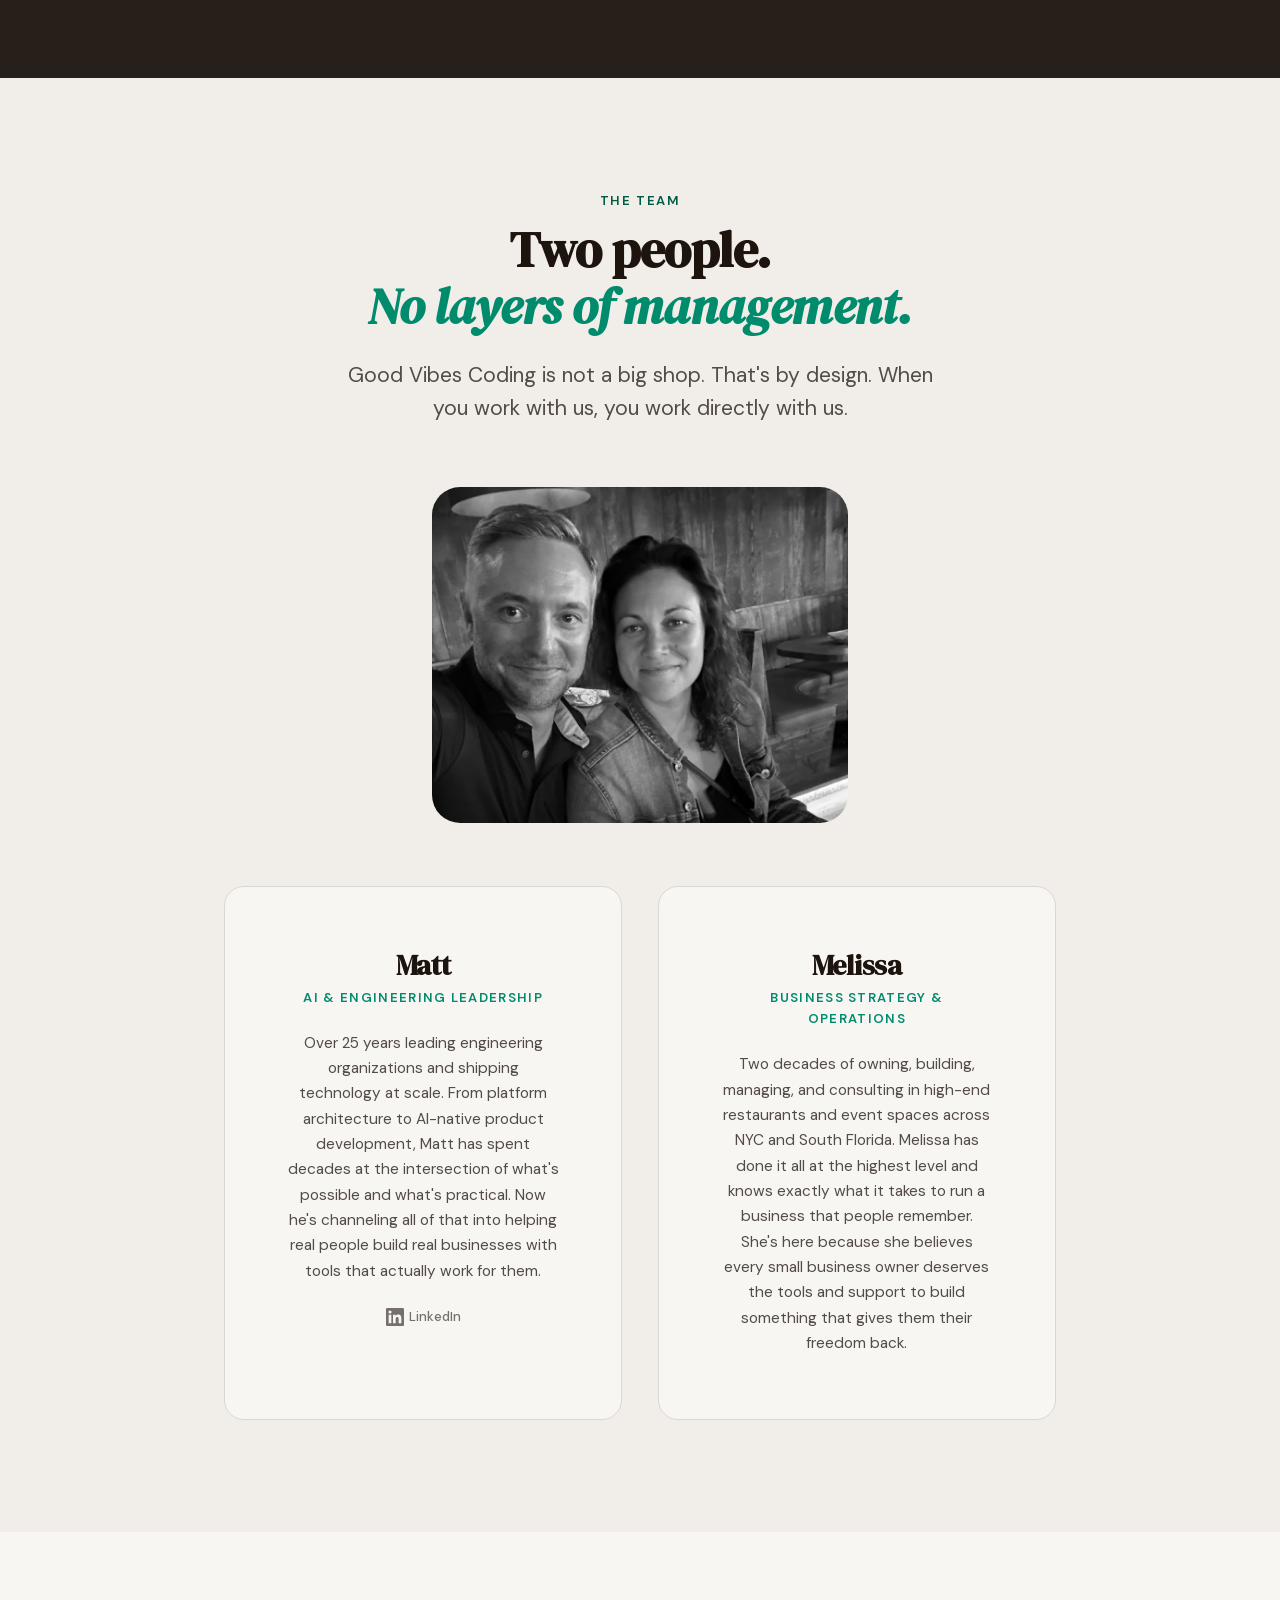
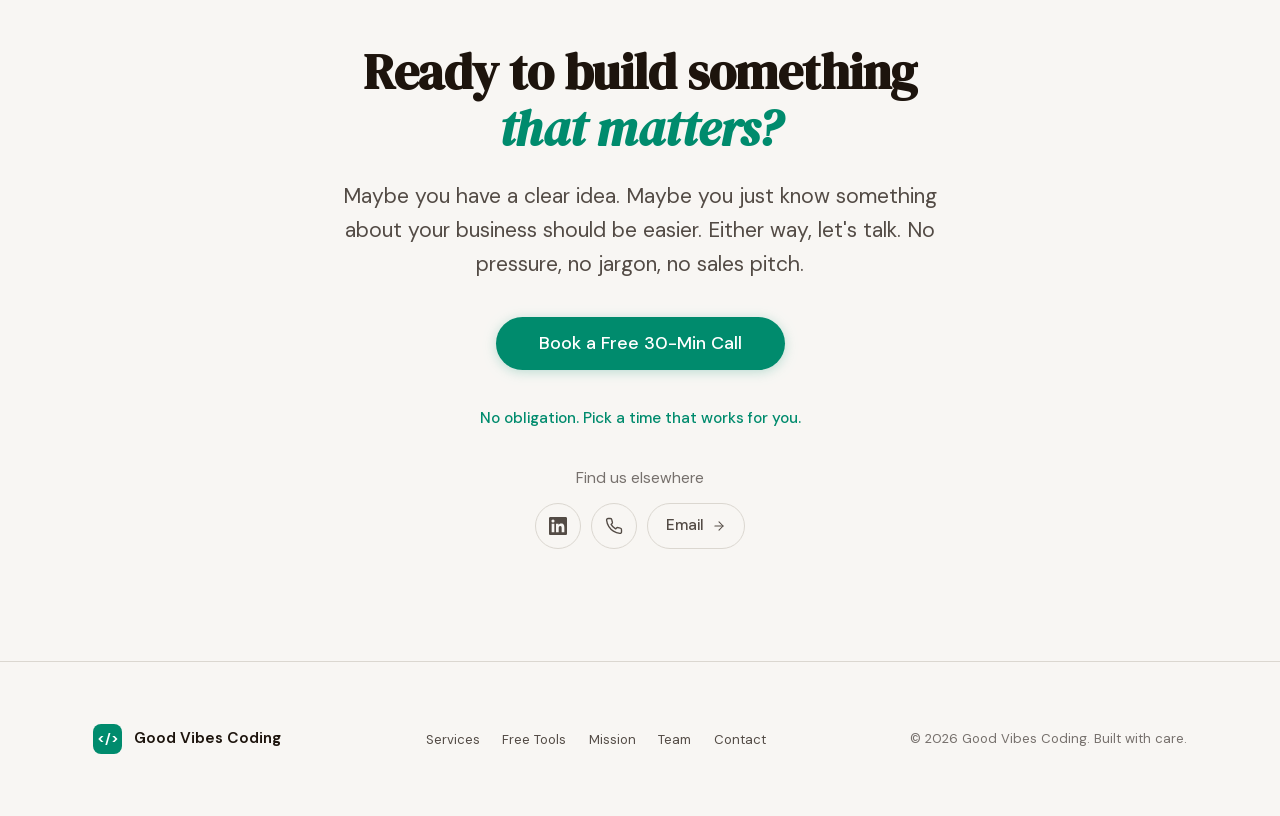
==== commit 7627f961: "Review fixes: proper list semantics + drop dead .cta__note CSS - Replace div + role="list" with <ul " ====
--- a/index.html
+++ b/index.html
@@ -324,26 +324,36 @@
           </div>
           <p class="cta__reassurance">No obligation. Pick a time that works for you.</p>
           <p class="cta__channels-label">Find us elsewhere</p>
-          <div class="cta__channels" role="list">
-            <a href="https://www.linkedin.com/in/mwollsch/" class="channel-icon" aria-label="LinkedIn" target="_blank" rel="noopener noreferrer" role="listitem">
-              <svg viewBox="0 0 24 24" fill="currentColor" aria-hidden="true" focusable="false"><path d="M20.45 20.45h-3.55v-5.57c0-1.33-.03-3.04-1.85-3.04-1.85 0-2.13 1.45-2.13 2.94v5.67H9.36V9h3.41v1.56h.05c.48-.9 1.64-1.85 3.37-1.85 3.61 0 4.27 2.37 4.27 5.46v6.28zM5.34 7.43a2.06 2.06 0 1 1 0-4.13 2.06 2.06 0 0 1 0 4.13zM7.12 20.45H3.56V9h3.56v11.45zM22.22 0H1.77C.79 0 0 .77 0 1.72v20.56C0 23.23.79 24 1.77 24h20.45c.98 0 1.78-.77 1.78-1.72V1.72C24 .77 23.2 0 22.22 0z"/></svg>
-            </a>
+          <ul class="cta__channels" role="list">
+            <li>
+              <a href="https://www.linkedin.com/in/mwollsch/" class="channel-icon" aria-label="LinkedIn" target="_blank" rel="noopener noreferrer">
+                <svg viewBox="0 0 24 24" fill="currentColor" aria-hidden="true" focusable="false"><path d="M20.45 20.45h-3.55v-5.57c0-1.33-.03-3.04-1.85-3.04-1.85 0-2.13 1.45-2.13 2.94v5.67H9.36V9h3.41v1.56h.05c.48-.9 1.64-1.85 3.37-1.85 3.61 0 4.27 2.37 4.27 5.46v6.28zM5.34 7.43a2.06 2.06 0 1 1 0-4.13 2.06 2.06 0 0 1 0 4.13zM7.12 20.45H3.56V9h3.56v11.45zM22.22 0H1.77C.79 0 0 .77 0 1.72v20.56C0 23.23.79 24 1.77 24h20.45c.98 0 1.78-.77 1.78-1.72V1.72C24 .77 23.2 0 22.22 0z"/></svg>
+              </a>
+            </li>
             <!-- Add as accounts come online (Mel's business-setup runbook hands these off):
-            <a href="https://instagram.com/goodvibescoding" class="channel-icon" aria-label="Instagram" target="_blank" rel="noopener noreferrer" role="listitem">
-              <svg viewBox="0 0 24 24" fill="none" stroke="currentColor" stroke-width="1.8" stroke-linecap="round" stroke-linejoin="round" aria-hidden="true" focusable="false"><rect x="3" y="3" width="18" height="18" rx="5"/><circle cx="12" cy="12" r="4"/><circle cx="17.5" cy="6.5" r="1" fill="currentColor" stroke="none"/></svg>
-            </a>
-            <a href="https://github.com/goodvibescoding" class="channel-icon" aria-label="GitHub" target="_blank" rel="noopener noreferrer" role="listitem">
-              <svg viewBox="0 0 24 24" fill="currentColor" aria-hidden="true" focusable="false"><path d="M12 .5a11.5 11.5 0 0 0-3.64 22.41c.58.1.79-.25.79-.56v-2c-3.2.7-3.88-1.37-3.88-1.37-.52-1.32-1.27-1.67-1.27-1.67-1.04-.71.08-.7.08-.7 1.15.08 1.76 1.18 1.76 1.18 1.02 1.75 2.68 1.24 3.34.95.1-.74.4-1.24.72-1.53-2.55-.29-5.24-1.28-5.24-5.7 0-1.26.45-2.29 1.18-3.1-.12-.29-.51-1.46.11-3.04 0 0 .96-.31 3.15 1.18a10.95 10.95 0 0 1 5.74 0c2.19-1.49 3.15-1.18 3.15-1.18.62 1.58.23 2.75.11 3.04.74.81 1.18 1.84 1.18 3.1 0 4.43-2.69 5.4-5.25 5.69.41.36.78 1.06.78 2.14v3.17c0 .31.21.67.8.56A11.5 11.5 0 0 0 12 .5z"/></svg>
-            </a>
+            <li>
+              <a href="https://instagram.com/goodvibescoding" class="channel-icon" aria-label="Instagram" target="_blank" rel="noopener noreferrer">
+                <svg viewBox="0 0 24 24" fill="none" stroke="currentColor" stroke-width="1.8" stroke-linecap="round" stroke-linejoin="round" aria-hidden="true" focusable="false"><rect x="3" y="3" width="18" height="18" rx="5"/><circle cx="12" cy="12" r="4"/><circle cx="17.5" cy="6.5" r="1" fill="currentColor" stroke="none"/></svg>
+              </a>
+            </li>
+            <li>
+              <a href="https://github.com/goodvibescoding" class="channel-icon" aria-label="GitHub" target="_blank" rel="noopener noreferrer">
+                <svg viewBox="0 0 24 24" fill="currentColor" aria-hidden="true" focusable="false"><path d="M12 .5a11.5 11.5 0 0 0-3.64 22.41c.58.1.79-.25.79-.56v-2c-3.2.7-3.88-1.37-3.88-1.37-.52-1.32-1.27-1.67-1.27-1.67-1.04-.71.08-.7.08-.7 1.15.08 1.76 1.18 1.76 1.18 1.02 1.75 2.68 1.24 3.34.95.1-.74.4-1.24.72-1.53-2.55-.29-5.24-1.28-5.24-5.7 0-1.26.45-2.29 1.18-3.1-.12-.29-.51-1.46.11-3.04 0 0 .96-.31 3.15 1.18a10.95 10.95 0 0 1 5.74 0c2.19-1.49 3.15-1.18 3.15-1.18.62 1.58.23 2.75.11 3.04.74.81 1.18 1.84 1.18 3.1 0 4.43-2.69 5.4-5.25 5.69.41.36.78 1.06.78 2.14v3.17c0 .31.21.67.8.56A11.5 11.5 0 0 0 12 .5z"/></svg>
+              </a>
+            </li>
             -->
-            <a href="tel:+15614259119" class="channel-icon" aria-label="Call (561) 425-9119" role="listitem">
-              <svg viewBox="0 0 24 24" fill="none" stroke="currentColor" stroke-width="1.8" stroke-linecap="round" stroke-linejoin="round" aria-hidden="true" focusable="false"><path d="M22 16.92v3a2 2 0 0 1-2.18 2 19.79 19.79 0 0 1-8.63-3.07 19.5 19.5 0 0 1-6-6 19.79 19.79 0 0 1-3.07-8.67A2 2 0 0 1 4.11 2h3a2 2 0 0 1 2 1.72c.13.96.36 1.9.7 2.81a2 2 0 0 1-.45 2.11L8.09 9.91a16 16 0 0 0 6 6l1.27-1.27a2 2 0 0 1 2.11-.45c.91.34 1.85.57 2.81.7A2 2 0 0 1 22 16.92z"/></svg>
-            </a>
-            <a href="mailto:hello@goodvibes-coding.com" class="channel-pill" role="listitem">
-              <span>Email</span>
-              <svg class="channel-pill__arrow" viewBox="0 0 24 24" fill="none" stroke="currentColor" stroke-width="1.8" stroke-linecap="round" stroke-linejoin="round" aria-hidden="true" focusable="false"><line x1="5" y1="12" x2="19" y2="12"/><polyline points="12 5 19 12 12 19"/></svg>
-            </a>
-          </div>
+            <li>
+              <a href="tel:+15614259119" class="channel-icon" aria-label="Call (561) 425-9119">
+                <svg viewBox="0 0 24 24" fill="none" stroke="currentColor" stroke-width="1.8" stroke-linecap="round" stroke-linejoin="round" aria-hidden="true" focusable="false"><path d="M22 16.92v3a2 2 0 0 1-2.18 2 19.79 19.79 0 0 1-8.63-3.07 19.5 19.5 0 0 1-6-6 19.79 19.79 0 0 1-3.07-8.67A2 2 0 0 1 4.11 2h3a2 2 0 0 1 2 1.72c.13.96.36 1.9.7 2.81a2 2 0 0 1-.45 2.11L8.09 9.91a16 16 0 0 0 6 6l1.27-1.27a2 2 0 0 1 2.11-.45c.91.34 1.85.57 2.81.7A2 2 0 0 1 22 16.92z"/></svg>
+              </a>
+            </li>
+            <li>
+              <a href="mailto:hello@goodvibes-coding.com" class="channel-pill">
+                <span>Email</span>
+                <svg class="channel-pill__arrow" viewBox="0 0 24 24" fill="none" stroke="currentColor" stroke-width="1.8" stroke-linecap="round" stroke-linejoin="round" aria-hidden="true" focusable="false"><line x1="5" y1="12" x2="19" y2="12"/><polyline points="12 5 19 12 12 19"/></svg>
+              </a>
+            </li>
+          </ul>
         </div>
       </div>
     </section>
--- a/styles.css
+++ b/styles.css
@@ -844,22 +844,19 @@
     font-weight: 500;
     margin-bottom: var(--space-lg);
   }
-  .cta__note {
+  .cta__channels-label {
     font-size: var(--text-sm);
     color: var(--color-text-soft);
     margin-bottom: var(--space-sm);
   }
-  .cta__channels-label {
-    font-size: var(--text-sm);
-    color: var(--color-text-soft);
-    margin-bottom: var(--space-sm);
-  }
   .cta__channels {
     display: flex;
     justify-content: center;
     align-items: center;
     flex-wrap: wrap;
     gap: 0.625rem;
+    padding: 0;
+    margin: 0;
   }
   .channel-icon,
   .channel-pill {
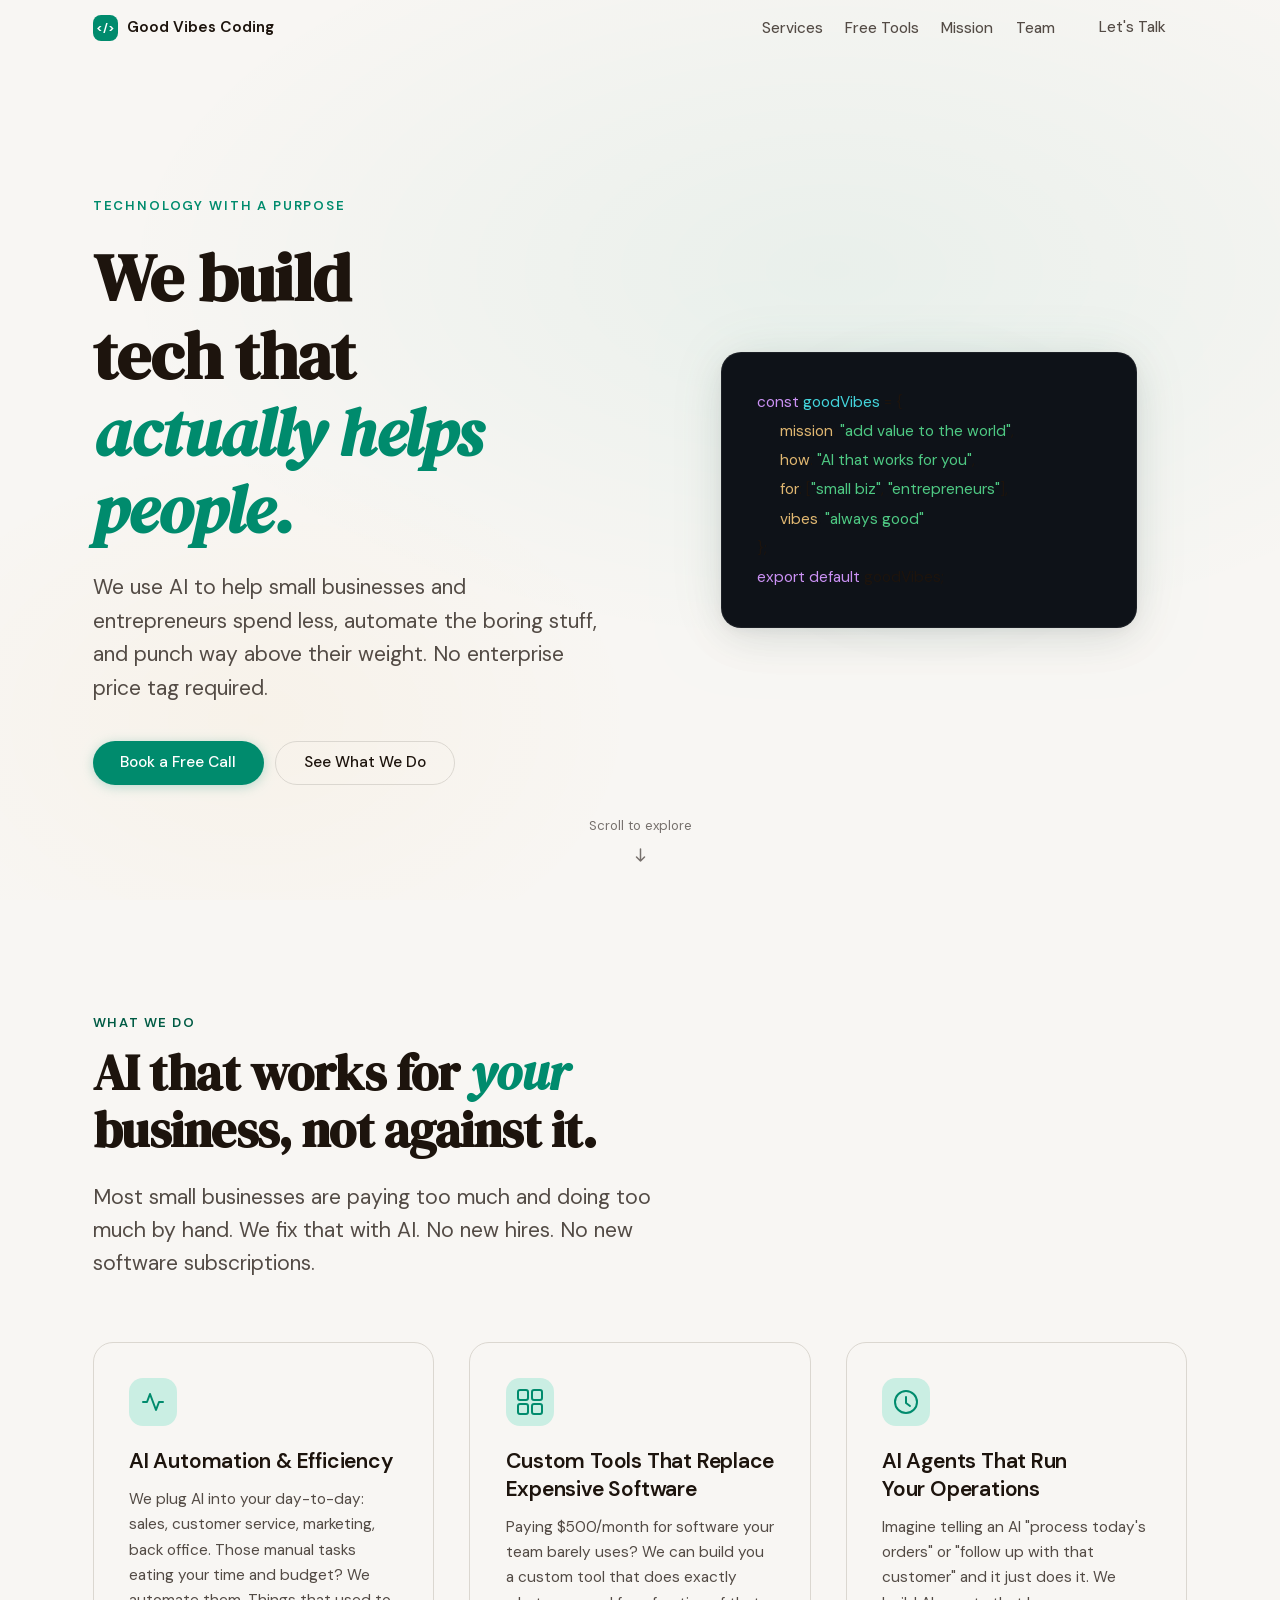
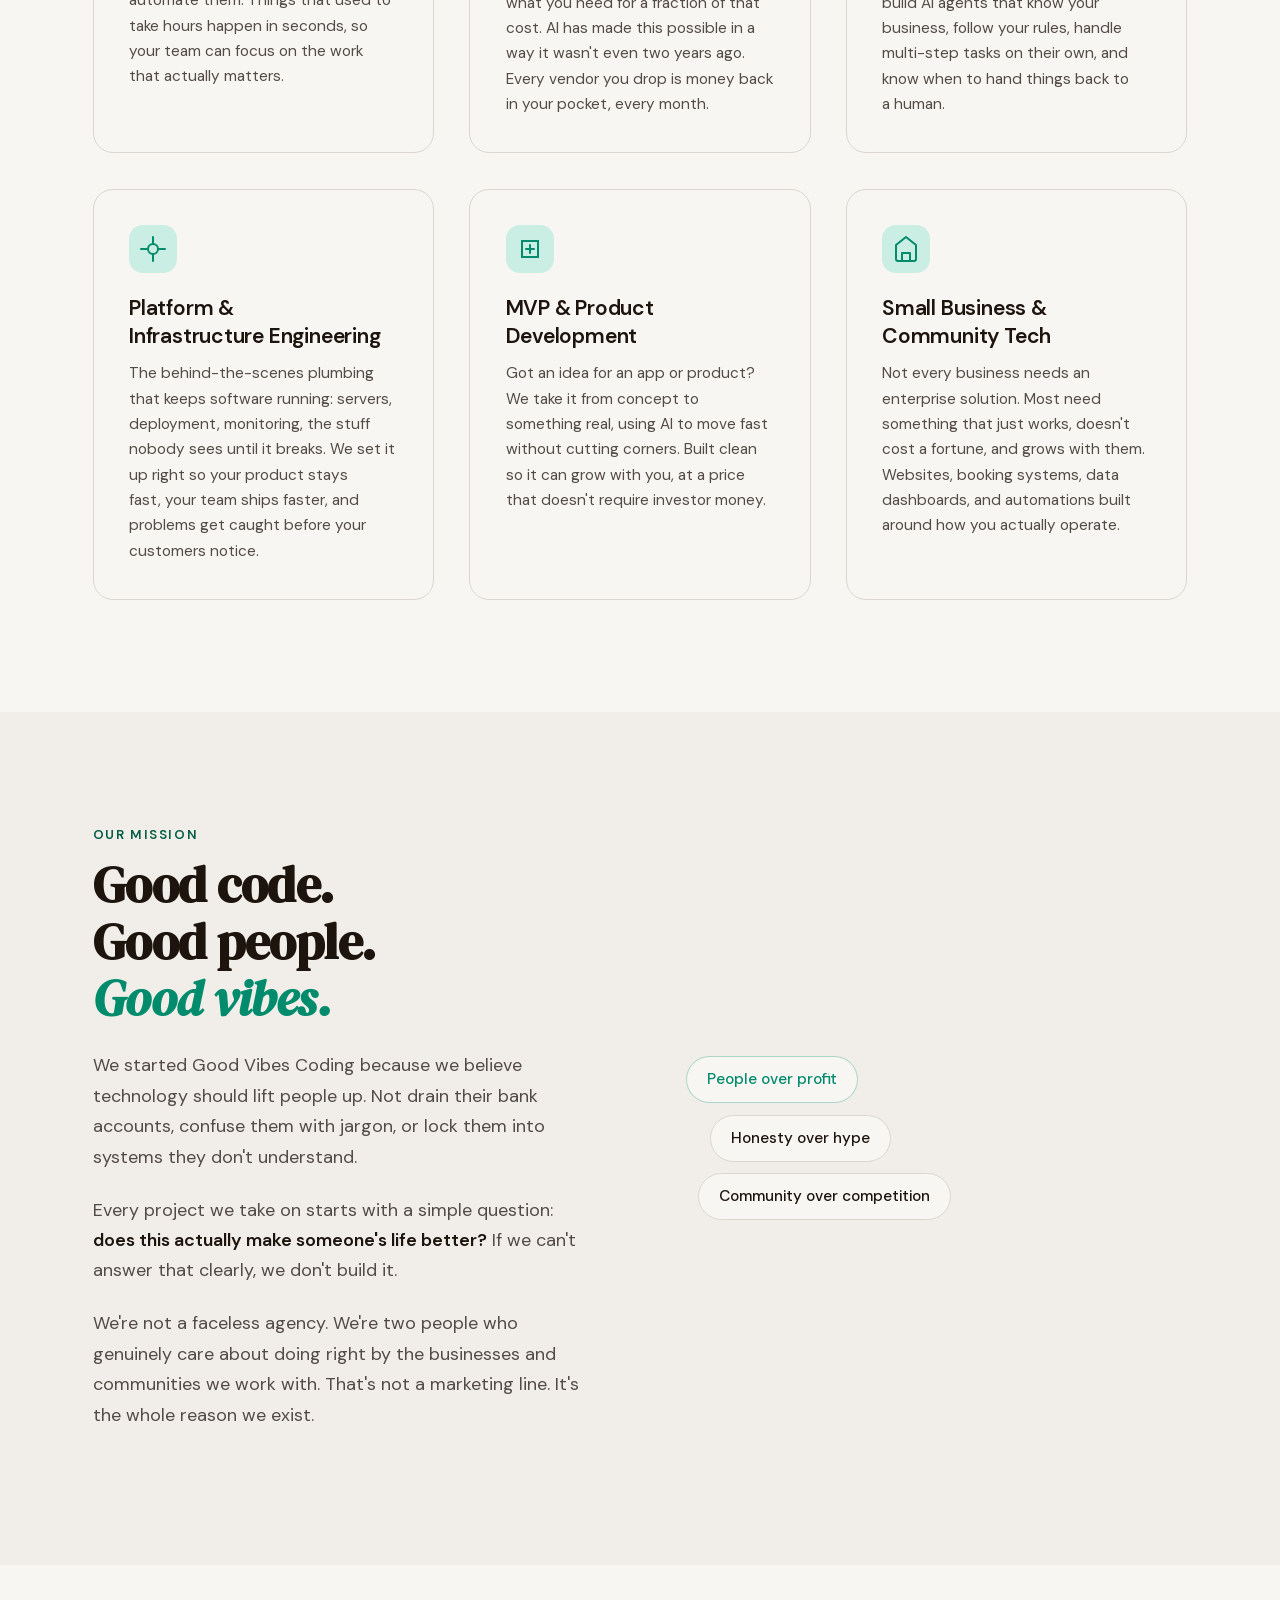
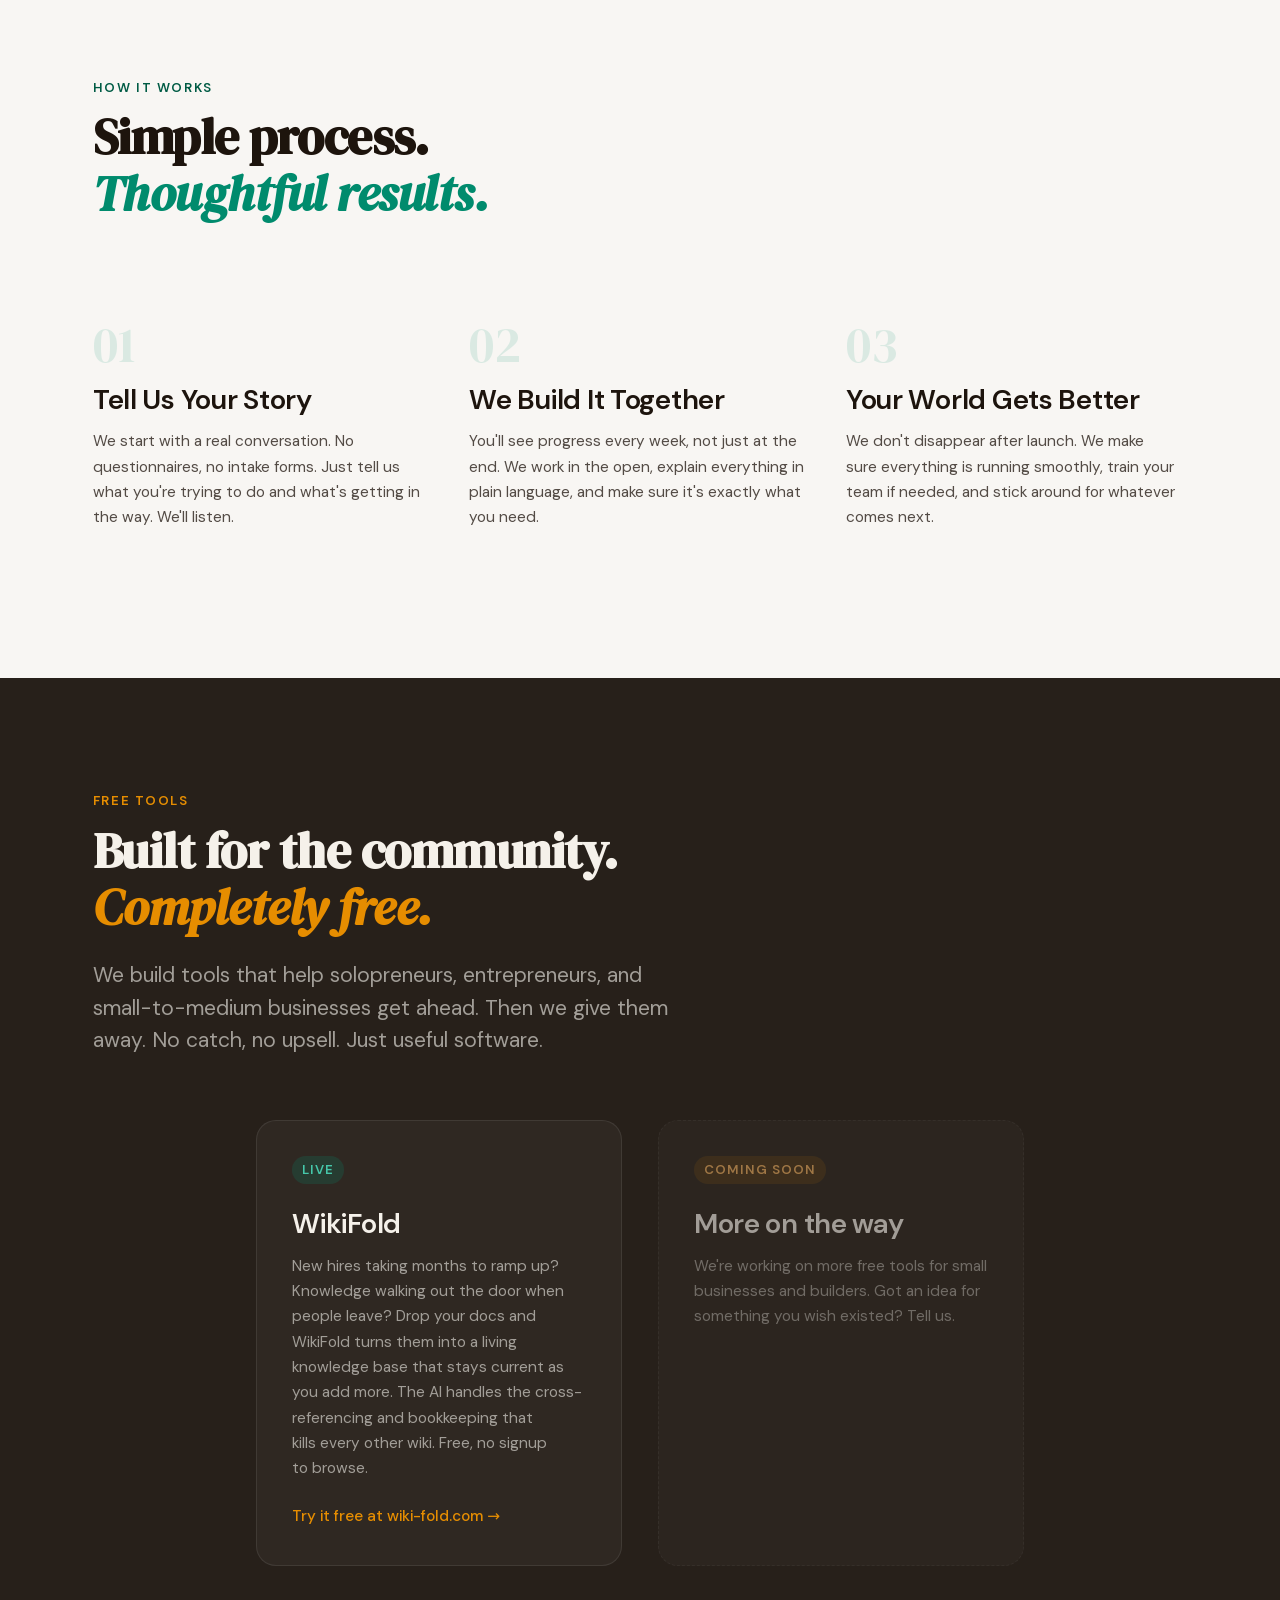
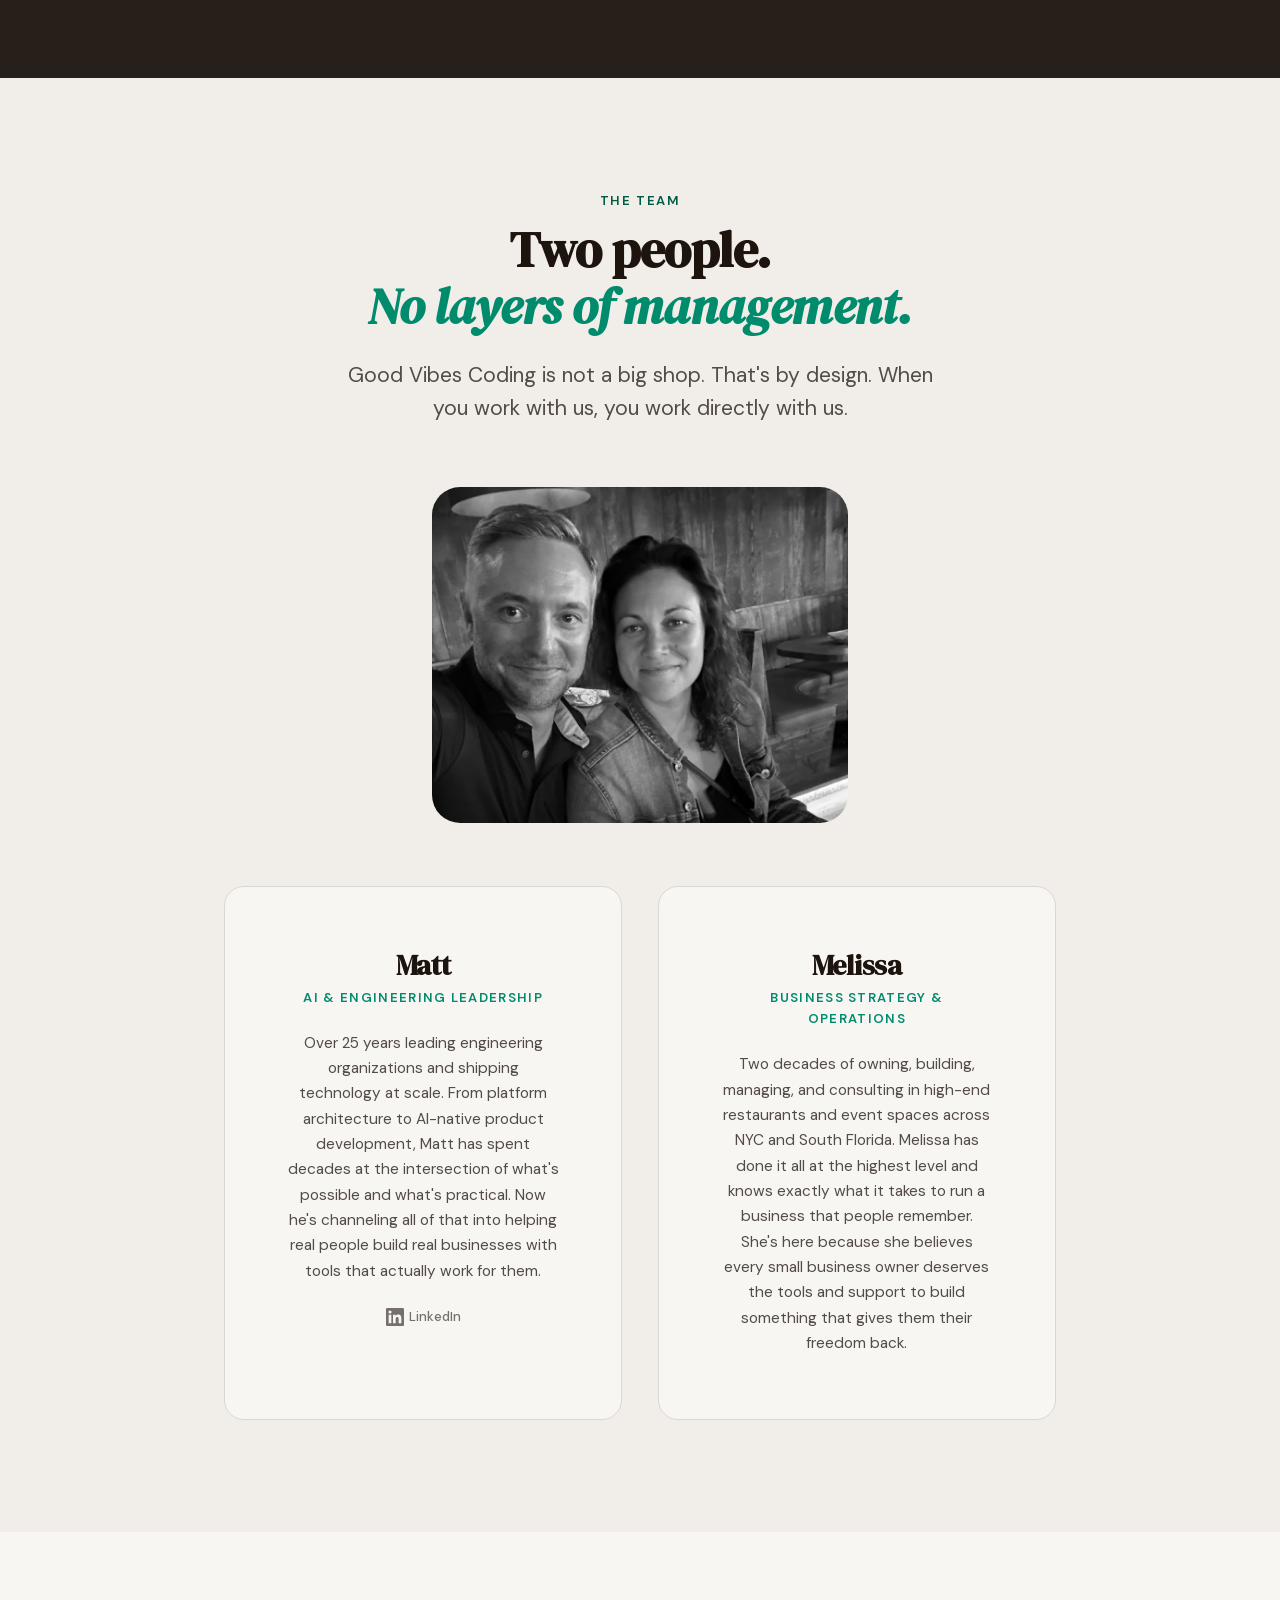
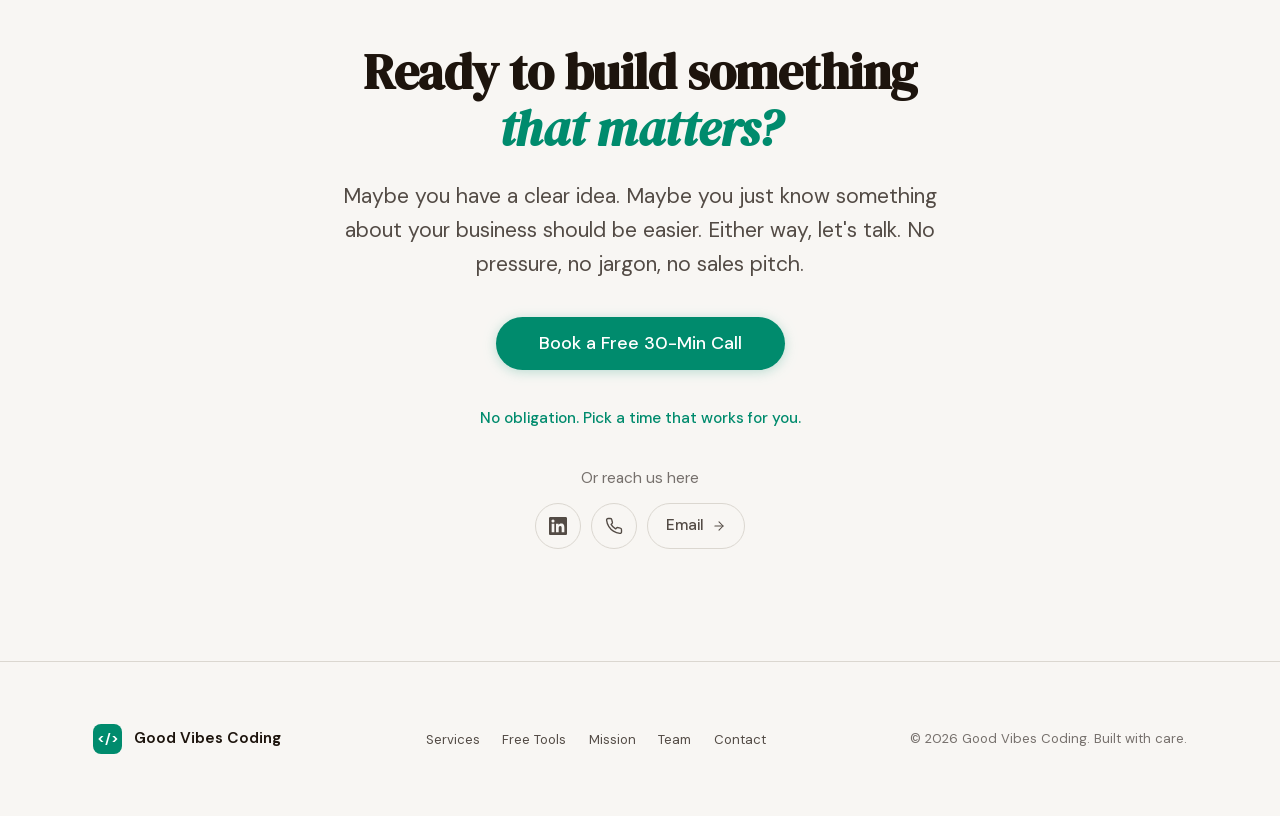
==== commit 71dca101: "Channels label: "Or reach us here" Replaces "Find us elsewhere" — the prior copy read as dismissive " ====
--- a/index.html
+++ b/index.html
@@ -323,7 +323,7 @@
             <a href="https://calendly.com/hello-goodvibes-coding/30min" class="btn btn--primary btn--lg" target="_blank" rel="noopener noreferrer">Book a Free 30-Min Call</a>
           </div>
           <p class="cta__reassurance">No obligation. Pick a time that works for you.</p>
-          <p class="cta__channels-label">Find us elsewhere</p>
+          <p class="cta__channels-label">Or reach us here</p>
           <ul class="cta__channels" role="list">
             <li>
               <a href="https://www.linkedin.com/in/mwollsch/" class="channel-icon" aria-label="LinkedIn" target="_blank" rel="noopener noreferrer">
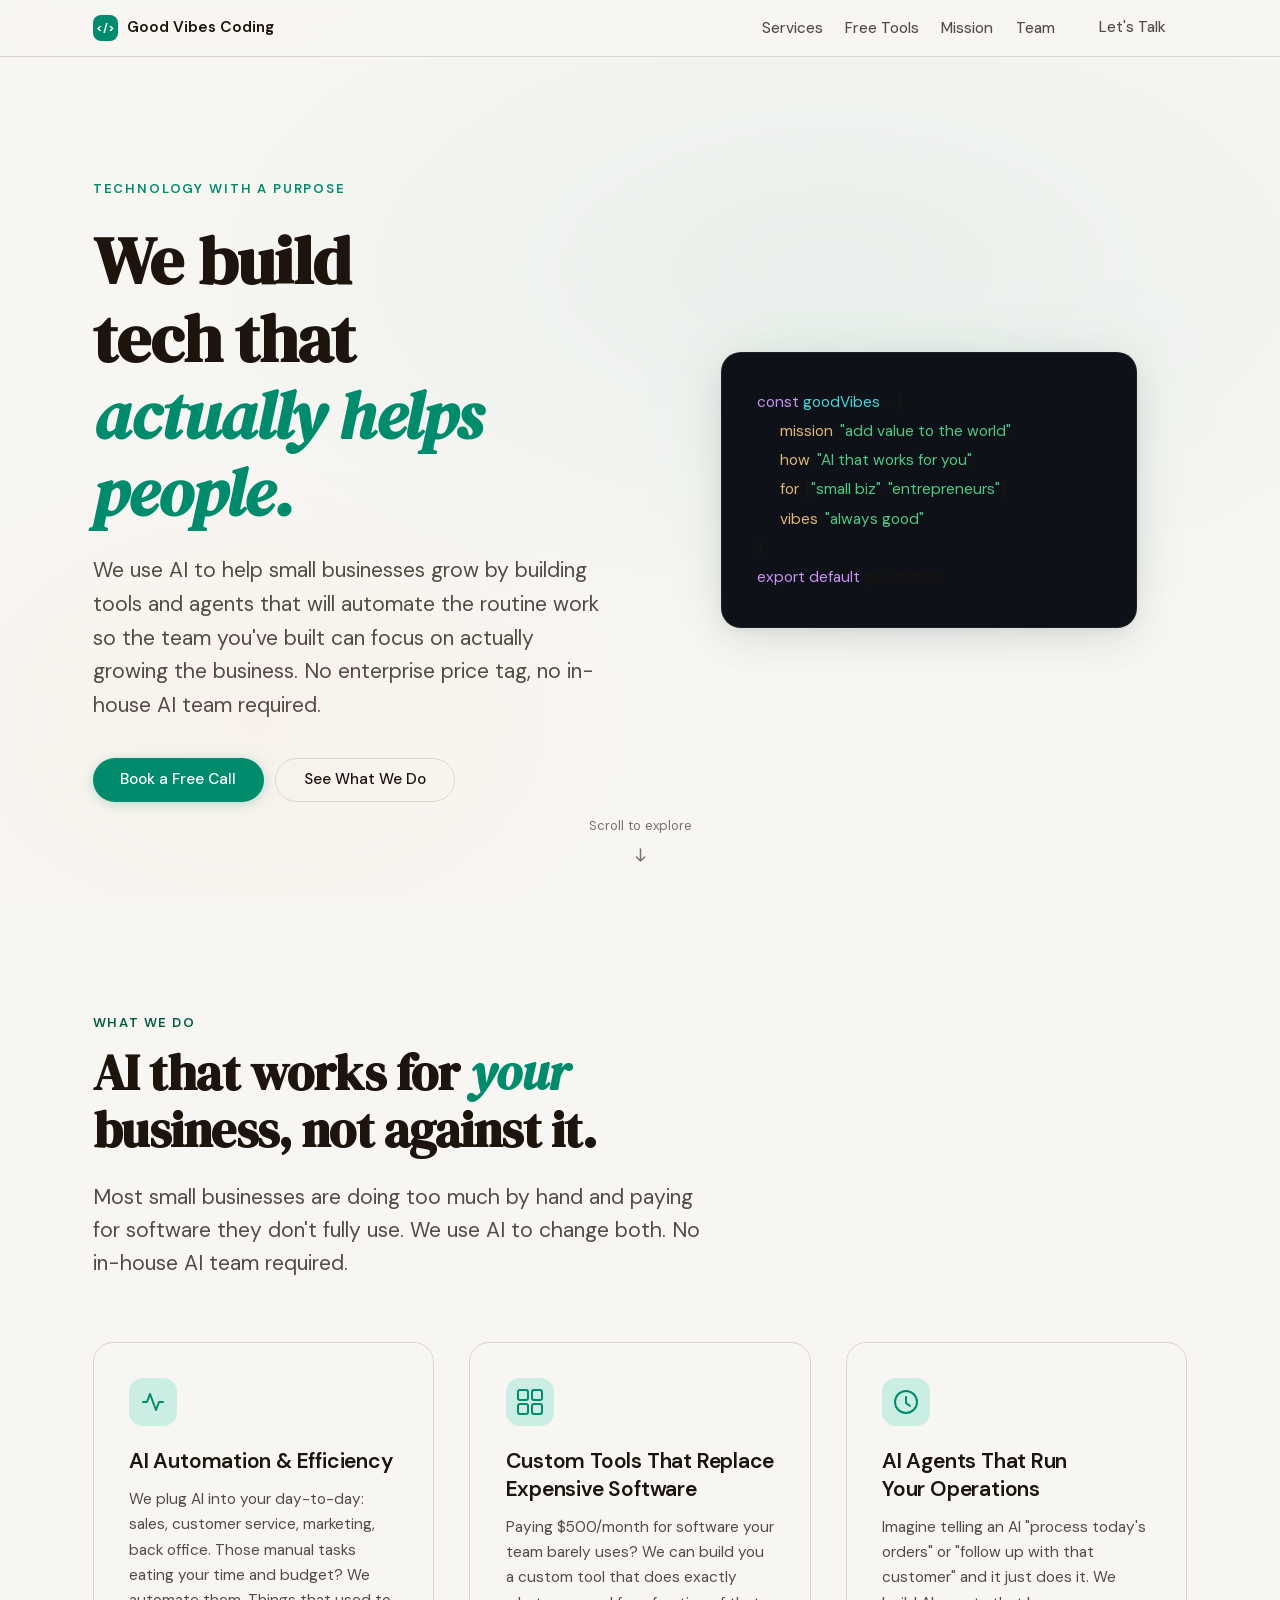
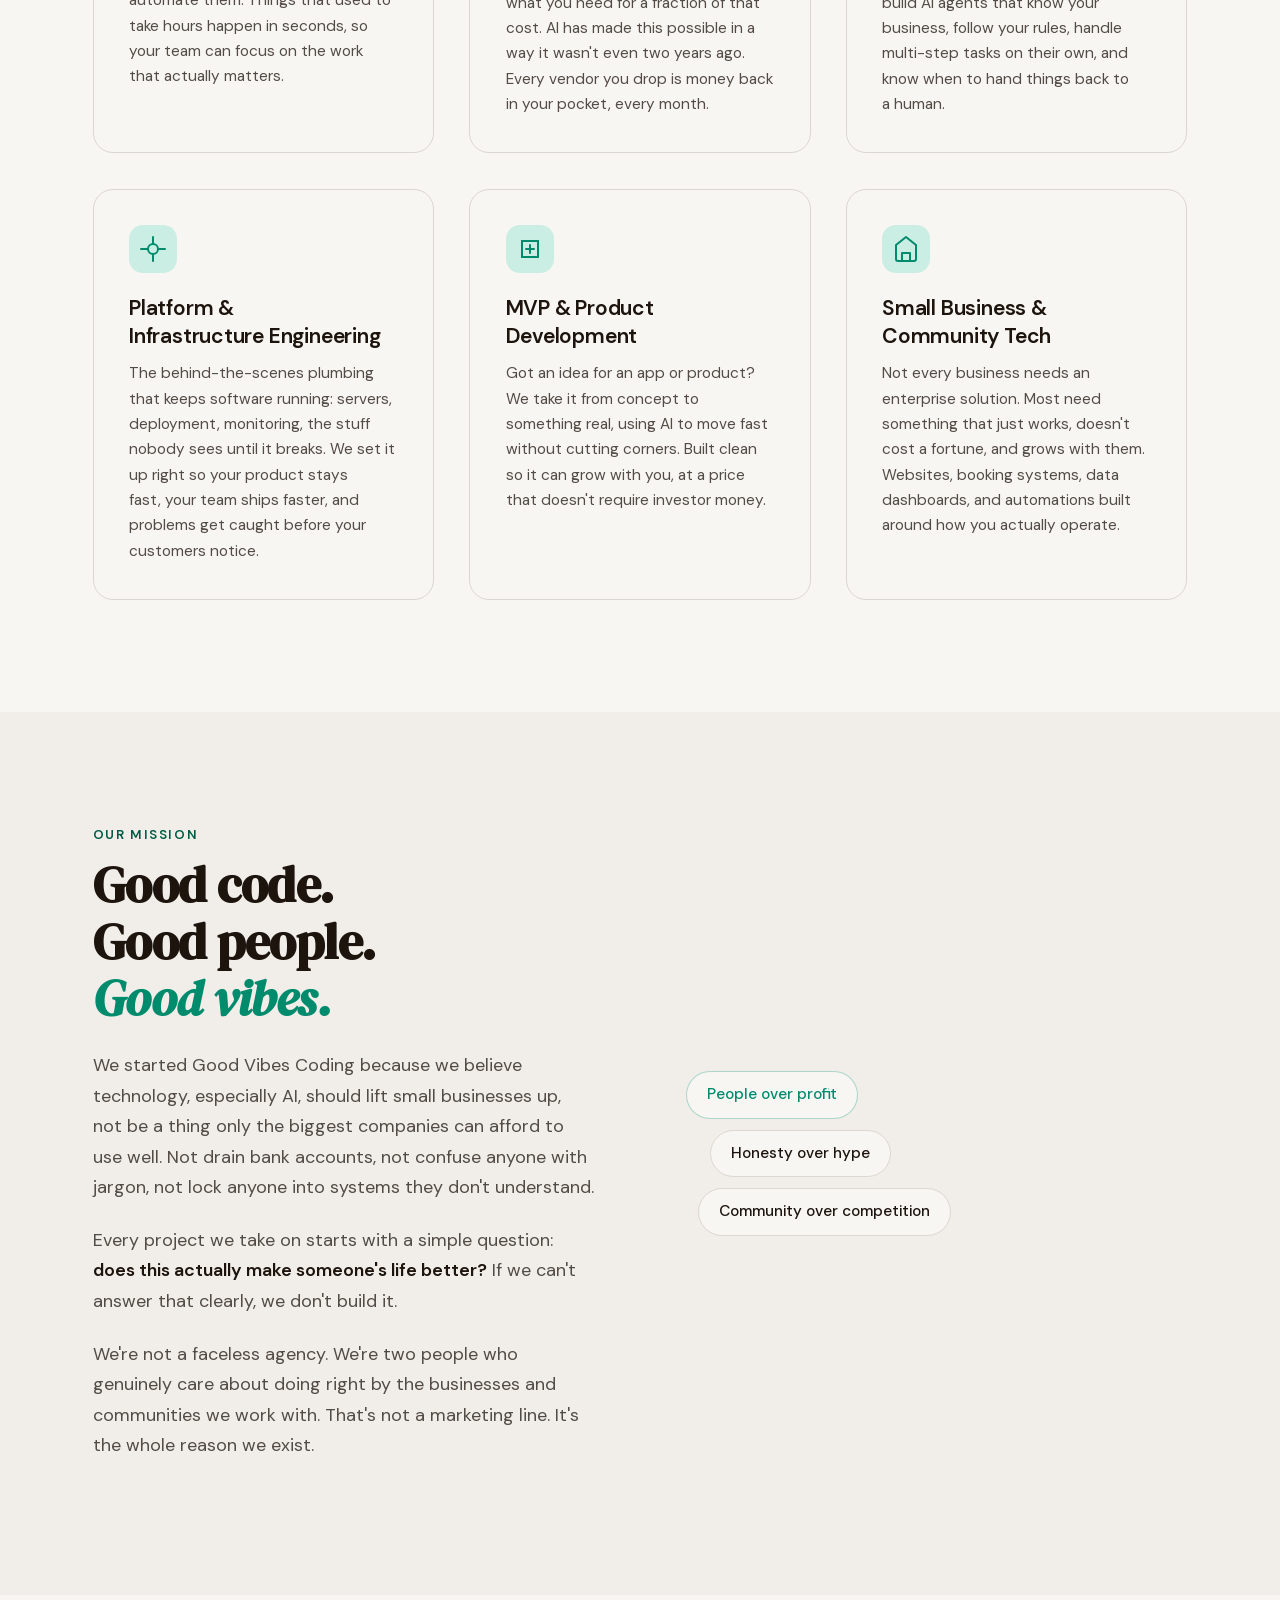
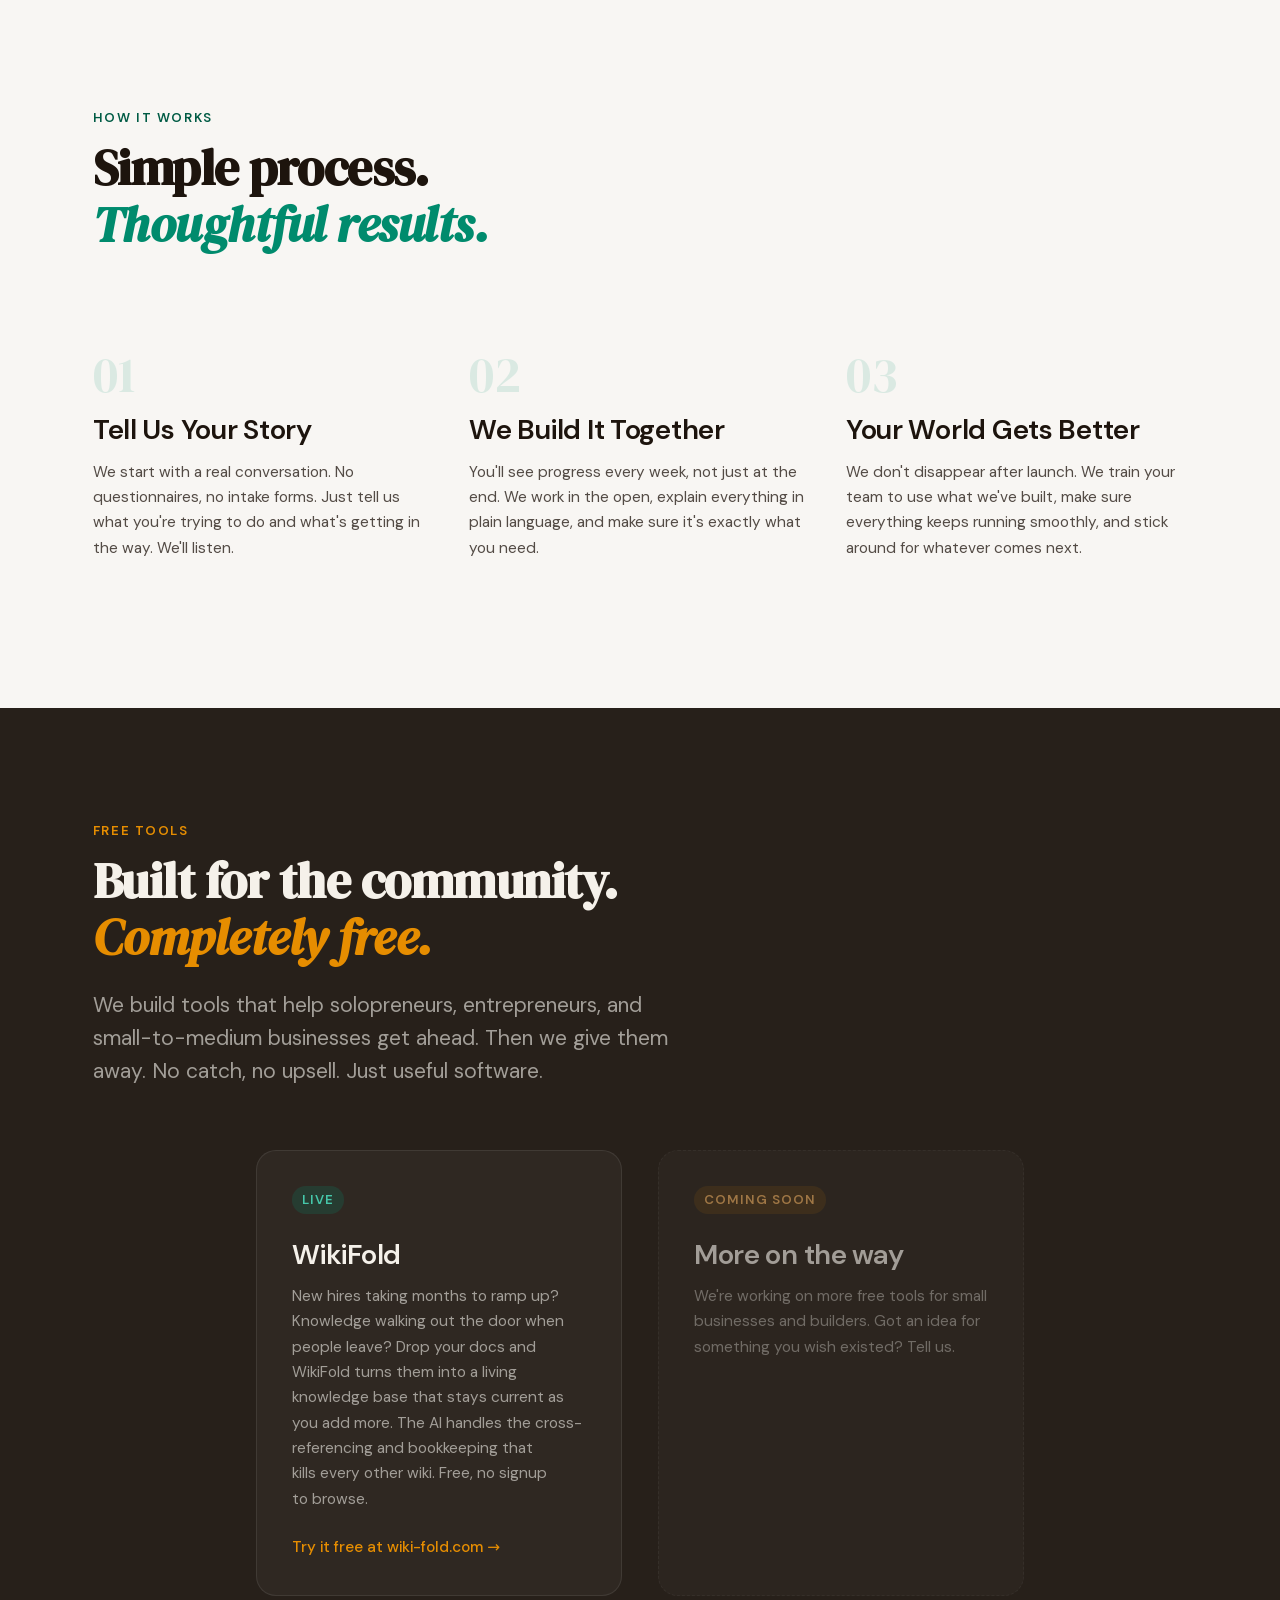
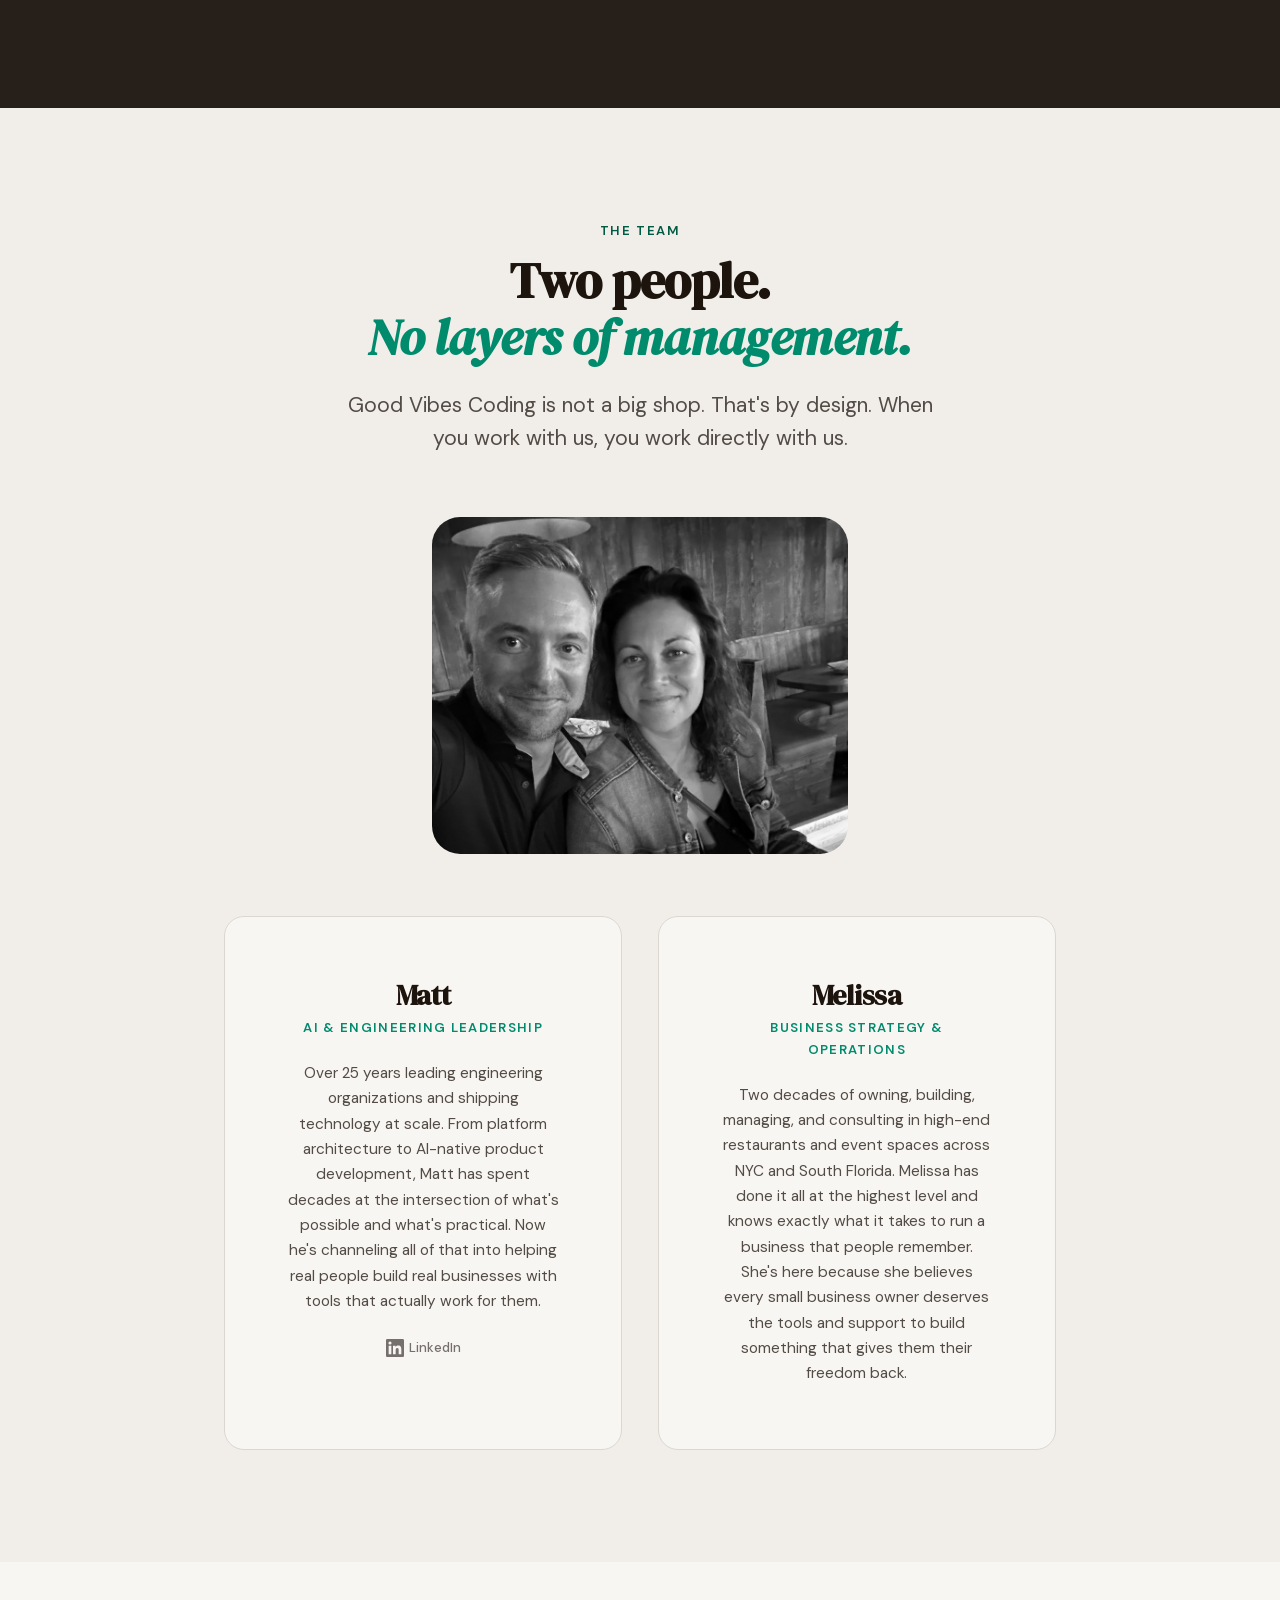
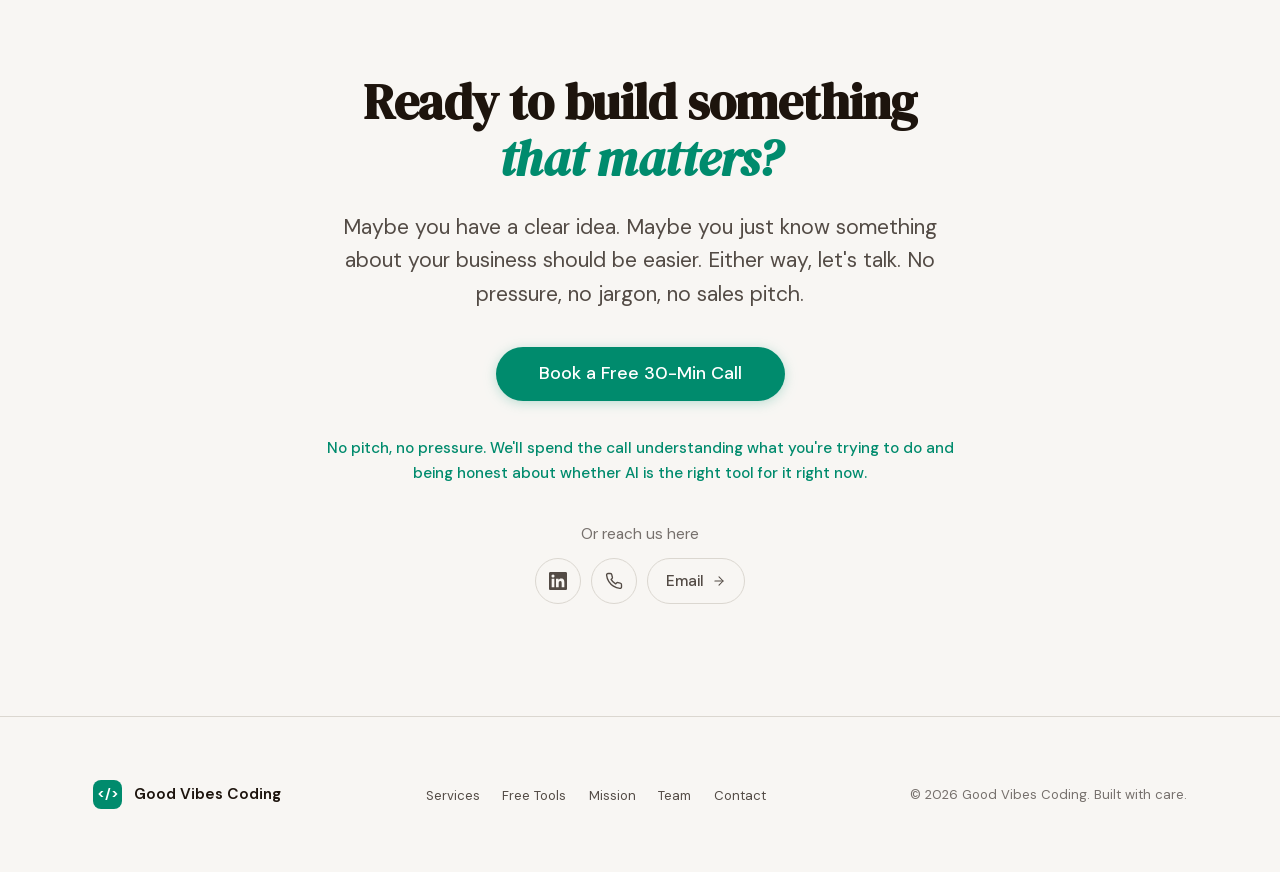
==== commit 2bd3d6ca: "Soft messaging refresh: AI as growth + access wedge Five surgical line edits that softly inject the " ====
--- a/index.html
+++ b/index.html
@@ -130,7 +130,7 @@
           <h1 class="hero__title">We build tech that<br>
             <em>actually helps people.</em>
           </h1>
-          <p class="hero__subtitle">We use AI to help small businesses and entrepreneurs spend less, automate the boring stuff, and punch way above their weight. No enterprise price tag required.</p>
+          <p class="hero__subtitle">We use AI to help small businesses grow by building tools and agents that will automate the routine work so the team you've built can focus on actually growing the business. No enterprise price tag, no in-house AI team required.</p>
           <div class="hero__actions">
             <a href="https://calendly.com/hello-goodvibes-coding/30min" class="btn btn--primary" target="_blank" rel="noopener noreferrer">Book a Free Call</a>
             <a href="#services" class="btn btn--ghost">See What We Do</a>
@@ -161,7 +161,7 @@
         <div class="section-header" data-animate>
           <p class="section-label">What We Do</p>
           <h2 class="section-title">AI that works for <em>your</em><br>business, not against it.</h2>
-          <p class="section-subtitle">Most small businesses are paying too much and doing too much by hand. We fix that with AI. No new hires. No new software subscriptions.</p>
+          <p class="section-subtitle">Most small businesses are doing too much by hand and paying for software they don't fully use. We use AI to change both. No in-house AI team required.</p>
         </div>
         <div class="services__grid" data-animate>
           <article class="service-card">
@@ -217,7 +217,7 @@
           <div class="mission__content">
             <p class="section-label">Our Mission</p>
             <h2 class="section-title">Good code.<br>Good people.<br><em>Good vibes.</em></h2>
-            <p class="mission__text">We started Good Vibes Coding because we believe technology should lift people up. Not drain their bank accounts, confuse them with jargon, or lock them into systems they don't understand.</p>
+            <p class="mission__text">We started Good Vibes Coding because we believe technology, especially AI, should lift small businesses up, not be a thing only the biggest companies can afford to use well. Not drain bank accounts, not confuse anyone with jargon, not lock anyone into systems they don't understand.</p>
             <p class="mission__text">Every project we take on starts with a simple question: <strong>does this actually make someone's life better?</strong> If we can't answer that clearly, we don't build it.</p>
             <p class="mission__text">We're not a faceless agency. We're two people who genuinely care about doing right by the businesses and communities we work with. That's not a marketing line. It's the whole reason we exist.</p>
           </div>
@@ -253,7 +253,7 @@
           <div class="step">
             <div class="step__number" aria-hidden="true">03</div>
             <h3 class="step__title">Your World Gets Better</h3>
-            <p class="step__desc">We don't disappear after launch. We make sure everything is running smoothly, train your team if needed, and stick around for whatever comes next.</p>
+            <p class="step__desc">We don't disappear after launch. We train your team to use what we've built, make sure everything keeps running smoothly, and stick around for whatever comes next.</p>
           </div>
         </div>
       </div>
@@ -322,7 +322,7 @@
           <div class="cta__actions">
             <a href="https://calendly.com/hello-goodvibes-coding/30min" class="btn btn--primary btn--lg" target="_blank" rel="noopener noreferrer">Book a Free 30-Min Call</a>
           </div>
-          <p class="cta__reassurance">No obligation. Pick a time that works for you.</p>
+          <p class="cta__reassurance">No pitch, no pressure. We'll spend the call understanding what you're trying to do and being honest about whether AI is the right tool for it right now.</p>
           <p class="cta__channels-label">Or reach us here</p>
           <ul class="cta__channels" role="list">
             <li>
